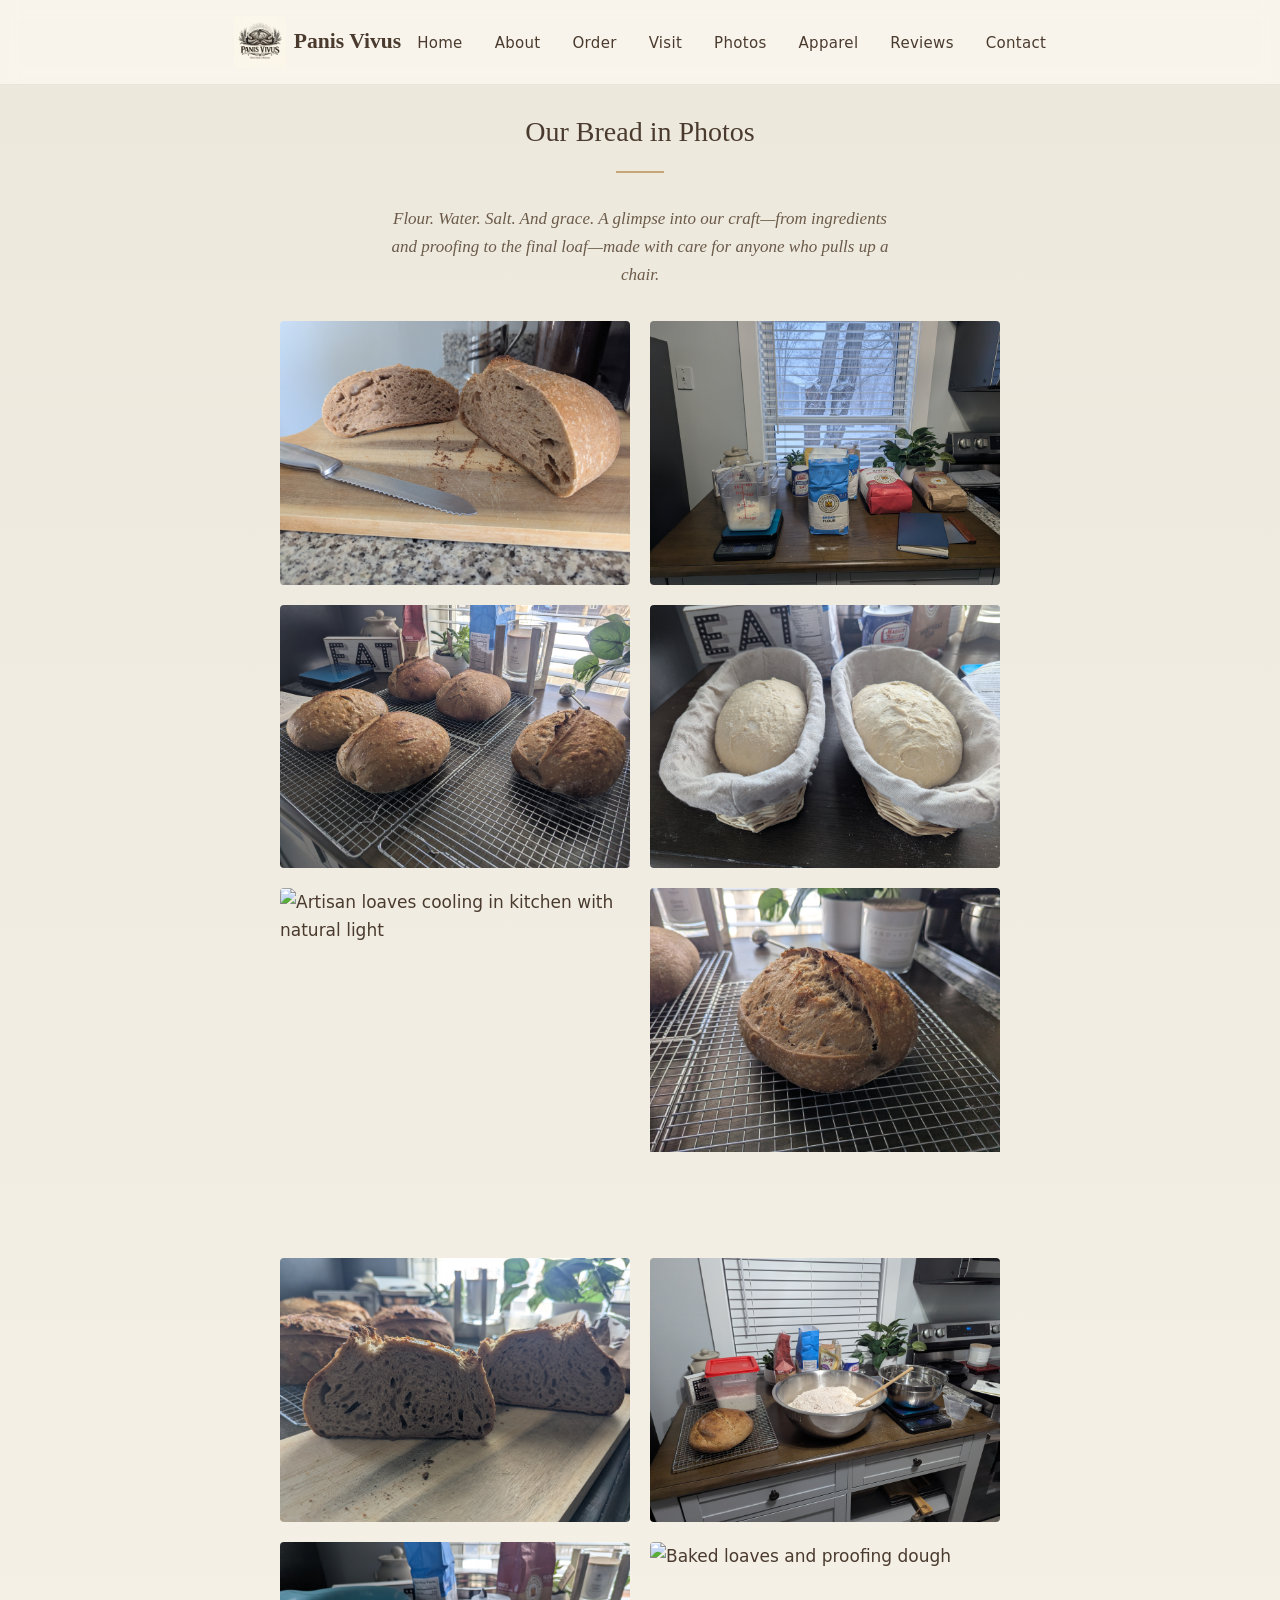
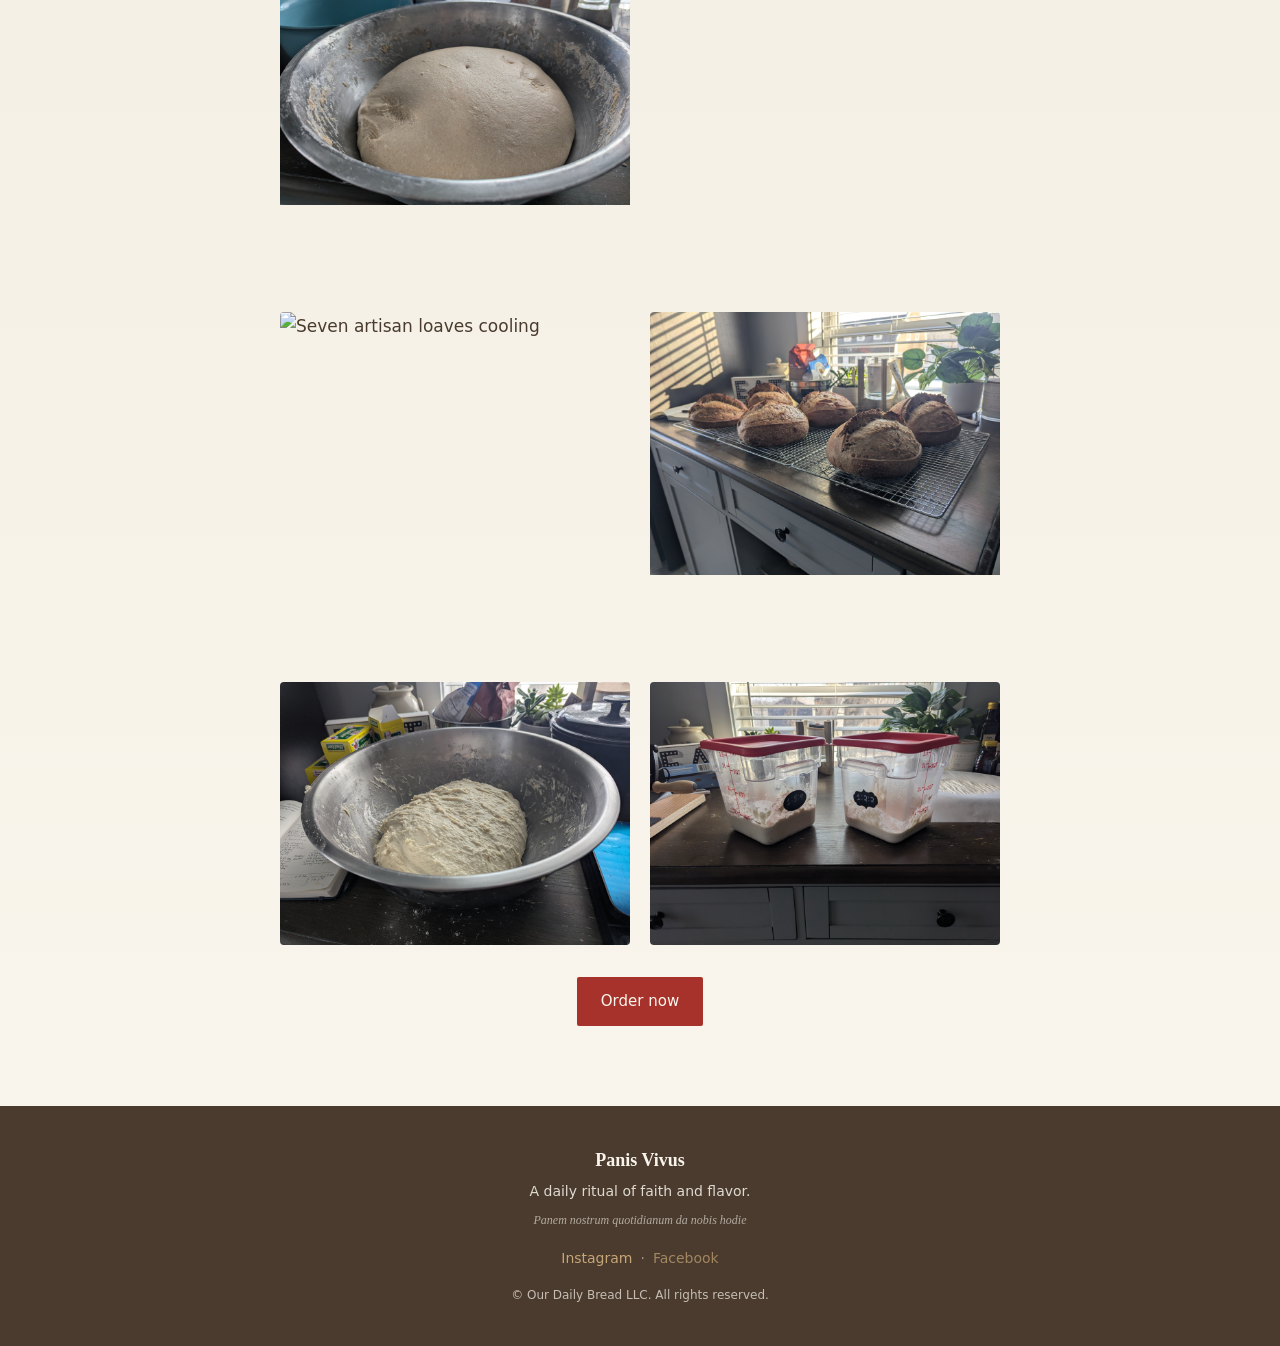
==== photos.html @ 2df9f5eb "Add Visit Us section with menu, hours, and Dover storefront location. Co-authored-by: Cursor <cursor" ====
<!DOCTYPE html>
<html lang="en">
<head>
  <meta charset="UTF-8">
  <meta name="viewport" content="width=device-width, initial-scale=1.0">
  <meta name="referrer" content="strict-origin-when-cross-origin">
  <meta http-equiv="X-Content-Type-Options" content="nosniff">
  <meta http-equiv="Permissions-Policy" content="camera=(), microphone=(), geolocation=(), interest-cohort=()">
  <meta http-equiv="Content-Security-Policy" content="default-src 'self'; base-uri 'self'; object-src 'none'; upgrade-insecure-requests; frame-src https://www.google.com; script-src 'self' https://www.googletagmanager.com https://www.google.com https://www.gstatic.com; style-src 'self' https://fonts.googleapis.com; font-src https://fonts.gstatic.com data:; img-src 'self' data: https: blob:; connect-src 'self' https://www.google.com https://www.googletagmanager.com https://www.google-analytics.com https://analytics.google.com https://region1.google-analytics.com https://stats.g.doubleclick.net; form-action 'self' https://script.google.com;">
  <title>Photos | Panis Vivus – Artisan Sourdough Dover NH</title>
  <meta name="description" content="Photos of Panis Vivus artisan sourdough in Dover, NH — from flour and dough to the final loaf. Christ-centered bakery; everyone welcome.">
  <link rel="preconnect" href="https://fonts.googleapis.com">
  <link rel="preconnect" href="https://fonts.gstatic.com" crossorigin>
  <link href="https://fonts.googleapis.com/css2?family=EB+Garamond:ital,wght@0,400;0,500;0,600;0,700;1,400&family=Libre+Franklin:wght@300;400;500;600&display=swap" rel="stylesheet">
  <link rel="stylesheet" href="css/styles.css?v=6">
  <link rel="canonical" href="https://odbread.com/photos.html">
</head>
<body>
  <header class="site-header">
    <nav class="nav">
      <a href="index.html" class="logo">
        <img src="images/panis-vivus-logo.png" alt="Panis Vivus — artisan sourdough bakery, Dover NH" class="logo-img" width="96" height="96">
        <span class="logo-wordmark">Panis Vivus</span>
      </a>
      <button type="button" class="nav-toggle" aria-label="Toggle menu" aria-expanded="false" aria-controls="primary-nav">
        <span></span>
        <span></span>
        <span></span>
      </button>
      <ul class="nav-links" id="primary-nav">
        <li><a href="index.html">Home</a></li>
        <li><a href="index.html#about">About</a></li>
        <li><a href="index.html#order">Order</a></li>
        <li><a href="index.html#visit">Visit</a></li>
        <li><a href="photos.html">Photos</a></li>
        <li><a href="shop.html">Apparel</a></li>
        <li><a href="index.html#testimonials">Reviews</a></li>
        <li><a href="index.html#contact">Contact</a></li>
      </ul>
    </nav>
  </header>

  <main class="photos-page">
    <section class="gallery photos-hero-spacing">
      <div class="container">
        <h1 class="section-title">Our Bread in Photos</h1>
        <p class="gallery-intro">Flour. Water. Salt. And grace. A glimpse into our craft—from ingredients and proofing to the final loaf—made with care for anyone who pulls up a chair.</p>
        <div class="gallery-grid">
          <div class="gallery-item">
            <img src="images/gallery/bread-cut-crumb.jpg" alt="Fresh sourdough loaf cut open showing open crumb" width="400" height="400" loading="lazy">
          </div>
          <div class="gallery-item">
            <img src="images/gallery/ingredients-flour-salt.jpg" alt="Artisan bread ingredients: flour, salt, and scale" width="400" height="400" loading="lazy">
          </div>
          <div class="gallery-item">
            <img src="images/gallery/loaves-cooling.jpg" alt="Freshly baked sourdough loaves cooling on rack" width="400" height="400" loading="lazy">
          </div>
          <div class="gallery-item">
            <img src="images/gallery/dough-bannetons.jpg" alt="Sourdough dough proofing in bannetons" width="400" height="400" loading="lazy">
          </div>
          <div class="gallery-item">
            <img src="images/gallery/bread-kitchen-scene.jpg" alt="Artisan loaves cooling in kitchen with natural light" width="400" height="400" loading="lazy">
          </div>
          <div class="gallery-item">
            <img src="images/gallery/bread-closeup.jpg" alt="Close-up of golden-brown sourdough crust" width="400" height="400" loading="lazy">
          </div>
          <div class="gallery-item">
            <img src="images/gallery/bread-sliced-batch.jpg" alt="Sliced sourdough and whole loaves on cooling rack" width="400" height="400" loading="lazy">
          </div>
          <div class="gallery-item">
            <img src="images/gallery/bread-starter-flour.jpg" alt="Fresh bread, sourdough starter, and flour" width="400" height="400" loading="lazy">
          </div>
          <div class="gallery-item">
            <img src="images/gallery/dough-bowl.jpg" alt="Risen bread dough in mixing bowl" width="400" height="400" loading="lazy">
          </div>
          <div class="gallery-item">
            <img src="images/gallery/baked-and-proofing.jpg" alt="Baked loaves and proofing dough" width="400" height="400" loading="lazy">
          </div>
          <div class="gallery-item">
            <img src="images/gallery/seven-loaves.jpg" alt="Seven artisan loaves cooling" width="400" height="400" loading="lazy">
          </div>
          <div class="gallery-item">
            <img src="images/gallery/loaves-racks.jpg" alt="Dark crusted loaves on wire racks" width="400" height="400" loading="lazy">
          </div>
          <div class="gallery-item">
            <img src="images/gallery/dough-notebook.jpg" alt="Dough in bowl with recipe notebook" width="400" height="400" loading="lazy">
          </div>
          <div class="gallery-item">
            <img src="images/gallery/starter-containers.jpg" alt="Sourdough starter in containers" width="400" height="400" loading="lazy">
          </div>
        </div>
        <p class="gallery-cta"><a href="https://app.simply-bread.co/odbread/" class="btn btn-primary" target="_blank" rel="noopener noreferrer">Order now</a></p>
      </div>
    </section>
  </main>

  <footer class="site-footer">
    <div class="container">
      <p class="footer-brand">Panis Vivus</p>
      <p class="footer-tagline">A daily ritual of faith and flavor.</p>
      <p class="footer-latin"><em>Panem nostrum quotidianum da nobis hodie</em></p>
      <div class="footer-socials">
        <a href="https://www.instagram.com/odbread26/" target="_blank" rel="noopener noreferrer" aria-label="Follow us on Instagram">Instagram</a>
        <span class="social-sep">·</span>
        <span class="footer-socials-placeholder" title="Coming soon">Facebook <span class="visually-hidden">(coming soon)</span></span>
      </div>
      <p class="footer-copy">&copy; Our Daily Bread LLC. All rights reserved.</p>
    </div>
  </footer>

  <script async src="https://www.googletagmanager.com/gtag/js?id=G-D5C2E35JSS"></script>
  <script src="js/gtag-init.js?v=4" defer></script>
  <script src="js/main.js?v=4" defer></script>
</body>
</html>
---- css/styles.css ----
/* ============================================
   Panis Vivus — Brand Styles
   Colors: Warm Sepia #C6A676, Iron Brown #4A3B2E,
   Brick Red #A7322B, Cream White #F9F5EC
   ============================================ */

:root {
  --warm-sepia: #C6A676;
  --iron-brown: #4A3B2E;
  --brick-red: #A7322B;
  --cream: #F9F5EC;
  --cream-dark: #EDE8DC;
  --brown-light: #6B5B4A;
  --font-serif: 'EB Garamond', Georgia, serif;
  --font-sans: 'Libre Franklin', system-ui, sans-serif;
  /* Clears fixed header; exact value set in JS (ResizeObserver). Fallback if JS is off. */
  --site-header-offset: 10rem;
}

@media (min-width: 641px) {
  :root {
    --site-header-offset: 9rem;
  }
}

@media (min-width: 901px) {
  :root {
    --site-header-offset: 8.5rem;
  }
}

*,
*::before,
*::after {
  box-sizing: border-box;
}

html {
  scroll-behavior: smooth;
  scroll-padding-top: var(--site-header-offset);
}

body {
  margin: 0;
  font-family: var(--font-sans);
  font-weight: 400;
  font-size: 1rem;
  line-height: 1.65;
  color: var(--iron-brown);
  background-color: var(--cream);
}

@media (min-width: 480px) {
  body {
    font-size: 1.0625rem;
  }
}

h1, h2, h3 {
  font-family: var(--font-serif);
  font-weight: 500;
}

a {
  color: var(--brick-red);
  text-decoration: none;
  transition: color 0.2s ease;
}

a:hover {
  color: var(--iron-brown);
}

.container {
  max-width: 48rem;
  margin: 0 auto;
  padding: 0 1rem;
}

@media (min-width: 480px) {
  .container {
    padding: 0 1.5rem;
  }
}

/* Vertical rhythm: tighter on small screens */
.about,
.order,
.visit,
.gallery,
.testimonials,
.contact {
  padding: 3rem 0;
}

@media (min-width: 768px) {
  .about,
  .order,
  .visit,
  .gallery,
  .testimonials,
  .contact {
    padding: 5rem 0;
  }
}

/* Header */
.site-header {
  position: fixed;
  top: 0;
  left: 0;
  right: 0;
  z-index: 100;
  display: flex;
  flex-direction: column;
  background: rgba(249, 245, 236, 0.95);
  backdrop-filter: blur(8px);
  border-bottom: 1px solid rgba(74, 59, 46, 0.08);
}

/* Pre-sale announcement (Phase 1 — lead capture) */
.presale-banner {
  width: 100%;
  background-color: #3d3128;
  /* Layered gradients + grain (no large image asset — fast LCP). Optional: add a compressed WebP texture here. */
  background-image:
    linear-gradient(
      115deg,
      rgba(74, 59, 46, 0.97) 0%,
      rgba(90, 72, 56, 0.92) 38%,
      rgba(74, 59, 46, 0.96) 100%
    ),
    radial-gradient(ellipse 120% 180% at 0% 50%, rgba(198, 166, 118, 0.18) 0%, transparent 55%),
    radial-gradient(ellipse 100% 160% at 100% 30%, rgba(167, 50, 43, 0.12) 0%, transparent 50%),
    repeating-linear-gradient(
      -12deg,
      transparent,
      transparent 2px,
      rgba(249, 245, 236, 0.02) 2px,
      rgba(249, 245, 236, 0.02) 3px
    );
  background-size: auto, auto, auto, auto;
  border-bottom: 1px solid rgba(198, 166, 118, 0.28);
}

.presale-banner-inner {
  display: flex;
  flex-direction: row;
  flex-wrap: wrap;
  align-items: center;
  justify-content: center;
  column-gap: 0.65rem;
  row-gap: 0.35rem;
  max-width: 64rem;
  margin: 0 auto;
  padding: 0.4rem 0.75rem;
}

@media (min-width: 521px) {
  .presale-banner-inner {
    column-gap: 1.25rem;
    row-gap: 0.75rem;
    padding: 0.55rem 1.5rem;
  }
}

.presale-banner-emblem {
  display: none;
  flex-shrink: 0;
  align-items: center;
}

@media (min-width: 520px) {
  .presale-banner-emblem {
    display: flex;
  }
}

.presale-banner-emblem img.presale-banner-loaf {
  display: block;
  width: 56px;
  height: 34px;
  object-fit: cover;
  object-position: center;
  border-radius: 3px;
  vertical-align: middle;
}

.presale-banner-text {
  margin: 0;
  flex: 1 1 min(100%, 15rem);
  min-width: 0;
  font-size: 0.8125rem;
  line-height: 1.35;
  color: var(--brick-red);
  text-align: center;
}

@media (min-width: 521px) {
  .presale-banner-emblem img.presale-banner-loaf {
    width: 72px;
    height: 44px;
  }

  .presale-banner-text {
    font-size: 0.9375rem;
  }
}

.presale-banner-headline {
  font-weight: 600;
  letter-spacing: 0.02em;
  color: var(--brick-red);
}

.presale-banner-sep {
  display: none;
  margin: 0 0.35rem;
  color: var(--brick-red);
  opacity: 0.85;
  font-weight: 400;
}

.presale-banner-sub {
  display: inline;
  font-weight: 400;
  color: var(--brick-red);
  opacity: 0.92;
}

@media (max-width: 520px) {
  .presale-banner-sub::before {
    content: '\00a0·\00a0';
  }
}

@media (min-width: 521px) {
  .presale-banner-sep {
    display: inline;
  }

  .presale-banner-sub {
    display: inline;
    margin-top: 0;
  }
}

.btn-presale {
  flex-shrink: 0;
  padding: 0.38rem 0.85rem;
  font-size: 0.75rem;
  font-weight: 600;
  letter-spacing: 0.04em;
  text-transform: uppercase;
  background: var(--brick-red);
  color: var(--cream) !important;
  border: 1.5px solid var(--brick-red);
  border-radius: 2px;
}

.btn-presale:hover {
  background: #8a2924;
  color: var(--cream) !important;
  border-color: #8a2924;
}

@media (min-width: 521px) {
  .btn-presale {
    padding: 0.45rem 1.1rem;
    font-size: 0.8125rem;
  }
}

.nav {
  display: flex;
  align-items: center;
  justify-content: space-between;
  max-width: 64rem;
  margin: 0 auto;
  padding: 0.5rem 0.75rem;
  gap: 0.5rem;
  position: relative;
}

@media (min-width: 480px) {
  .nav {
    padding: 0.65rem 1rem;
    gap: 0.75rem;
  }
}

@media (min-width: 641px) {
  .nav {
    padding: 1rem 1.5rem;
    gap: 1rem;
  }
}

.logo {
  display: flex;
  align-items: center;
  gap: 0.5rem;
  min-width: 0;
  flex-shrink: 1;
  font-family: var(--font-serif);
  font-size: 1.35rem;
  font-weight: 600;
  color: var(--iron-brown);
}

/* Wordmark only when there is room beside nav */
.logo-wordmark {
  display: none;
}

@media (min-width: 901px) {
  .logo-wordmark {
    display: inline;
  }
}

.logo-img {
  height: 44px;
  width: auto;
  max-width: 88px;
  object-fit: contain;
  object-position: left center;
  vertical-align: middle;
}

@media (min-width: 641px) {
  .logo-img {
    height: 52px;
    max-width: 104px;
  }
}

.logo:hover {
  color: var(--brick-red);
}

.nav-links {
  position: absolute;
  top: 100%;
  left: 0;
  right: 0;
  display: none;
  flex-direction: column;
  gap: 0;
  margin: 0;
  padding: 1rem;
  list-style: none;
  flex-shrink: 0;
  background: var(--cream);
  border-bottom: 1px solid rgba(74, 59, 46, 0.1);
}

.nav-links.is-open {
  display: flex;
}

.nav-links li {
  padding: 0.75rem 0;
  border-bottom: 1px solid rgba(74, 59, 46, 0.06);
}

.nav-links li:last-child {
  border-bottom: none;
}

.nav-links a {
  font-size: 0.9375rem;
  font-weight: 500;
  color: var(--iron-brown);
  letter-spacing: 0.02em;
}

.nav-links a:hover {
  color: var(--brick-red);
}

.nav-toggle {
  display: flex;
  flex-direction: column;
  gap: 5px;
  background: none;
  border: none;
  cursor: pointer;
  padding: 0.5rem;
  flex-shrink: 0;
}

.nav-toggle span {
  width: 24px;
  height: 2px;
  background: var(--iron-brown);
}

@media (min-width: 641px) {
  .nav-toggle {
    display: none;
  }

  .nav-links {
    position: static;
    display: flex;
    flex-direction: row;
    gap: 2rem;
    padding: 0;
    background: transparent;
    border-bottom: none;
  }

  .nav-links li {
    padding: 0;
    border-bottom: none;
  }
}

/* In-page anchors land below fixed header */
main section[id] {
  scroll-margin-top: calc(var(--site-header-offset) + 0.75rem);
}

/* Hero: offset clears fixed header; flex-start avoids squashing centered block on short viewports */
.hero {
  position: relative;
  min-height: 72vh;
  display: flex;
  flex-direction: row;
  flex-wrap: wrap;
  align-items: flex-start;
  justify-content: center;
  padding: calc(var(--site-header-offset) + 0.5rem) 1rem 3rem;
  overflow: hidden;
}

@media (min-width: 480px) {
  .hero {
    padding: calc(var(--site-header-offset) + 0.75rem) 1.5rem 4rem;
  }
}

@media (min-width: 641px) {
  .hero {
    min-height: 85vh;
    padding: calc(var(--site-header-offset) + 1.25rem) 1.5rem 4rem;
  }
}

.hero-bg {
  position: absolute;
  inset: 0;
  background-image:
    linear-gradient(
      to bottom,
      rgba(249, 245, 236, 0.7) 0%,
      rgba(249, 245, 236, 0.6) 100%
    ),
    url('../images/gallery/bread-sliced-batch.jpg');
  background-size: cover;
  background-position: center;
  z-index: 0;
}

.hero-content {
  position: relative;
  z-index: 1;
  text-align: center;
  max-width: 36rem;
  width: 100%;
  flex: 0 1 auto;
}

.hero-value-prop {
  font-size: 0.9375rem;
  font-weight: 600;
  color: var(--brick-red);
  margin: 0 0 0.5rem;
  letter-spacing: 0.03em;
}

.hero-subtitle {
  font-size: 0.8125rem;
  font-weight: 500;
  letter-spacing: 0.2em;
  text-transform: uppercase;
  color: var(--brown-light);
  margin: 0 0 0.5rem;
}

.hero-title {
  font-size: clamp(2.5rem, 8vw, 4rem);
  font-weight: 600;
  color: var(--iron-brown);
  margin: 0 0 0.5rem;
  letter-spacing: 0.02em;
}

/* Hero brand mark: logo instead of oversized wordmark — tighter vertical rhythm */
.hero-title--logo {
  font-size: 0;
  line-height: 0;
  font-weight: 400;
  margin: 0 0 0.65rem;
  letter-spacing: normal;
}

.hero-title--logo .hero-logo {
  display: block;
  width: min(100%, 300px);
  height: auto;
  max-height: clamp(150px, 32vw, 260px);
  margin: 0 auto;
  object-fit: contain;
}

.hero-tagline {
  font-family: var(--font-serif);
  font-size: 1.25rem;
  font-weight: 500;
  color: var(--brick-red);
  margin: 0 0 0.25rem;
}

.hero-subline {
  font-family: var(--font-serif);
  font-size: 1.0625rem;
  font-style: italic;
  color: var(--brown-light);
  margin: 0 0 1rem;
}

.hero-mission {
  font-size: 1rem;
  color: var(--brown-light);
  margin: 0 0 2rem;
  line-height: 1.7;
}

.hero-cta {
  display: flex;
  gap: 1rem;
  justify-content: center;
  flex-wrap: wrap;
}

.hero-cta-hint {
  font-size: 0.8125rem;
  color: var(--brown-light);
  margin: 0.75rem 0 0;
}

.hero-wheat {
  position: absolute;
  bottom: 0;
  left: 0;
  right: 0;
  height: 80px;
  background: url("data:image/svg+xml,%3Csvg xmlns='http://www.w3.org/2000/svg' viewBox='0 0 120 40' fill='none' stroke='%234A3B2E' stroke-opacity='0.08' stroke-width='0.5'%3E%3Cpath d='M10 40 Q15 20 10 0 M20 40 Q25 15 20 0 M30 40 Q35 20 30 0 M40 40 Q45 15 40 0 M50 40 Q55 20 50 0 M60 40 Q65 15 60 0 M70 40 Q75 20 70 0 M80 40 Q85 15 80 0 M90 40 Q95 20 90 0 M100 40 Q105 15 100 0 M110 40 Q115 20 110 0'/%3E%3C/svg%3E") repeat-x;
  opacity: 0.6;
  z-index: 1;
}

/* Buttons */
.btn {
  display: inline-block;
  padding: 0.75rem 1.5rem;
  font-family: var(--font-sans);
  font-size: 0.9375rem;
  font-weight: 500;
  text-align: center;
  border-radius: 2px;
  transition: all 0.2s ease;
  cursor: pointer;
  border: none;
}

.btn-primary {
  background: var(--brick-red);
  color: var(--cream) !important;
}

.btn-primary:hover {
  background: #8a2924;
  color: var(--cream) !important;
}

.btn-secondary {
  background: transparent;
  color: var(--iron-brown) !important;
  border: 1.5px solid var(--iron-brown);
}

.btn-secondary:hover {
  background: var(--iron-brown);
  color: var(--cream) !important;
}

.btn-large {
  padding: 1rem 2rem;
  font-size: 1rem;
}

/* Section titles */
.section-title {
  font-size: 1.5rem;
  color: var(--iron-brown);
  margin: 0 0 1.5rem;
  text-align: center;
  position: relative;
}

@media (min-width: 768px) {
  .section-title {
    font-size: 1.75rem;
    margin: 0 0 2rem;
  }
}

.section-title::after {
  content: '';
  display: block;
  width: 3rem;
  height: 2px;
  background: var(--warm-sepia);
  margin: 1rem auto 0;
}

/* About */
.about {
  background: linear-gradient(180deg, var(--cream) 0%, var(--cream-dark) 100%);
}

.about-grid {
  display: grid;
  gap: 2.5rem;
}

@media (min-width: 768px) {
  .about-grid {
    grid-template-columns: 1fr 1fr;
    align-items: start;
  }
}

.about-lead {
  font-family: var(--font-serif);
  font-size: 1.25rem;
  font-style: italic;
  color: var(--iron-brown);
  margin: 0 0 1.25rem;
}

.about-content p {
  margin: 0 0 1rem;
}

.powered-by {
  margin: 1.5rem 0 0;
}

.powered-by-label {
  font-size: 0.8125rem;
  color: var(--brown-light);
  margin: 0 0 0.5rem !important;
}

.simply-bread-logo-link {
  display: inline-block;
}

.simply-bread-logo {
  display: block;
  height: 36px;
  width: auto;
  max-width: 140px;
}

/* Simply Bread logo is light on dark — use dark container for visibility */
.powered-by .simply-bread-logo-link {
  display: inline-block;
  padding: 0.5rem 1rem;
  background: var(--iron-brown);
  border-radius: 4px;
}

.powered-by .simply-bread-logo {
  filter: brightness(1.1);
}

.values {
  background: rgba(198, 166, 118, 0.12);
  padding: 1.5rem;
  border-radius: 4px;
  border-left: 3px solid var(--warm-sepia);
}

.values h3 {
  font-size: 1.125rem;
  margin: 0 0 1rem;
  color: var(--iron-brown);
}

.values-list {
  list-style: none;
  margin: 0;
  padding: 0;
}

.values-list li {
  padding: 0.4rem 0;
  font-size: 1rem;
  display: flex;
  align-items: center;
  gap: 0.5rem;
}

.value-icon {
  color: var(--brick-red);
  font-size: 0.75rem;
}

/* Order */
.order {
  background: var(--cream);
}

.order-lead {
  text-align: center;
  max-width: 36rem;
  margin: 0 auto 2rem;
  font-size: 1.0625rem;
}

.order-card {
  max-width: 28rem;
  margin: 0 auto;
  background: var(--cream-dark);
  border: 1px solid rgba(74, 59, 46, 0.1);
  border-radius: 4px;
  padding: 1.5rem;
  box-shadow: 0 4px 20px rgba(74, 59, 46, 0.06);
}

@media (min-width: 480px) {
  .order-card {
    padding: 2rem;
  }
}

.order-card h3 {
  margin: 0 0 1rem;
  font-size: 1.25rem;
  color: var(--iron-brown);
}

.order-card p {
  margin: 0 0 1rem;
}

.order-cta-hint {
  font-size: 0.8125rem;
  color: var(--brick-red);
  font-weight: 500;
  margin: 0.5rem 0 0 !important;
}

.order-note {
  font-size: 0.875rem;
  color: var(--brown-light);
  margin-top: 1.5rem !important;
}

/* Visit — menu, hours, location */
.visit {
  background: linear-gradient(180deg, var(--cream-dark) 0%, var(--cream) 100%);
}

.visit-container {
  max-width: 56rem;
}

.visit-lead {
  text-align: center;
  max-width: 36rem;
  margin: -0.5rem auto 2rem;
  font-size: 1.0625rem;
  color: var(--iron-brown);
}

.visit-grid {
  display: grid;
  gap: 1.5rem;
}

@media (min-width: 768px) {
  .visit-grid {
    grid-template-columns: 1fr 1fr;
    align-items: start;
  }

  .visit-menu {
    grid-column: 1 / -1;
  }
}

@media (min-width: 1024px) {
  .visit-grid {
    grid-template-columns: 1.4fr 0.8fr 0.8fr;
    gap: 2rem;
  }

  .visit-menu {
    grid-column: auto;
  }
}

.visit-card {
  background: var(--cream);
  padding: 1.5rem;
  border-radius: 4px;
  border: 1px solid rgba(74, 59, 46, 0.1);
  box-shadow: 0 4px 20px rgba(74, 59, 46, 0.06);
}

.visit-card h3 {
  font-size: 1.25rem;
  margin: 0 0 1.25rem;
  color: var(--iron-brown);
}

.visit-emphasis {
  font-size: 0.9375rem;
  font-weight: 600;
  color: var(--brick-red);
  margin: 0 0 1rem;
}

.menu-category {
  margin-bottom: 1.5rem;
}

.menu-category:last-of-type {
  margin-bottom: 0;
}

.menu-category h4 {
  font-size: 1rem;
  font-weight: 600;
  margin: 0 0 0.5rem;
  color: var(--iron-brown);
  letter-spacing: 0.02em;
}

.menu-list {
  list-style: none;
  margin: 0;
  padding: 0;
}

.menu-list li {
  padding: 0.35rem 0;
  padding-left: 1rem;
  position: relative;
  font-size: 0.9375rem;
  line-height: 1.5;
}

.menu-list li::before {
  content: '✦';
  position: absolute;
  left: 0;
  color: var(--warm-sepia);
  font-size: 0.625rem;
  top: 0.65rem;
}

.menu-note {
  font-size: 0.875rem;
  font-style: italic;
  color: var(--brown-light);
  margin: 0.75rem 0 0;
}

.hours-list {
  list-style: none;
  margin: 0;
  padding: 0;
}

.hours-list li {
  display: flex;
  justify-content: space-between;
  gap: 1rem;
  padding: 0.5rem 0;
  border-bottom: 1px solid rgba(74, 59, 46, 0.08);
  font-size: 0.9375rem;
}

.hours-list li:last-child {
  border-bottom: none;
}

.hours-day {
  font-weight: 500;
  color: var(--iron-brown);
}

.hours-time {
  color: var(--brown-light);
  white-space: nowrap;
}

.visit-address {
  font-style: normal;
  margin: 0 0 1rem;
  line-height: 1.6;
}

.visit-address p {
  margin: 0;
}

.visit-location p:last-child {
  margin: 1rem 0 0;
}

.contact-directions {
  font-size: 0.9375rem;
  color: var(--brown-light);
}

/* Gallery */
.gallery {
  background: linear-gradient(180deg, var(--cream-dark) 0%, var(--cream) 100%);
}

.gallery-intro {
  text-align: center;
  max-width: 32rem;
  margin: 0 auto 2rem;
  font-family: var(--font-serif);
  font-style: italic;
  color: var(--brown-light);
}

.gallery-grid {
  display: grid;
  grid-template-columns: 1fr;
  gap: 1rem;
  max-width: 56rem;
  margin: 0 auto 2rem;
}

@media (min-width: 480px) {
  .gallery-grid {
    grid-template-columns: repeat(2, 1fr);
  }
}

@media (min-width: 768px) {
  .gallery-grid {
    grid-template-columns: repeat(4, 1fr);
    gap: 1.25rem;
  }
}

.gallery-item {
  display: block;
  border-radius: 4px;
  overflow: hidden;
  aspect-ratio: 4 / 3;
}

.gallery-item img {
  width: 100%;
  height: 100%;
  object-fit: cover;
  transition: transform 0.3s ease;
}

.gallery-item:hover img {
  transform: scale(1.03);
}

.gallery-cta {
  text-align: center;
  margin: 0;
}

/* Photos page gallery - 2 columns from small-tablet up; images preserve aspect ratio */
.photos-page .gallery-grid {
  grid-template-columns: 1fr;
  gap: 1rem;
}

@media (min-width: 480px) {
  .photos-page .gallery-grid {
    grid-template-columns: repeat(2, 1fr);
    gap: 1.25rem;
  }
}

.photos-page .gallery-item {
  aspect-ratio: unset;
  display: flex;
  justify-content: center;
  align-items: flex-start;
}

.photos-page .gallery-item img {
  width: 100%;
  height: auto;
  object-fit: contain;
  object-position: top;
}

.photos-page .gallery-grid .gallery-item {
  margin: 0;
}

.photos-page .photos-hero-spacing {
  padding-top: calc(var(--site-header-offset) + 0.5rem);
}

@media (min-width: 641px) {
  .photos-page .photos-hero-spacing {
    padding-top: calc(var(--site-header-offset) + 1rem);
  }
}


/* Testimonials / Social Proof */
.testimonials {
  background: var(--cream);
}

.testimonials-grid {
  display: grid;
  gap: 2rem;
  max-width: 56rem;
  margin: 0 auto;
}

@media (min-width: 768px) {
  .testimonials-grid {
    grid-template-columns: repeat(3, 1fr);
  }
}

.testimonial {
  background: var(--cream-dark);
  padding: 1.5rem;
  border-radius: 4px;
  border-left: 3px solid var(--warm-sepia);
  margin: 0;
}

.testimonial p {
  font-family: var(--font-serif);
  font-style: italic;
  font-size: 1.0625rem;
  margin: 0 0 0.75rem;
  color: var(--iron-brown);
}

.testimonial cite {
  font-size: 0.8125rem;
  color: var(--brown-light);
  font-style: normal;
}

/* Contact */
.contact {
  background: linear-gradient(180deg, var(--cream-dark) 0%, var(--cream) 100%);
}

.contact-grid {
  display: grid;
  gap: 2.5rem;
}

@media (min-width: 768px) {
  .contact-grid {
    grid-template-columns: 1fr 1fr;
    max-width: 56rem;
    margin: 0 auto;
  }
}

.contact-info h3 {
  font-size: 1.125rem;
  margin: 0 0 1rem;
  color: var(--iron-brown);
}

.contact-info p {
  margin: 0 0 0.75rem;
}

address {
  font-style: normal;
  margin-top: 1.5rem;
}

.contact-form label {
  display: block;
  font-size: 0.875rem;
  font-weight: 500;
  margin-bottom: 0.35rem;
  color: var(--iron-brown);
}

.contact-form input,
.contact-form textarea {
  width: 100%;
  padding: 0.65rem 0.85rem;
  font-family: var(--font-sans);
  font-size: 1rem;
  border: 1px solid rgba(74, 59, 46, 0.2);
  border-radius: 2px;
  background: var(--cream);
  margin-bottom: 1rem;
  transition: border-color 0.2s;
}

.contact-form input:focus,
.contact-form textarea:focus {
  outline: none;
  border-color: var(--warm-sepia);
}

.contact-form textarea {
  resize: vertical;
  min-height: 120px;
}

.contact-form .g-recaptcha {
  margin: 1rem 0;
}

.contact-form .form-error {
  color: var(--brick-red);
  font-size: 0.875rem;
  margin: -0.5rem 0 1rem;
  min-height: 1.25rem;
}

.contact-form-outcome {
  padding: 1rem 0;
}

.contact-form-outcome h3 {
  font-family: var(--font-serif);
  font-size: 1.25rem;
  color: var(--iron-brown);
  margin: 0 0 0.75rem;
}

.contact-form-outcome p {
  margin: 0 0 1.25rem;
  line-height: 1.65;
}

.contact-form-outcome--error h3 {
  color: var(--brick-red);
}

.contact-form-outcome .btn {
  margin-top: 0.25rem;
}

.footer-socials-placeholder {
  opacity: 0.7;
  cursor: default;
  font-size: 0.875rem;
  color: var(--warm-sepia);
}

.visually-hidden {
  position: absolute;
  width: 1px;
  height: 1px;
  padding: 0;
  margin: -1px;
  overflow: hidden;
  clip: rect(0, 0, 0, 0);
  white-space: nowrap;
  border: 0;
}

/* Footer */
.site-footer {
  padding: 2.5rem 1.5rem;
  background: var(--iron-brown);
  color: var(--cream);
  text-align: center;
}

.footer-brand {
  font-family: var(--font-serif);
  font-size: 1.125rem;
  font-weight: 600;
  margin: 0 0 0.25rem;
}

.footer-tagline {
  font-size: 0.875rem;
  opacity: 0.85;
  margin: 0 0 0.5rem;
}

.footer-latin {
  font-family: var(--font-serif);
  font-size: 0.75rem;
  font-style: italic;
  opacity: 0.6;
  margin: 0 0 1rem;
}

.footer-socials {
  display: flex;
  align-items: center;
  justify-content: center;
  gap: 0.5rem;
  margin: 0 0 1rem;
  font-size: 0.875rem;
}

.footer-socials a:hover {
  text-decoration: underline;
}

.footer-socials .social-sep {
  opacity: 0.5;
}

.footer-copy {
  font-size: 0.75rem;
  opacity: 0.7;
  margin: 0;
}

.site-footer a {
  color: var(--warm-sepia);
}

/* ============================================
   Shop page (shop.html) — Stay Leavened merch
   ============================================ */
.shop-hero {
  padding: calc(var(--site-header-offset) + 1.25rem) 0 2.5rem;
  background: linear-gradient(180deg, var(--cream-dark) 0%, var(--cream) 100%);
  text-align: center;
}

@media (min-width: 768px) {
  .shop-hero {
    padding: calc(var(--site-header-offset) + 2rem) 0 3.5rem;
  }
}

.shop-eyebrow {
  font-size: 0.8125rem;
  font-weight: 600;
  letter-spacing: 0.12em;
  text-transform: uppercase;
  color: var(--warm-sepia);
  margin: 0 0 0.5rem;
}

.shop-title {
  margin: 0 0 0.5rem;
}

.shop-latin {
  font-family: var(--font-serif);
  font-size: 1.0625rem;
  color: var(--brick-red);
  margin: 0 0 1.25rem;
}

.shop-lead {
  max-width: 40rem;
  margin: 0 auto;
  color: var(--brown-light);
}

.shop-collections {
  padding: 3rem 0;
}

@media (min-width: 768px) {
  .shop-collections {
    padding: 4rem 0;
  }
}

.shop-collections-intro {
  text-align: center;
  color: var(--brown-light);
  margin: 0 auto 2rem;
  max-width: 36rem;
}

.collection-grid {
  list-style: none;
  margin: 0;
  padding: 0;
  display: grid;
  gap: 1.25rem;
  grid-template-columns: 1fr;
}

@media (min-width: 560px) {
  .collection-grid {
    grid-template-columns: repeat(2, 1fr);
  }
}

@media (min-width: 900px) {
  .collection-grid {
    grid-template-columns: repeat(4, 1fr);
  }
}

.collection-card {
  background: var(--cream-dark);
  border: 1px solid rgba(74, 59, 46, 0.1);
  border-top: 3px solid var(--warm-sepia);
  border-radius: 4px;
  padding: 1.5rem 1.25rem;
}

.collection-card h3 {
  font-size: 1.125rem;
  margin: 0 0 0.5rem;
  color: var(--iron-brown);
}

.collection-card p {
  margin: 0;
  font-size: 0.9375rem;
  line-height: 1.55;
  color: var(--brown-light);
}

.shop-cta {
  margin: 1.75rem 0 0;
  text-align: center;
}

.shop-collections .shop-cta {
  margin-top: 2.25rem;
}

.shop-cta-hint {
  margin: 0.75rem auto 0;
  max-width: 40rem;
  text-align: center;
  font-size: 0.8125rem;
  color: var(--brown-light);
  opacity: 0.85;
}
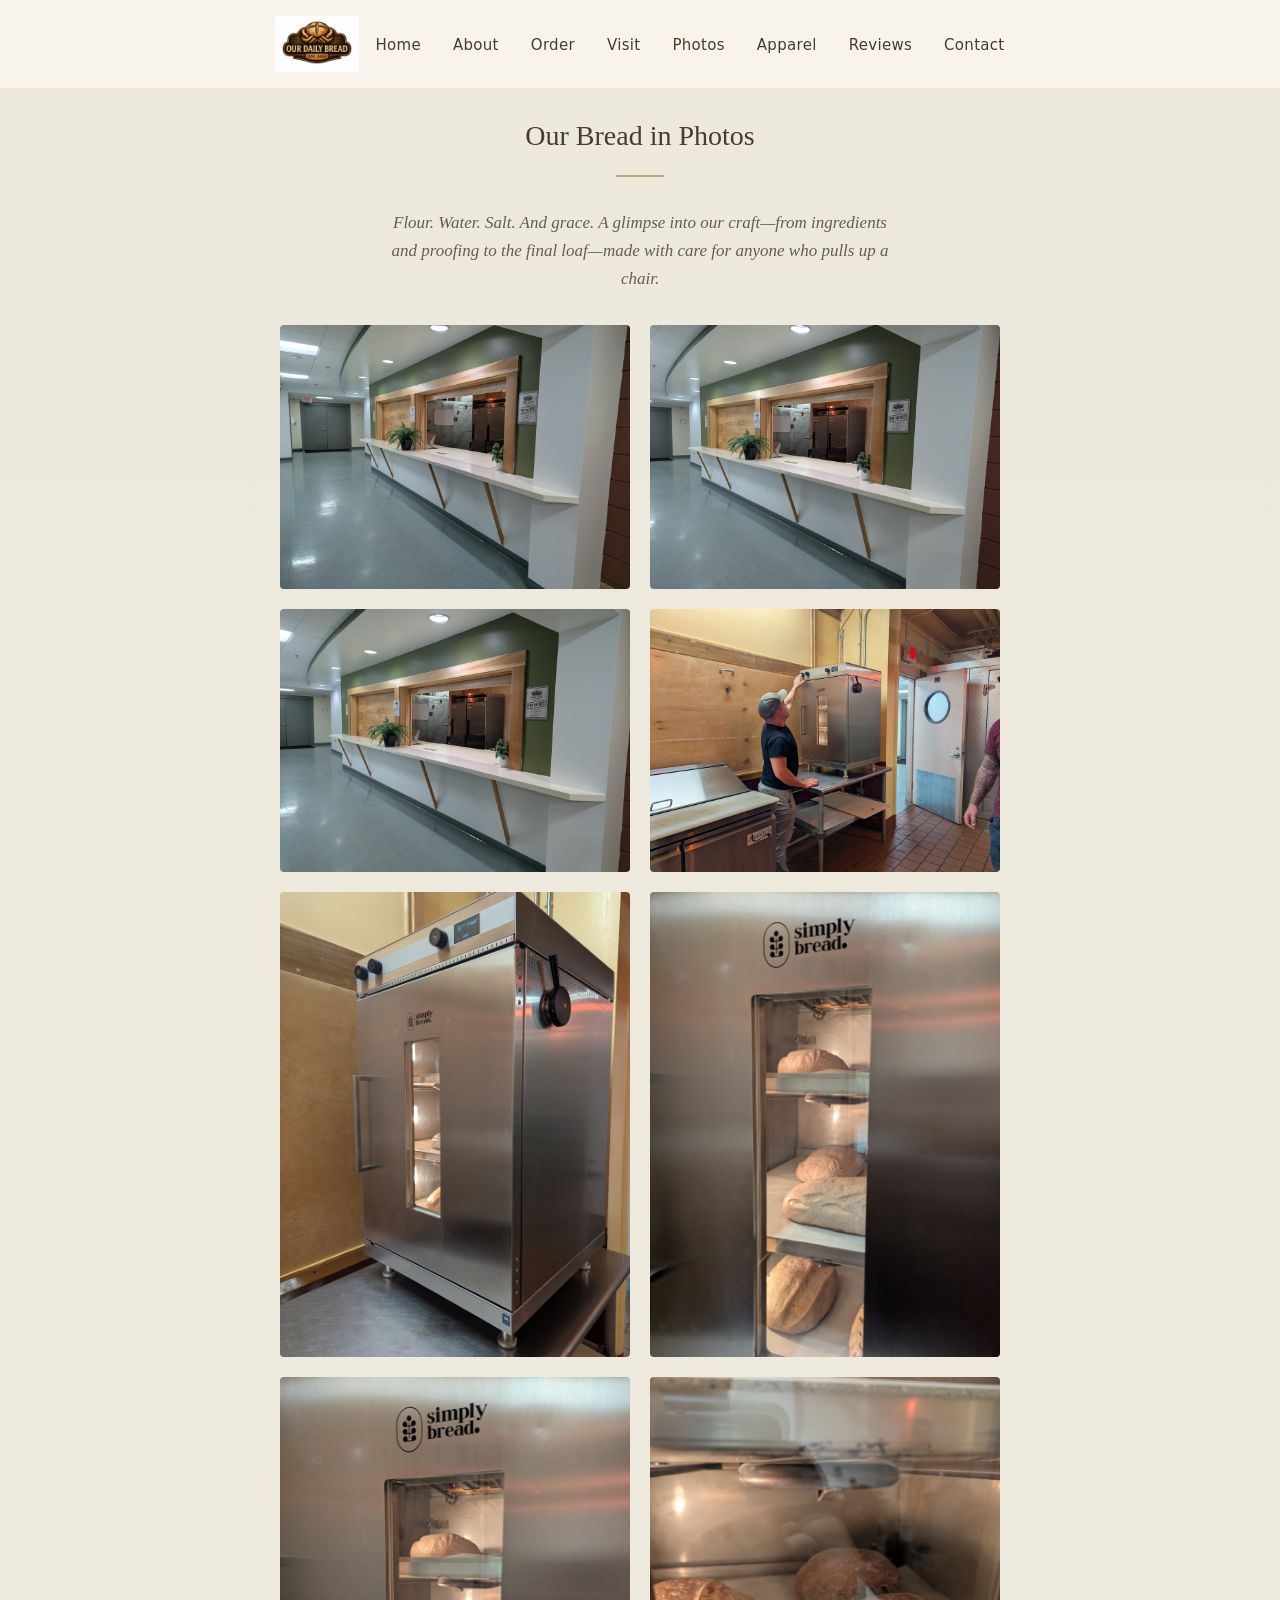
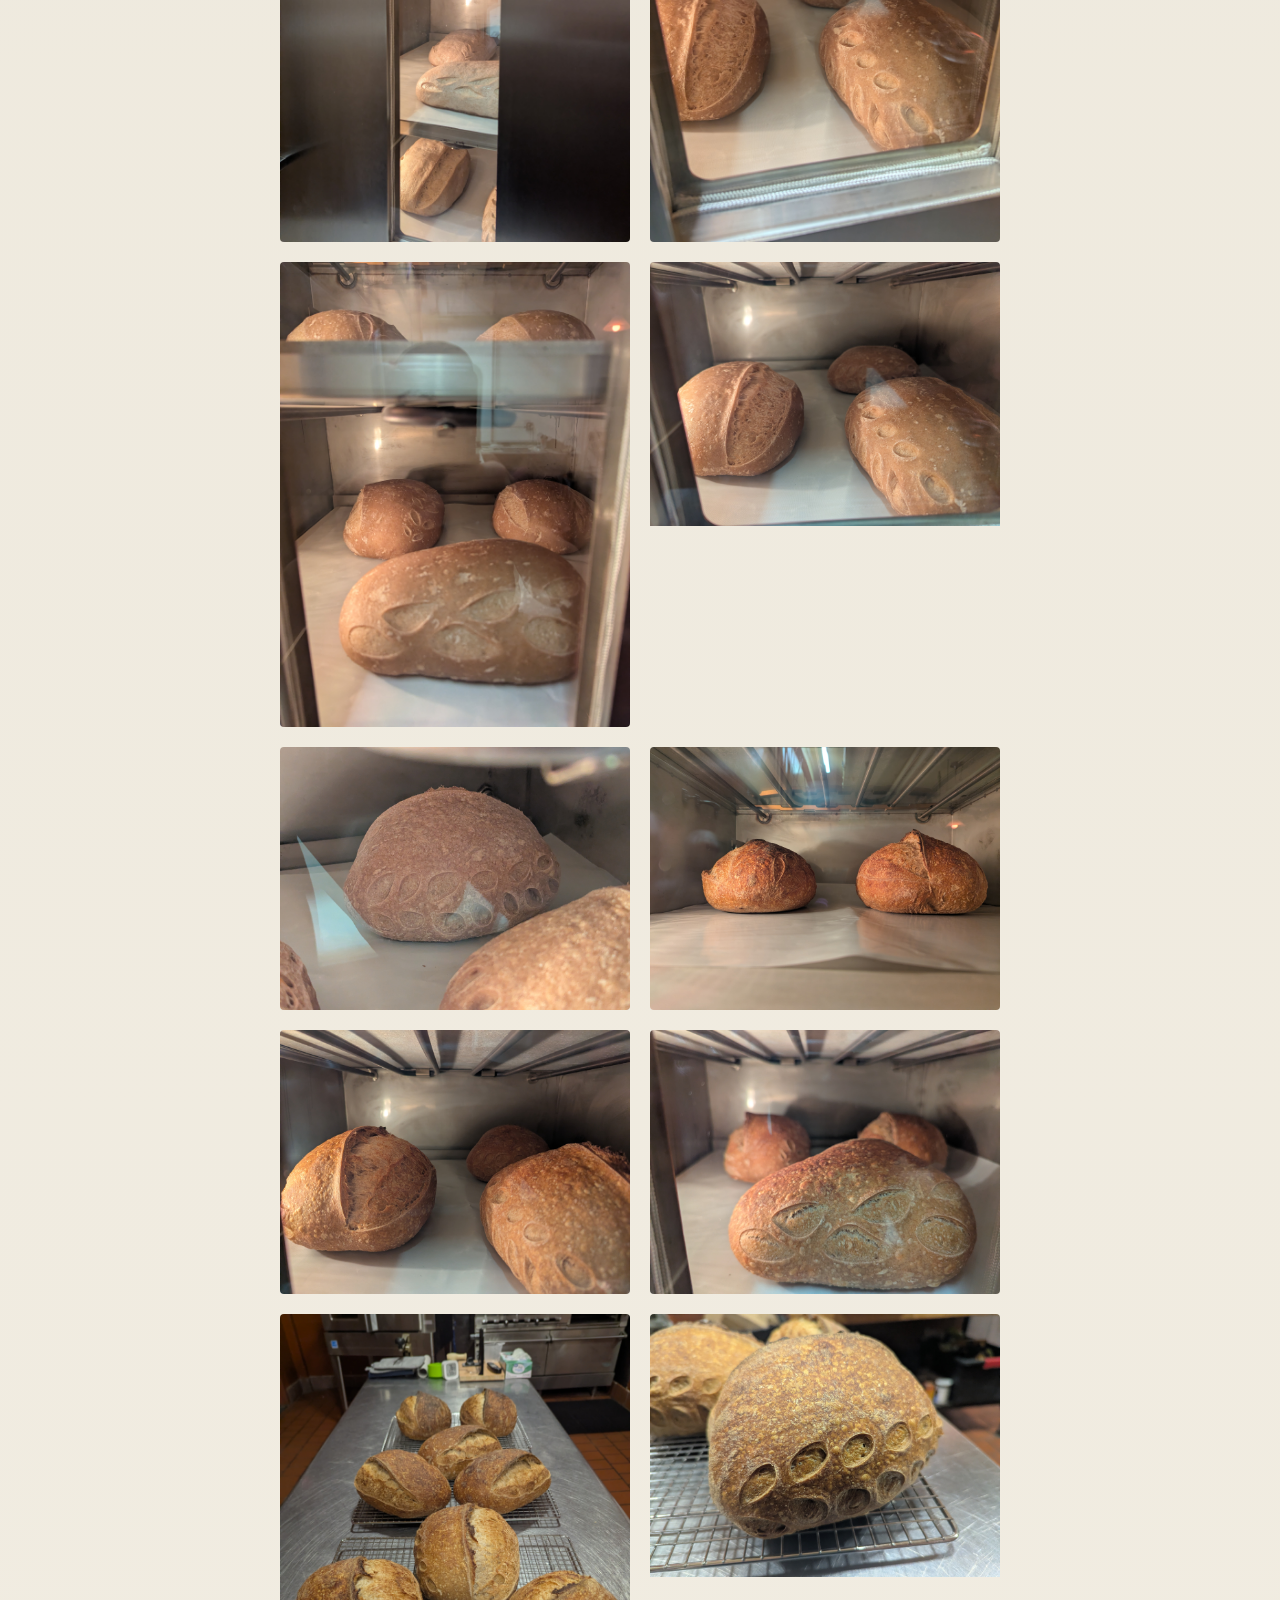
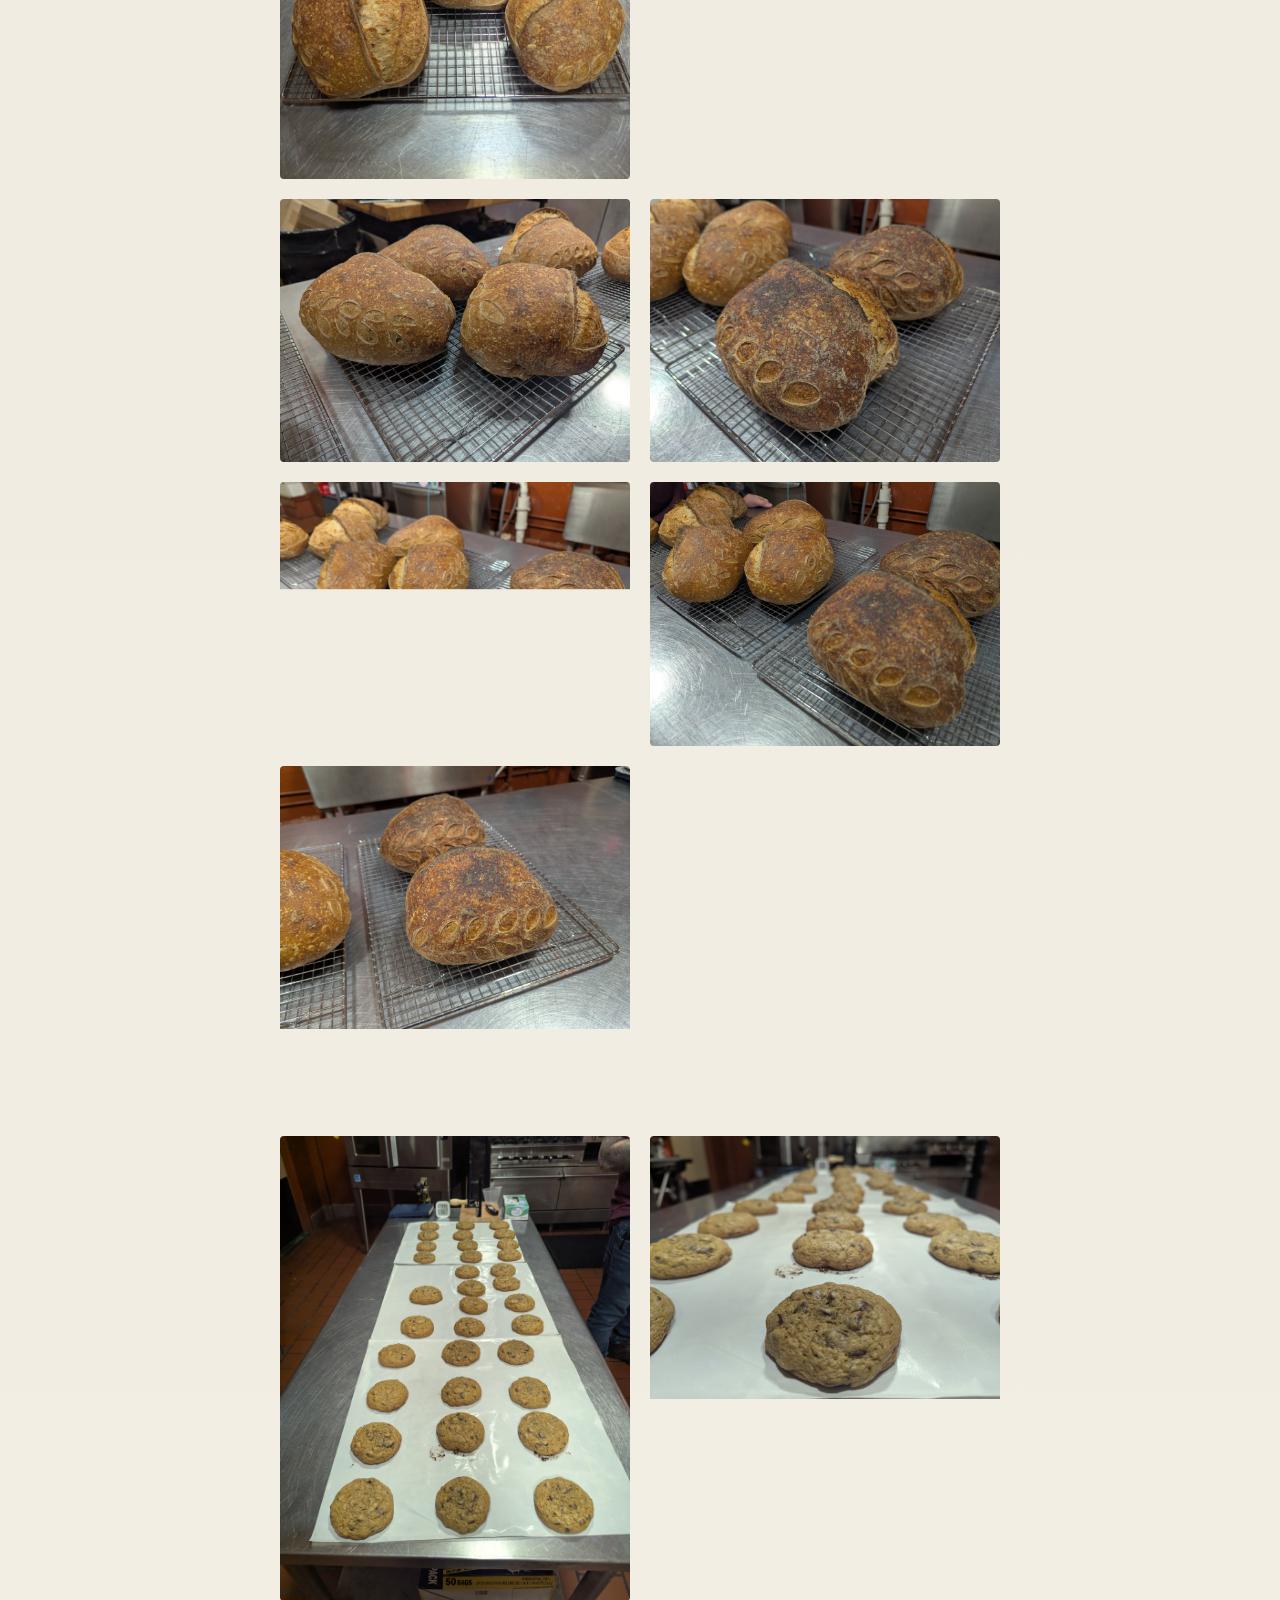
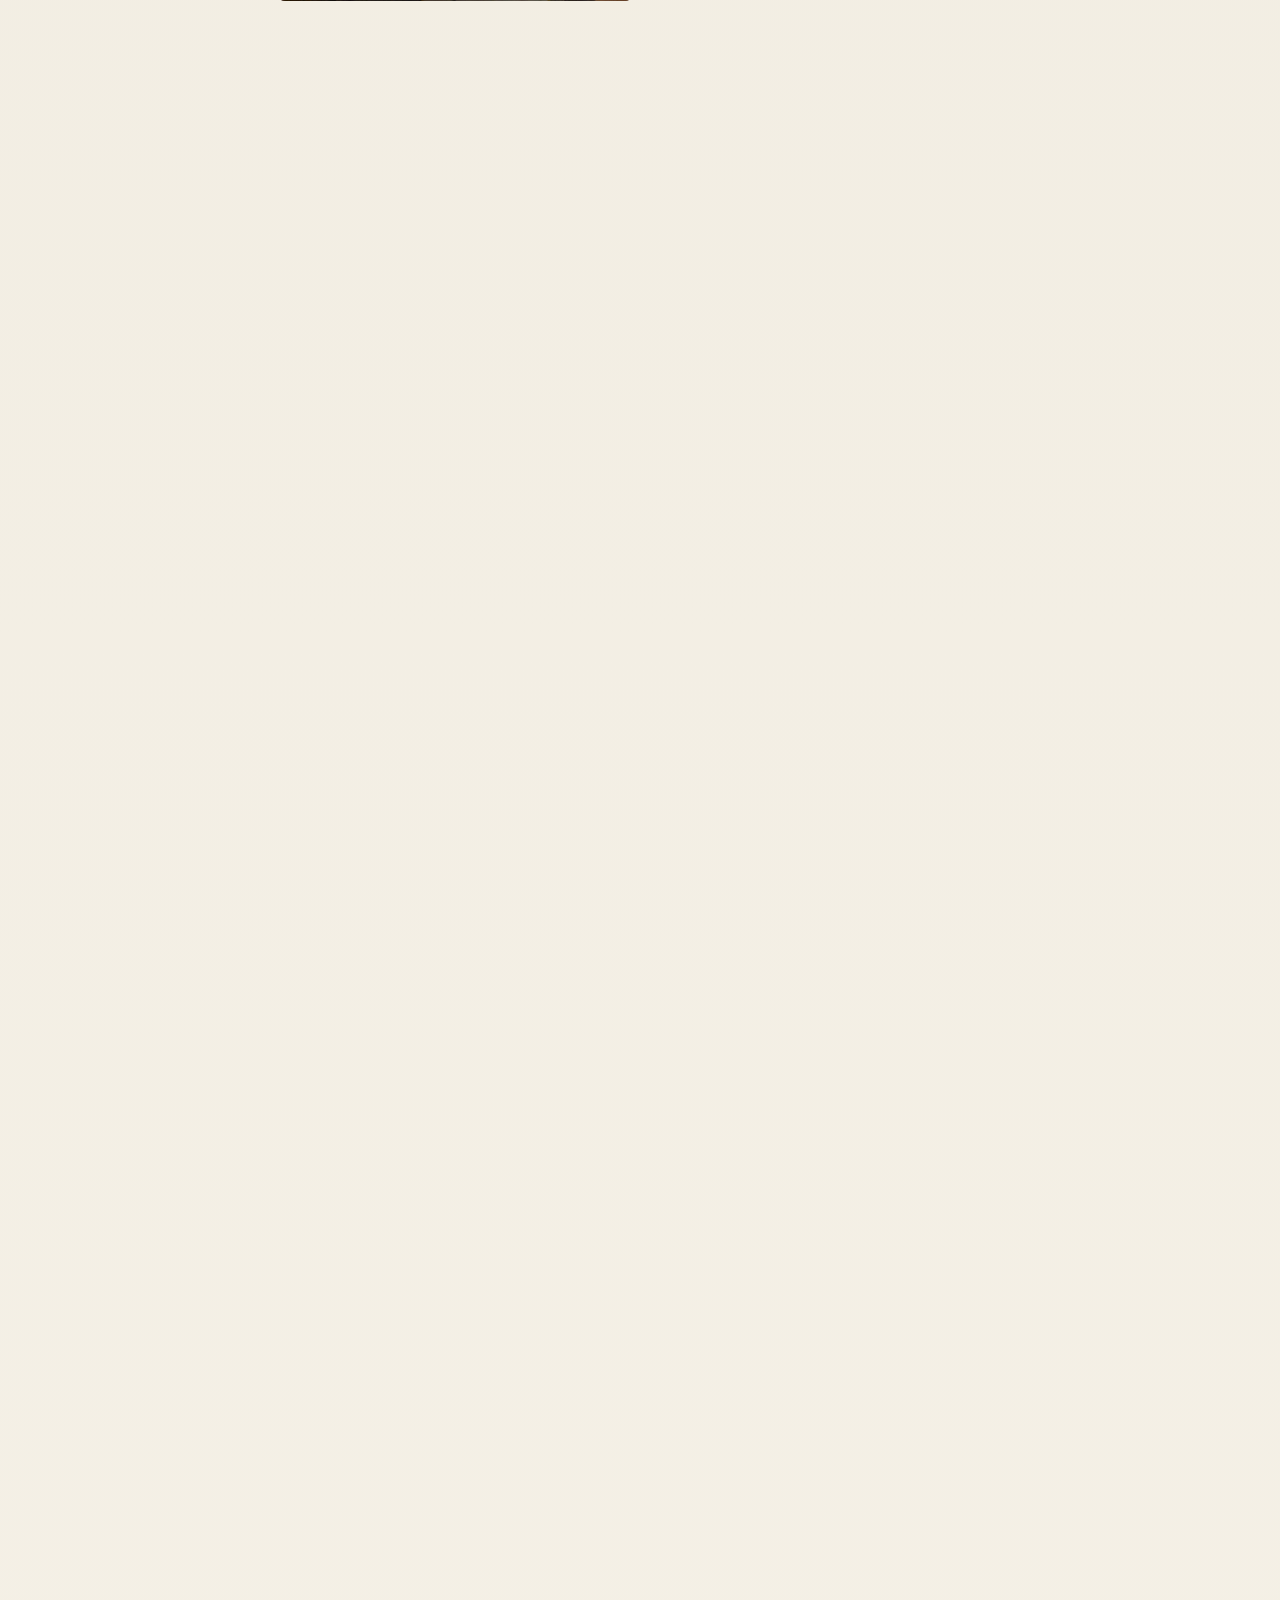
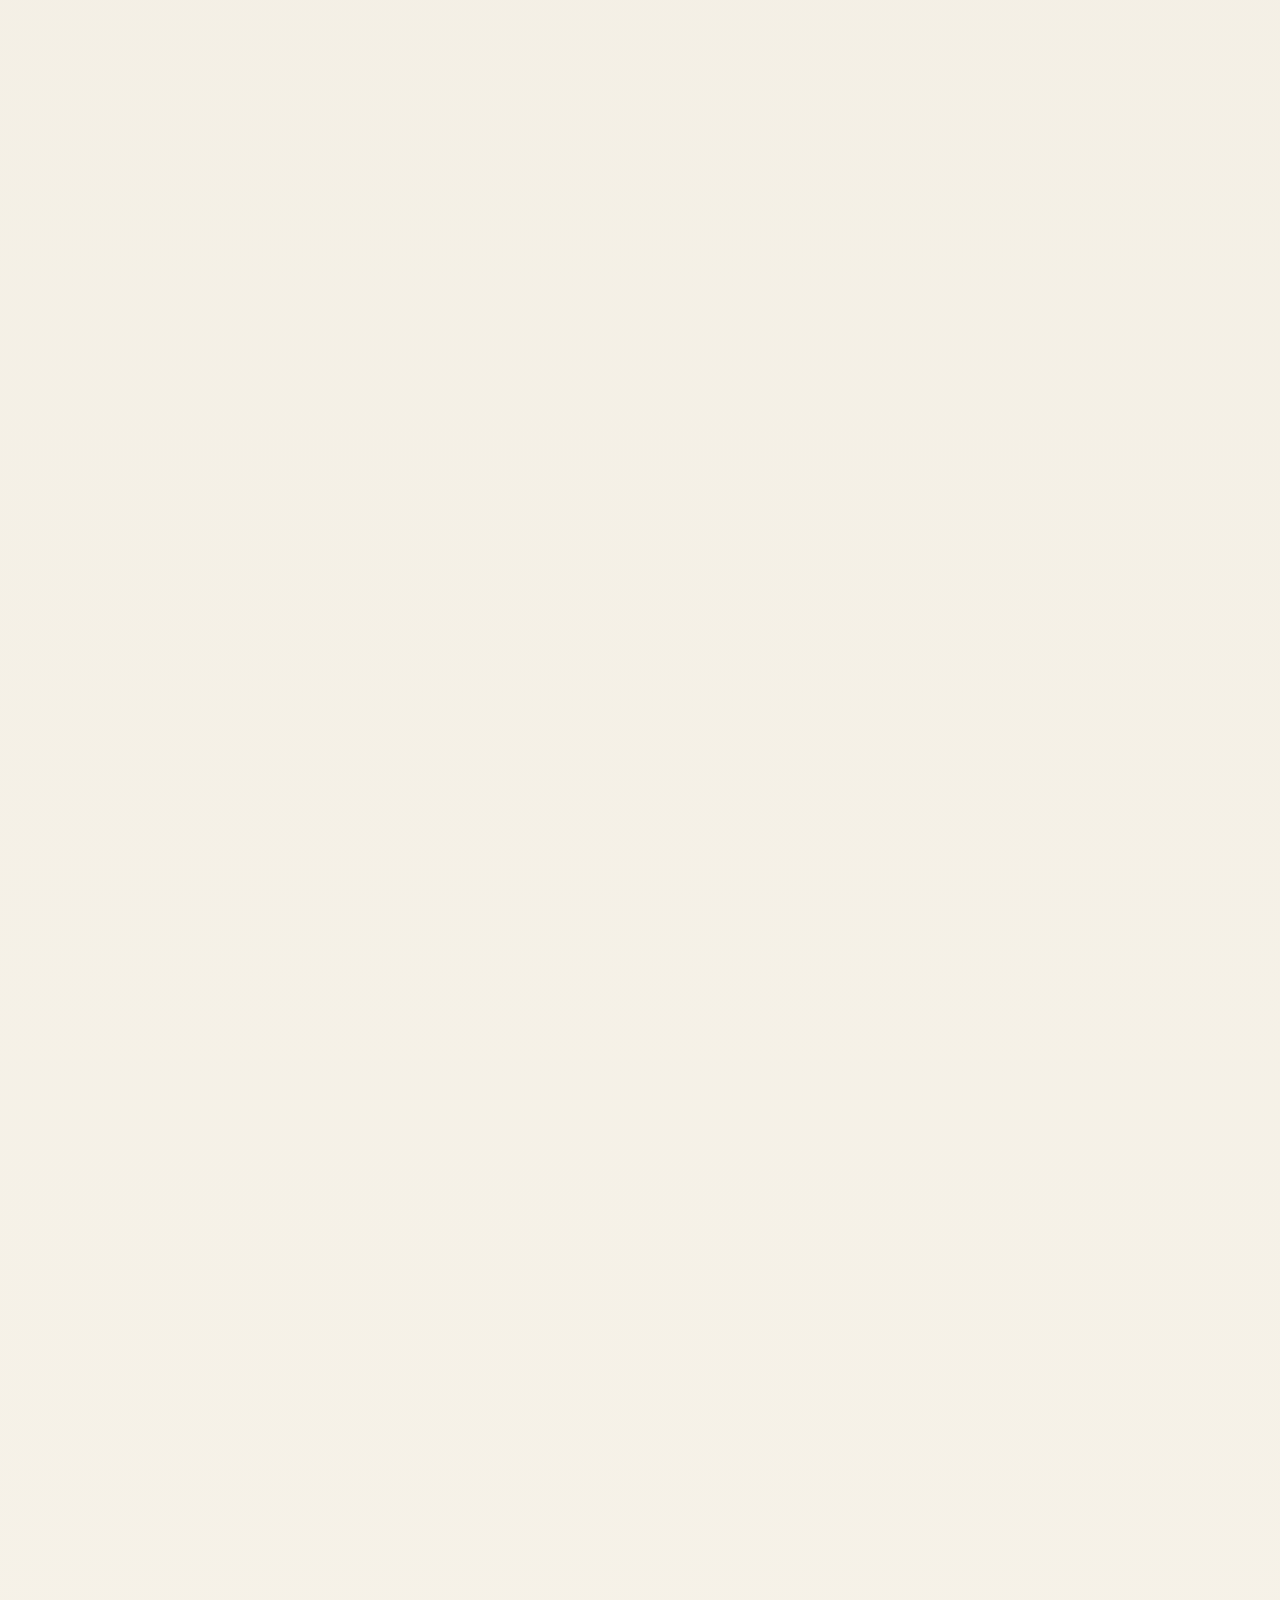
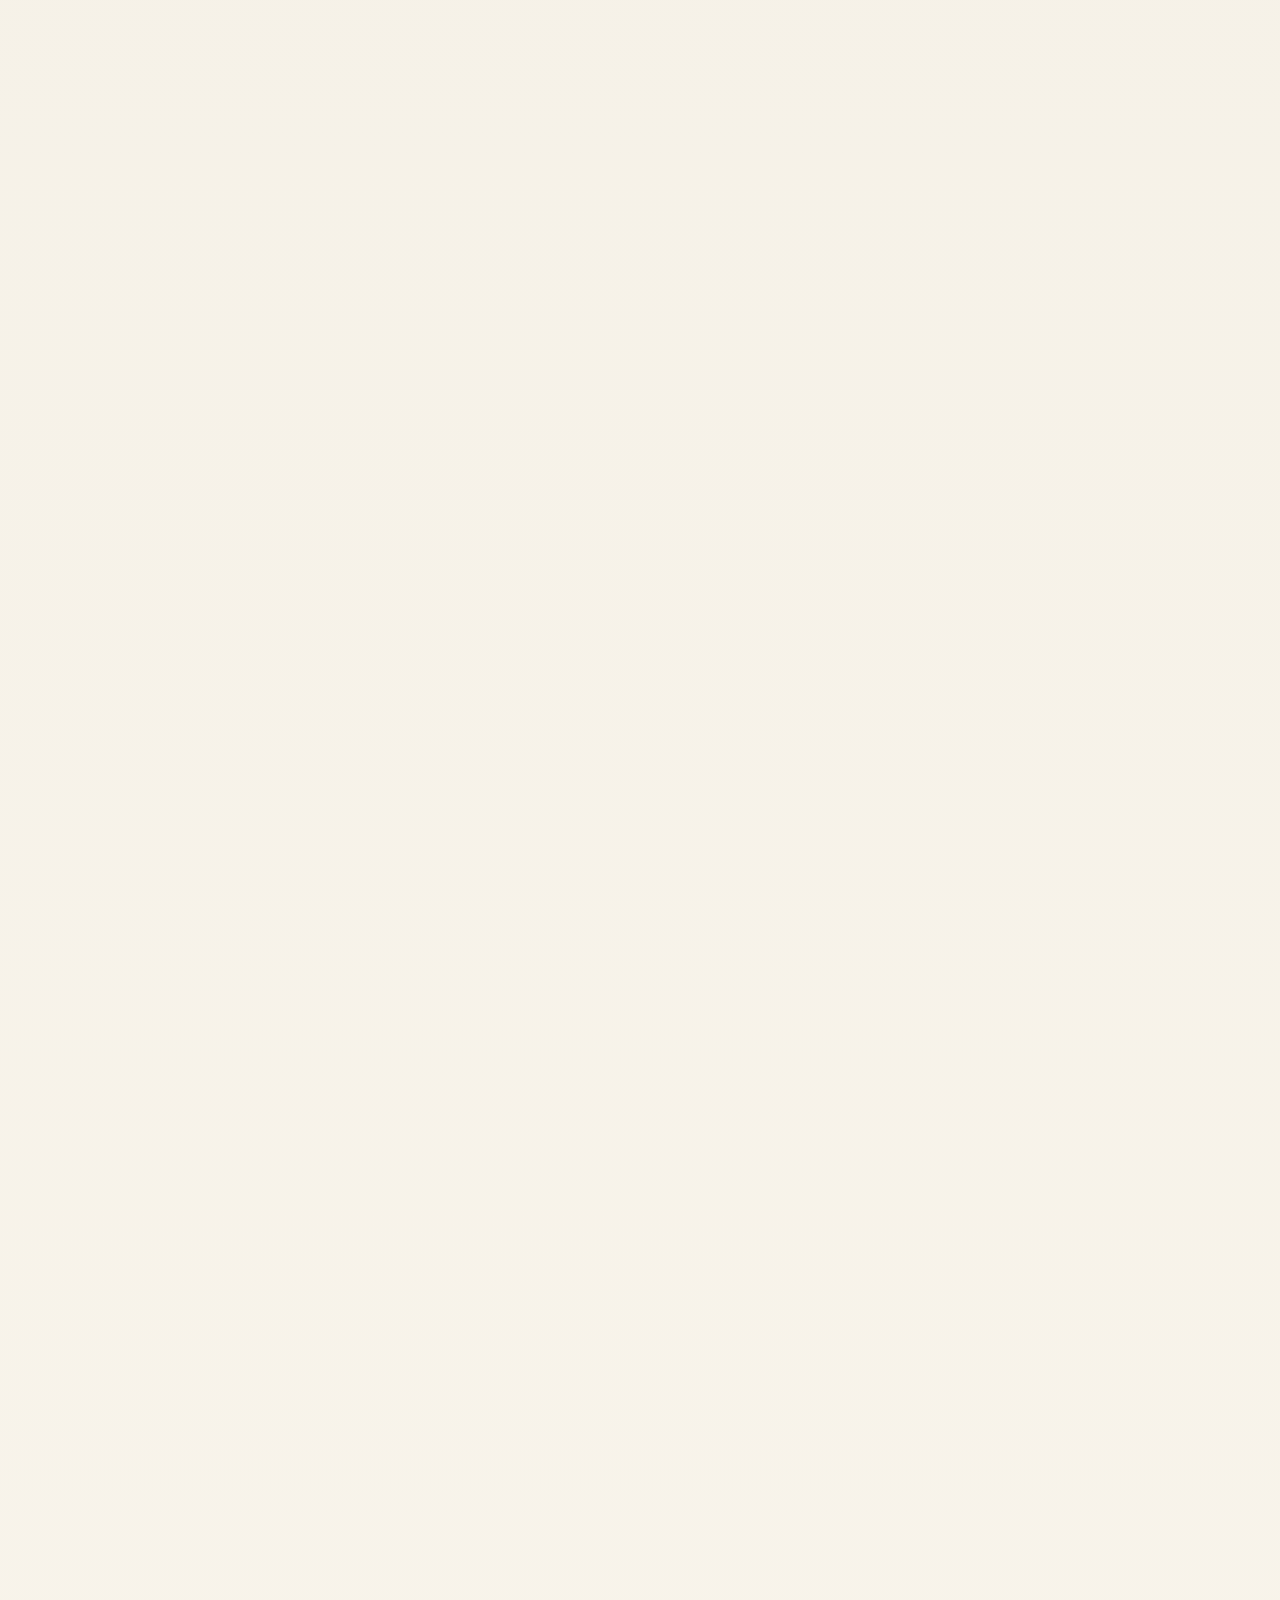
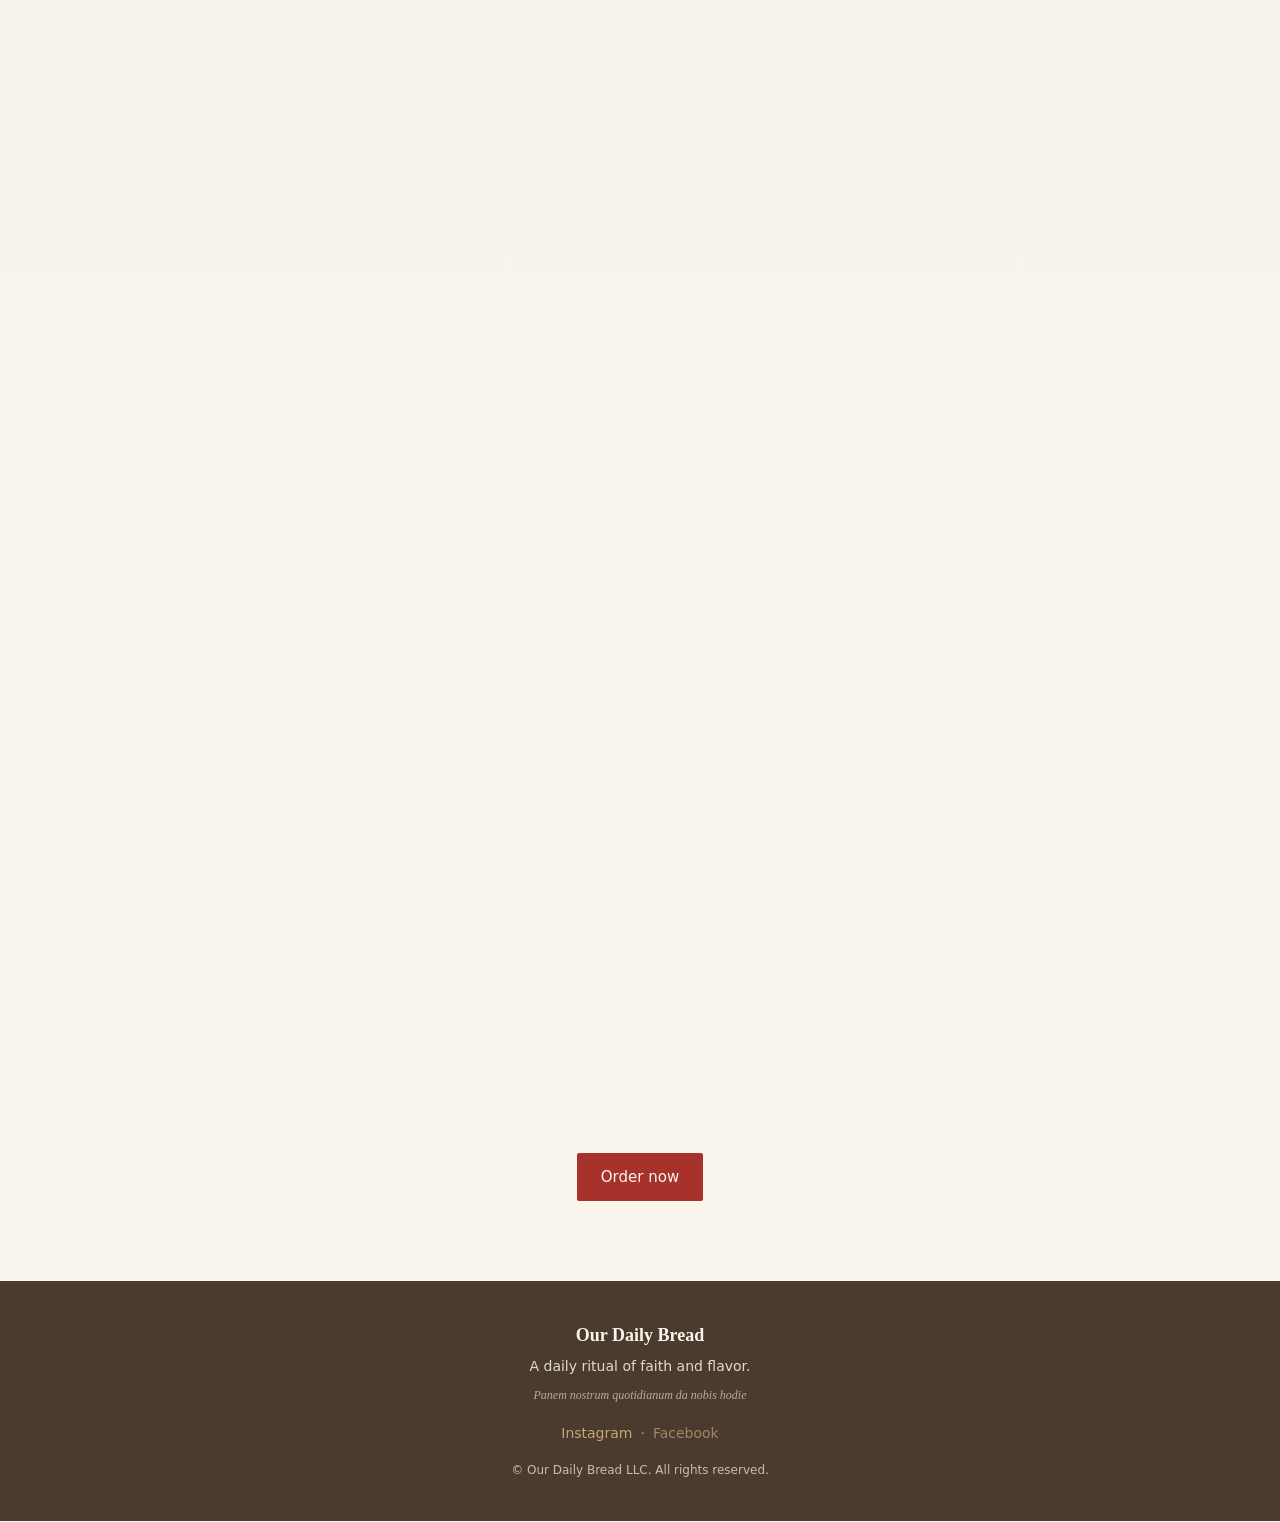
==== commit ab393e11: "Rebrand to Our Daily Bread, refresh gallery, and add coffee to menu. Co-authored-by: Cursor <cursora" ====
--- a/photos.html
+++ b/photos.html
@@ -7,20 +7,19 @@
   <meta http-equiv="X-Content-Type-Options" content="nosniff">
   <meta http-equiv="Permissions-Policy" content="camera=(), microphone=(), geolocation=(), interest-cohort=()">
   <meta http-equiv="Content-Security-Policy" content="default-src 'self'; base-uri 'self'; object-src 'none'; upgrade-insecure-requests; frame-src https://www.google.com; script-src 'self' https://www.googletagmanager.com https://www.google.com https://www.gstatic.com; style-src 'self' https://fonts.googleapis.com; font-src https://fonts.gstatic.com data:; img-src 'self' data: https: blob:; connect-src 'self' https://www.google.com https://www.googletagmanager.com https://www.google-analytics.com https://analytics.google.com https://region1.google-analytics.com https://stats.g.doubleclick.net; form-action 'self' https://script.google.com;">
-  <title>Photos | Panis Vivus – Artisan Sourdough Dover NH</title>
-  <meta name="description" content="Photos of Panis Vivus artisan sourdough in Dover, NH — from flour and dough to the final loaf. Christ-centered bakery; everyone welcome.">
+  <title>Photos | Our Daily Bread – Artisan Sourdough Dover NH</title>
+  <meta name="description" content="Photos of Our Daily Bread artisan sourdough in Dover, NH — from flour and dough to the final loaf. Christ-centered bakery; everyone welcome.">
   <link rel="preconnect" href="https://fonts.googleapis.com">
   <link rel="preconnect" href="https://fonts.gstatic.com" crossorigin>
   <link href="https://fonts.googleapis.com/css2?family=EB+Garamond:ital,wght@0,400;0,500;0,600;0,700;1,400&family=Libre+Franklin:wght@300;400;500;600&display=swap" rel="stylesheet">
-  <link rel="stylesheet" href="css/styles.css?v=6">
+  <link rel="stylesheet" href="css/styles.css?v=7">
   <link rel="canonical" href="https://odbread.com/photos.html">
 </head>
 <body>
   <header class="site-header">
     <nav class="nav">
       <a href="index.html" class="logo">
-        <img src="images/panis-vivus-logo.png" alt="Panis Vivus — artisan sourdough bakery, Dover NH" class="logo-img" width="96" height="96">
-        <span class="logo-wordmark">Panis Vivus</span>
+        <img src="images/our-daily-bread-logo.png" alt="Our Daily Bread — artisan sourdough bakery, Dover NH" class="logo-img" width="200" height="56">
       </a>
       <button type="button" class="nav-toggle" aria-label="Toggle menu" aria-expanded="false" aria-controls="primary-nav">
         <span></span>
@@ -47,46 +46,172 @@
         <p class="gallery-intro">Flour. Water. Salt. And grace. A glimpse into our craft—from ingredients and proofing to the final loaf—made with care for anyone who pulls up a chair.</p>
         <div class="gallery-grid">
           <div class="gallery-item">
-            <img src="images/gallery/bread-cut-crumb.jpg" alt="Fresh sourdough loaf cut open showing open crumb" width="400" height="400" loading="lazy">
-          </div>
-          <div class="gallery-item">
-            <img src="images/gallery/ingredients-flour-salt.jpg" alt="Artisan bread ingredients: flour, salt, and scale" width="400" height="400" loading="lazy">
-          </div>
-          <div class="gallery-item">
-            <img src="images/gallery/loaves-cooling.jpg" alt="Freshly baked sourdough loaves cooling on rack" width="400" height="400" loading="lazy">
-          </div>
-          <div class="gallery-item">
-            <img src="images/gallery/dough-bannetons.jpg" alt="Sourdough dough proofing in bannetons" width="400" height="400" loading="lazy">
-          </div>
-          <div class="gallery-item">
-            <img src="images/gallery/bread-kitchen-scene.jpg" alt="Artisan loaves cooling in kitchen with natural light" width="400" height="400" loading="lazy">
-          </div>
-          <div class="gallery-item">
-            <img src="images/gallery/bread-closeup.jpg" alt="Close-up of golden-brown sourdough crust" width="400" height="400" loading="lazy">
-          </div>
-          <div class="gallery-item">
-            <img src="images/gallery/bread-sliced-batch.jpg" alt="Sliced sourdough and whole loaves on cooling rack" width="400" height="400" loading="lazy">
-          </div>
-          <div class="gallery-item">
-            <img src="images/gallery/bread-starter-flour.jpg" alt="Fresh bread, sourdough starter, and flour" width="400" height="400" loading="lazy">
-          </div>
-          <div class="gallery-item">
-            <img src="images/gallery/dough-bowl.jpg" alt="Risen bread dough in mixing bowl" width="400" height="400" loading="lazy">
-          </div>
-          <div class="gallery-item">
-            <img src="images/gallery/baked-and-proofing.jpg" alt="Baked loaves and proofing dough" width="400" height="400" loading="lazy">
-          </div>
-          <div class="gallery-item">
-            <img src="images/gallery/seven-loaves.jpg" alt="Seven artisan loaves cooling" width="400" height="400" loading="lazy">
-          </div>
-          <div class="gallery-item">
-            <img src="images/gallery/loaves-racks.jpg" alt="Dark crusted loaves on wire racks" width="400" height="400" loading="lazy">
-          </div>
-          <div class="gallery-item">
-            <img src="images/gallery/dough-notebook.jpg" alt="Dough in bowl with recipe notebook" width="400" height="400" loading="lazy">
-          </div>
-          <div class="gallery-item">
-            <img src="images/gallery/starter-containers.jpg" alt="Sourdough starter in containers" width="400" height="400" loading="lazy">
+            <img src="images/2026_06_27/PXL_20260620_170124801.jpg" alt="Our Daily Bread artisan sourdough and kitchen, Dover NH" width="400" height="400" loading="lazy">
+          </div>
+          <div class="gallery-item">
+            <img src="images/2026_06_27/PXL_20260620_170129307.jpg" alt="Our Daily Bread artisan sourdough and kitchen, Dover NH" width="400" height="400" loading="lazy">
+          </div>
+          <div class="gallery-item">
+            <img src="images/2026_06_27/PXL_20260620_170131445.jpg" alt="Our Daily Bread artisan sourdough and kitchen, Dover NH" width="400" height="400" loading="lazy">
+          </div>
+          <div class="gallery-item">
+            <img src="images/2026_06_27/PXL_20260622_192205448.MP.jpg" alt="Our Daily Bread artisan sourdough and kitchen, Dover NH" width="400" height="400" loading="lazy">
+          </div>
+          <div class="gallery-item">
+            <img src="images/2026_06_27/PXL_20260622_193455336.jpg" alt="Our Daily Bread artisan sourdough and kitchen, Dover NH" width="400" height="400" loading="lazy">
+          </div>
+          <div class="gallery-item">
+            <img src="images/2026_06_27/PXL_20260622_193501211.jpg" alt="Our Daily Bread artisan sourdough and kitchen, Dover NH" width="400" height="400" loading="lazy">
+          </div>
+          <div class="gallery-item">
+            <img src="images/2026_06_27/PXL_20260622_193501993.jpg" alt="Our Daily Bread artisan sourdough and kitchen, Dover NH" width="400" height="400" loading="lazy">
+          </div>
+          <div class="gallery-item">
+            <img src="images/2026_06_27/PXL_20260622_194028669.jpg" alt="Our Daily Bread artisan sourdough and kitchen, Dover NH" width="400" height="400" loading="lazy">
+          </div>
+          <div class="gallery-item">
+            <img src="images/2026_06_27/PXL_20260622_194032799.jpg" alt="Our Daily Bread artisan sourdough and kitchen, Dover NH" width="400" height="400" loading="lazy">
+          </div>
+          <div class="gallery-item">
+            <img src="images/2026_06_27/PXL_20260622_194040164.jpg" alt="Our Daily Bread artisan sourdough and kitchen, Dover NH" width="400" height="400" loading="lazy">
+          </div>
+          <div class="gallery-item">
+            <img src="images/2026_06_27/PXL_20260622_194856049.jpg" alt="Our Daily Bread artisan sourdough and kitchen, Dover NH" width="400" height="400" loading="lazy">
+          </div>
+          <div class="gallery-item">
+            <img src="images/2026_06_27/PXL_20260622_200056794.jpg" alt="Our Daily Bread artisan sourdough and kitchen, Dover NH" width="400" height="400" loading="lazy">
+          </div>
+          <div class="gallery-item">
+            <img src="images/2026_06_27/PXL_20260622_200103243.jpg" alt="Our Daily Bread artisan sourdough and kitchen, Dover NH" width="400" height="400" loading="lazy">
+          </div>
+          <div class="gallery-item">
+            <img src="images/2026_06_27/PXL_20260622_200107940.jpg" alt="Our Daily Bread artisan sourdough and kitchen, Dover NH" width="400" height="400" loading="lazy">
+          </div>
+          <div class="gallery-item">
+            <img src="images/2026_06_27/PXL_20260622_201004152.jpg" alt="Our Daily Bread artisan sourdough and kitchen, Dover NH" width="400" height="400" loading="lazy">
+          </div>
+          <div class="gallery-item">
+            <img src="images/2026_06_27/PXL_20260622_201018213.jpg" alt="Our Daily Bread artisan sourdough and kitchen, Dover NH" width="400" height="400" loading="lazy">
+          </div>
+          <div class="gallery-item">
+            <img src="images/2026_06_27/PXL_20260622_201029726.jpg" alt="Our Daily Bread artisan sourdough and kitchen, Dover NH" width="400" height="400" loading="lazy">
+          </div>
+          <div class="gallery-item">
+            <img src="images/2026_06_27/PXL_20260622_201047254.jpg" alt="Our Daily Bread artisan sourdough and kitchen, Dover NH" width="400" height="400" loading="lazy">
+          </div>
+          <div class="gallery-item">
+            <img src="images/2026_06_27/PXL_20260622_201049628.MP.jpg" alt="Our Daily Bread artisan sourdough and kitchen, Dover NH" width="400" height="400" loading="lazy">
+          </div>
+          <div class="gallery-item">
+            <img src="images/2026_06_27/PXL_20260622_201054506.jpg" alt="Our Daily Bread artisan sourdough and kitchen, Dover NH" width="400" height="400" loading="lazy">
+          </div>
+          <div class="gallery-item">
+            <img src="images/2026_06_27/PXL_20260622_201059493.jpg" alt="Our Daily Bread artisan sourdough and kitchen, Dover NH" width="400" height="400" loading="lazy">
+          </div>
+          <div class="gallery-item">
+            <img src="images/2026_06_27/PXL_20260622_201647684.MP.jpg" alt="Our Daily Bread artisan sourdough and kitchen, Dover NH" width="400" height="400" loading="lazy">
+          </div>
+          <div class="gallery-item">
+            <img src="images/2026_06_27/PXL_20260622_204459725.jpg" alt="Our Daily Bread artisan sourdough and kitchen, Dover NH" width="400" height="400" loading="lazy">
+          </div>
+          <div class="gallery-item">
+            <img src="images/2026_06_27/PXL_20260622_204508324.jpg" alt="Our Daily Bread artisan sourdough and kitchen, Dover NH" width="400" height="400" loading="lazy">
+          </div>
+          <div class="gallery-item">
+            <img src="images/2026_06_27/PXL_20260622_204509715.jpg" alt="Our Daily Bread artisan sourdough and kitchen, Dover NH" width="400" height="400" loading="lazy">
+          </div>
+          <div class="gallery-item">
+            <img src="images/2026_06_27/PXL_20260622_204515874.jpg" alt="Our Daily Bread artisan sourdough and kitchen, Dover NH" width="400" height="400" loading="lazy">
+          </div>
+          <div class="gallery-item">
+            <img src="images/2026_06_27/PXL_20260622_204518886.jpg" alt="Our Daily Bread artisan sourdough and kitchen, Dover NH" width="400" height="400" loading="lazy">
+          </div>
+          <div class="gallery-item">
+            <img src="images/2026_06_27/PXL_20260622_204525199.jpg" alt="Our Daily Bread artisan sourdough and kitchen, Dover NH" width="400" height="400" loading="lazy">
+          </div>
+          <div class="gallery-item">
+            <img src="images/2026_06_27/PXL_20260622_204532208.jpg" alt="Our Daily Bread artisan sourdough and kitchen, Dover NH" width="400" height="400" loading="lazy">
+          </div>
+          <div class="gallery-item">
+            <img src="images/2026_06_27/PXL_20260622_204540892.jpg" alt="Our Daily Bread artisan sourdough and kitchen, Dover NH" width="400" height="400" loading="lazy">
+          </div>
+          <div class="gallery-item">
+            <img src="images/2026_06_27/PXL_20260622_204541819.jpg" alt="Our Daily Bread artisan sourdough and kitchen, Dover NH" width="400" height="400" loading="lazy">
+          </div>
+          <div class="gallery-item">
+            <img src="images/2026_06_27/PXL_20260622_204603319.jpg" alt="Our Daily Bread artisan sourdough and kitchen, Dover NH" width="400" height="400" loading="lazy">
+          </div>
+          <div class="gallery-item">
+            <img src="images/2026_06_27/PXL_20260622_204609208.jpg" alt="Our Daily Bread artisan sourdough and kitchen, Dover NH" width="400" height="400" loading="lazy">
+          </div>
+          <div class="gallery-item">
+            <img src="images/2026_06_27/PXL_20260624_011551714.jpg" alt="Our Daily Bread artisan sourdough and kitchen, Dover NH" width="400" height="400" loading="lazy">
+          </div>
+          <div class="gallery-item">
+            <img src="images/2026_06_27/PXL_20260625_151225354.jpg" alt="Our Daily Bread artisan sourdough and kitchen, Dover NH" width="400" height="400" loading="lazy">
+          </div>
+          <div class="gallery-item">
+            <img src="images/2026_06_27/PXL_20260625_212227988.jpg" alt="Our Daily Bread artisan sourdough and kitchen, Dover NH" width="400" height="400" loading="lazy">
+          </div>
+          <div class="gallery-item">
+            <img src="images/2026_06_27/PXL_20260625_212241187.jpg" alt="Our Daily Bread artisan sourdough and kitchen, Dover NH" width="400" height="400" loading="lazy">
+          </div>
+          <div class="gallery-item">
+            <img src="images/2026_06_27/PXL_20260625_212245714.jpg" alt="Our Daily Bread artisan sourdough and kitchen, Dover NH" width="400" height="400" loading="lazy">
+          </div>
+          <div class="gallery-item">
+            <img src="images/2026_06_27/PXL_20260625_212253153.jpg" alt="Our Daily Bread artisan sourdough and kitchen, Dover NH" width="400" height="400" loading="lazy">
+          </div>
+          <div class="gallery-item">
+            <img src="images/2026_06_27/PXL_20260625_212253804.jpg" alt="Our Daily Bread artisan sourdough and kitchen, Dover NH" width="400" height="400" loading="lazy">
+          </div>
+          <div class="gallery-item">
+            <img src="images/2026_06_27/PXL_20260625_212302206.MP.jpg" alt="Our Daily Bread artisan sourdough and kitchen, Dover NH" width="400" height="400" loading="lazy">
+          </div>
+          <div class="gallery-item">
+            <img src="images/2026_06_27/PXL_20260625_212303886.jpg" alt="Our Daily Bread artisan sourdough and kitchen, Dover NH" width="400" height="400" loading="lazy">
+          </div>
+          <div class="gallery-item">
+            <img src="images/2026_06_27/PXL_20260625_212849627.jpg" alt="Our Daily Bread artisan sourdough and kitchen, Dover NH" width="400" height="400" loading="lazy">
+          </div>
+          <div class="gallery-item">
+            <img src="images/2026_06_27/PXL_20260625_212857012.jpg" alt="Our Daily Bread artisan sourdough and kitchen, Dover NH" width="400" height="400" loading="lazy">
+          </div>
+          <div class="gallery-item">
+            <img src="images/2026_06_27/PXL_20260625_212913697.MP.jpg" alt="Our Daily Bread artisan sourdough and kitchen, Dover NH" width="400" height="400" loading="lazy">
+          </div>
+          <div class="gallery-item">
+            <img src="images/2026_06_27/PXL_20260625_212922786.jpg" alt="Our Daily Bread artisan sourdough and kitchen, Dover NH" width="400" height="400" loading="lazy">
+          </div>
+          <div class="gallery-item">
+            <img src="images/2026_06_27/PXL_20260625_212926430.jpg" alt="Our Daily Bread artisan sourdough and kitchen, Dover NH" width="400" height="400" loading="lazy">
+          </div>
+          <div class="gallery-item">
+            <img src="images/2026_06_27/PXL_20260626_113918921.jpg" alt="Our Daily Bread artisan sourdough and kitchen, Dover NH" width="400" height="400" loading="lazy">
+          </div>
+          <div class="gallery-item">
+            <img src="images/2026_06_27/PXL_20260626_145421932.jpg" alt="Our Daily Bread artisan sourdough and kitchen, Dover NH" width="400" height="400" loading="lazy">
+          </div>
+          <div class="gallery-item">
+            <img src="images/2026_06_27/PXL_20260626_145427619.jpg" alt="Our Daily Bread artisan sourdough and kitchen, Dover NH" width="400" height="400" loading="lazy">
+          </div>
+          <div class="gallery-item">
+            <img src="images/2026_06_27/PXL_20260626_145430211.jpg" alt="Our Daily Bread artisan sourdough and kitchen, Dover NH" width="400" height="400" loading="lazy">
+          </div>
+          <div class="gallery-item">
+            <img src="images/2026_06_27/PXL_20260626_145436818.jpg" alt="Our Daily Bread artisan sourdough and kitchen, Dover NH" width="400" height="400" loading="lazy">
+          </div>
+          <div class="gallery-item">
+            <img src="images/2026_06_27/PXL_20260626_145448047.jpg" alt="Our Daily Bread artisan sourdough and kitchen, Dover NH" width="400" height="400" loading="lazy">
+          </div>
+          <div class="gallery-item">
+            <img src="images/2026_06_27/PXL_20260626_145458898.jpg" alt="Our Daily Bread artisan sourdough and kitchen, Dover NH" width="400" height="400" loading="lazy">
+          </div>
+          <div class="gallery-item">
+            <img src="images/2026_06_27/PXL_20260626_145506196.jpg" alt="Our Daily Bread artisan sourdough and kitchen, Dover NH" width="400" height="400" loading="lazy">
+          </div>
+          <div class="gallery-item">
+            <img src="images/2026_06_27/PXL_20260626_145511287.jpg" alt="Our Daily Bread artisan sourdough and kitchen, Dover NH" width="400" height="400" loading="lazy">
           </div>
         </div>
         <p class="gallery-cta"><a href="https://app.simply-bread.co/odbread/" class="btn btn-primary" target="_blank" rel="noopener noreferrer">Order now</a></p>
@@ -96,7 +221,7 @@
 
   <footer class="site-footer">
     <div class="container">
-      <p class="footer-brand">Panis Vivus</p>
+      <p class="footer-brand">Our Daily Bread</p>
       <p class="footer-tagline">A daily ritual of faith and flavor.</p>
       <p class="footer-latin"><em>Panem nostrum quotidianum da nobis hodie</em></p>
       <div class="footer-socials">
--- a/css/styles.css
+++ b/css/styles.css
@@ -322,7 +322,7 @@
 .logo-img {
   height: 44px;
   width: auto;
-  max-width: 88px;
+  max-width: 160px;
   object-fit: contain;
   object-position: left center;
   vertical-align: middle;
@@ -330,8 +330,8 @@
 
 @media (min-width: 641px) {
   .logo-img {
-    height: 52px;
-    max-width: 104px;
+    height: 56px;
+    max-width: 200px;
   }
 }
 
@@ -508,9 +508,9 @@
 
 .hero-title--logo .hero-logo {
   display: block;
-  width: min(100%, 300px);
+  width: min(100%, 420px);
   height: auto;
-  max-height: clamp(150px, 32vw, 260px);
+  max-height: clamp(100px, 24vw, 200px);
   margin: 0 auto;
   object-fit: contain;
 }
@@ -656,6 +656,12 @@
   margin: 0 0 1rem;
 }
 
+.about-subhead {
+  font-size: 1.125rem;
+  margin: 1.5rem 0 0.75rem;
+  color: var(--iron-brown);
+}
+
 .powered-by {
   margin: 1.5rem 0 0;
 }
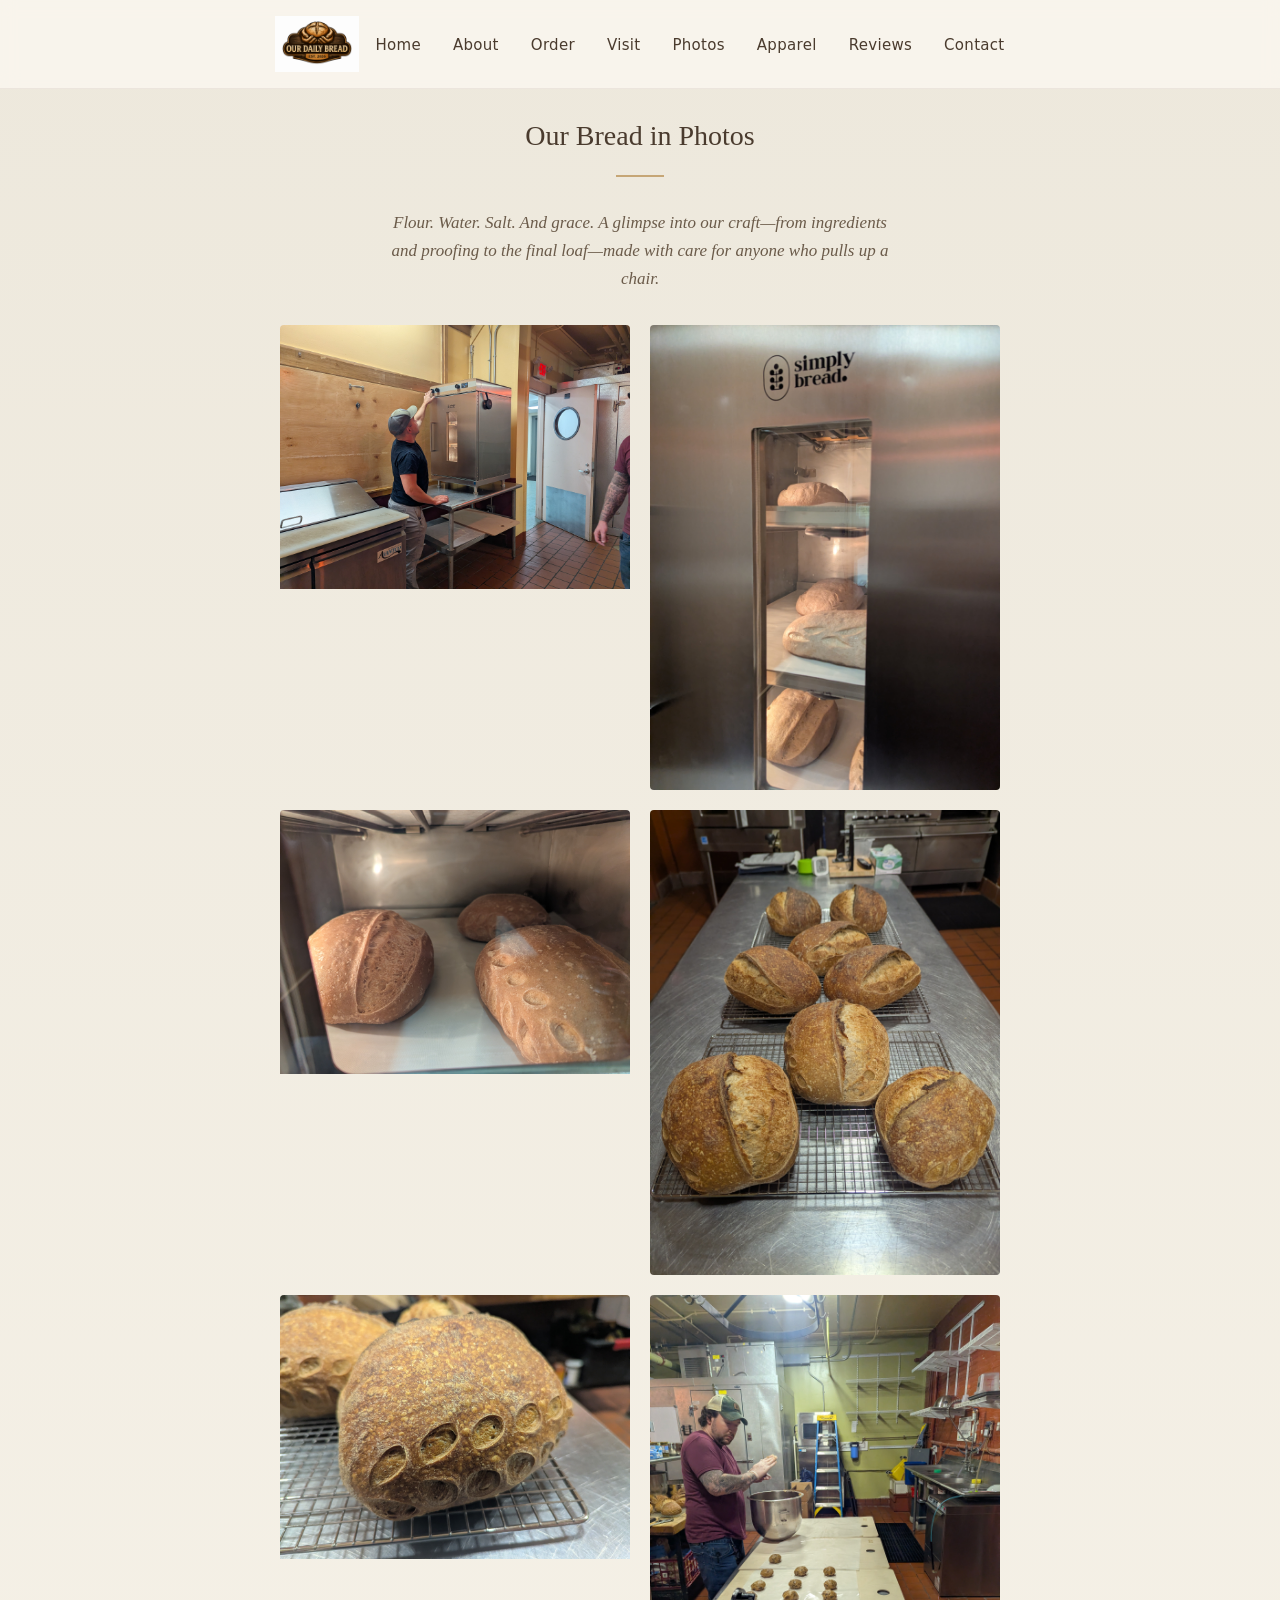
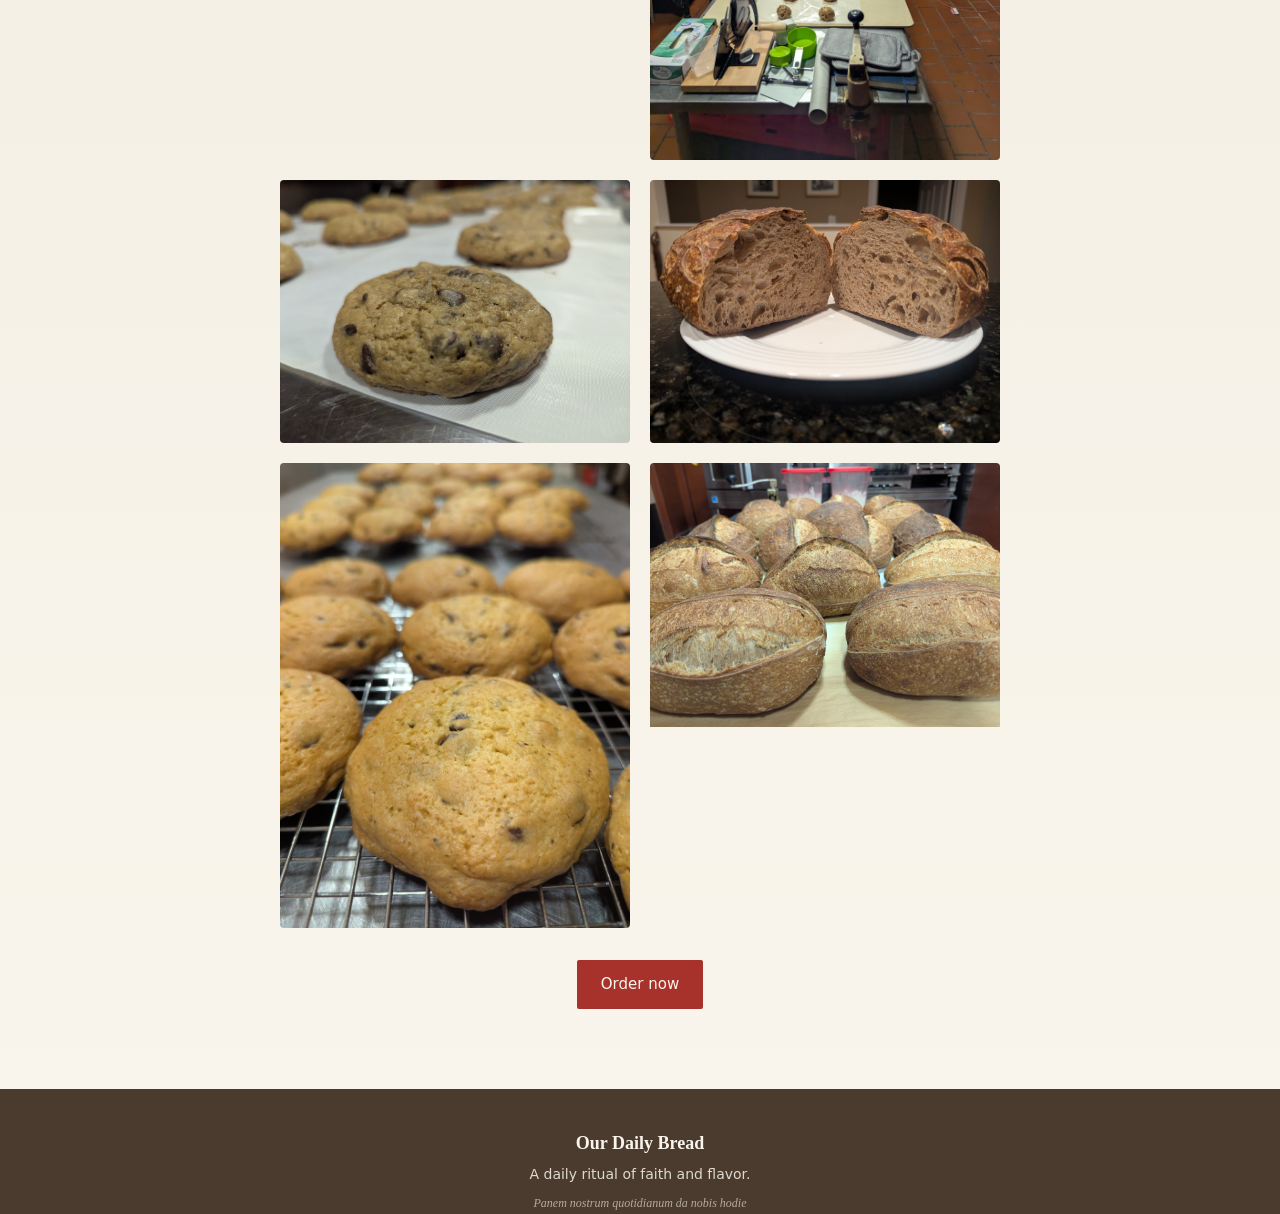
==== commit 8af61bb0: "Curate gallery to 10 best photos and drop duplicate shots. Co-authored-by: Cursor <cursoragent@curso" ====
--- a/photos.html
+++ b/photos.html
@@ -46,46 +46,13 @@
         <p class="gallery-intro">Flour. Water. Salt. And grace. A glimpse into our craft—from ingredients and proofing to the final loaf—made with care for anyone who pulls up a chair.</p>
         <div class="gallery-grid">
           <div class="gallery-item">
-            <img src="images/2026_06_27/PXL_20260620_170124801.jpg" alt="Our Daily Bread artisan sourdough and kitchen, Dover NH" width="400" height="400" loading="lazy">
-          </div>
-          <div class="gallery-item">
-            <img src="images/2026_06_27/PXL_20260620_170129307.jpg" alt="Our Daily Bread artisan sourdough and kitchen, Dover NH" width="400" height="400" loading="lazy">
-          </div>
-          <div class="gallery-item">
-            <img src="images/2026_06_27/PXL_20260620_170131445.jpg" alt="Our Daily Bread artisan sourdough and kitchen, Dover NH" width="400" height="400" loading="lazy">
-          </div>
-          <div class="gallery-item">
             <img src="images/2026_06_27/PXL_20260622_192205448.MP.jpg" alt="Our Daily Bread artisan sourdough and kitchen, Dover NH" width="400" height="400" loading="lazy">
-          </div>
-          <div class="gallery-item">
-            <img src="images/2026_06_27/PXL_20260622_193455336.jpg" alt="Our Daily Bread artisan sourdough and kitchen, Dover NH" width="400" height="400" loading="lazy">
           </div>
           <div class="gallery-item">
             <img src="images/2026_06_27/PXL_20260622_193501211.jpg" alt="Our Daily Bread artisan sourdough and kitchen, Dover NH" width="400" height="400" loading="lazy">
           </div>
           <div class="gallery-item">
-            <img src="images/2026_06_27/PXL_20260622_193501993.jpg" alt="Our Daily Bread artisan sourdough and kitchen, Dover NH" width="400" height="400" loading="lazy">
-          </div>
-          <div class="gallery-item">
-            <img src="images/2026_06_27/PXL_20260622_194028669.jpg" alt="Our Daily Bread artisan sourdough and kitchen, Dover NH" width="400" height="400" loading="lazy">
-          </div>
-          <div class="gallery-item">
-            <img src="images/2026_06_27/PXL_20260622_194032799.jpg" alt="Our Daily Bread artisan sourdough and kitchen, Dover NH" width="400" height="400" loading="lazy">
-          </div>
-          <div class="gallery-item">
             <img src="images/2026_06_27/PXL_20260622_194040164.jpg" alt="Our Daily Bread artisan sourdough and kitchen, Dover NH" width="400" height="400" loading="lazy">
-          </div>
-          <div class="gallery-item">
-            <img src="images/2026_06_27/PXL_20260622_194856049.jpg" alt="Our Daily Bread artisan sourdough and kitchen, Dover NH" width="400" height="400" loading="lazy">
-          </div>
-          <div class="gallery-item">
-            <img src="images/2026_06_27/PXL_20260622_200056794.jpg" alt="Our Daily Bread artisan sourdough and kitchen, Dover NH" width="400" height="400" loading="lazy">
-          </div>
-          <div class="gallery-item">
-            <img src="images/2026_06_27/PXL_20260622_200103243.jpg" alt="Our Daily Bread artisan sourdough and kitchen, Dover NH" width="400" height="400" loading="lazy">
-          </div>
-          <div class="gallery-item">
-            <img src="images/2026_06_27/PXL_20260622_200107940.jpg" alt="Our Daily Bread artisan sourdough and kitchen, Dover NH" width="400" height="400" loading="lazy">
           </div>
           <div class="gallery-item">
             <img src="images/2026_06_27/PXL_20260622_201004152.jpg" alt="Our Daily Bread artisan sourdough and kitchen, Dover NH" width="400" height="400" loading="lazy">
@@ -94,124 +61,19 @@
             <img src="images/2026_06_27/PXL_20260622_201018213.jpg" alt="Our Daily Bread artisan sourdough and kitchen, Dover NH" width="400" height="400" loading="lazy">
           </div>
           <div class="gallery-item">
-            <img src="images/2026_06_27/PXL_20260622_201029726.jpg" alt="Our Daily Bread artisan sourdough and kitchen, Dover NH" width="400" height="400" loading="lazy">
-          </div>
-          <div class="gallery-item">
-            <img src="images/2026_06_27/PXL_20260622_201047254.jpg" alt="Our Daily Bread artisan sourdough and kitchen, Dover NH" width="400" height="400" loading="lazy">
-          </div>
-          <div class="gallery-item">
-            <img src="images/2026_06_27/PXL_20260622_201049628.MP.jpg" alt="Our Daily Bread artisan sourdough and kitchen, Dover NH" width="400" height="400" loading="lazy">
-          </div>
-          <div class="gallery-item">
-            <img src="images/2026_06_27/PXL_20260622_201054506.jpg" alt="Our Daily Bread artisan sourdough and kitchen, Dover NH" width="400" height="400" loading="lazy">
-          </div>
-          <div class="gallery-item">
-            <img src="images/2026_06_27/PXL_20260622_201059493.jpg" alt="Our Daily Bread artisan sourdough and kitchen, Dover NH" width="400" height="400" loading="lazy">
-          </div>
-          <div class="gallery-item">
             <img src="images/2026_06_27/PXL_20260622_201647684.MP.jpg" alt="Our Daily Bread artisan sourdough and kitchen, Dover NH" width="400" height="400" loading="lazy">
-          </div>
-          <div class="gallery-item">
-            <img src="images/2026_06_27/PXL_20260622_204459725.jpg" alt="Our Daily Bread artisan sourdough and kitchen, Dover NH" width="400" height="400" loading="lazy">
-          </div>
-          <div class="gallery-item">
-            <img src="images/2026_06_27/PXL_20260622_204508324.jpg" alt="Our Daily Bread artisan sourdough and kitchen, Dover NH" width="400" height="400" loading="lazy">
-          </div>
-          <div class="gallery-item">
-            <img src="images/2026_06_27/PXL_20260622_204509715.jpg" alt="Our Daily Bread artisan sourdough and kitchen, Dover NH" width="400" height="400" loading="lazy">
-          </div>
-          <div class="gallery-item">
-            <img src="images/2026_06_27/PXL_20260622_204515874.jpg" alt="Our Daily Bread artisan sourdough and kitchen, Dover NH" width="400" height="400" loading="lazy">
-          </div>
-          <div class="gallery-item">
-            <img src="images/2026_06_27/PXL_20260622_204518886.jpg" alt="Our Daily Bread artisan sourdough and kitchen, Dover NH" width="400" height="400" loading="lazy">
-          </div>
-          <div class="gallery-item">
-            <img src="images/2026_06_27/PXL_20260622_204525199.jpg" alt="Our Daily Bread artisan sourdough and kitchen, Dover NH" width="400" height="400" loading="lazy">
-          </div>
-          <div class="gallery-item">
-            <img src="images/2026_06_27/PXL_20260622_204532208.jpg" alt="Our Daily Bread artisan sourdough and kitchen, Dover NH" width="400" height="400" loading="lazy">
-          </div>
-          <div class="gallery-item">
-            <img src="images/2026_06_27/PXL_20260622_204540892.jpg" alt="Our Daily Bread artisan sourdough and kitchen, Dover NH" width="400" height="400" loading="lazy">
-          </div>
-          <div class="gallery-item">
-            <img src="images/2026_06_27/PXL_20260622_204541819.jpg" alt="Our Daily Bread artisan sourdough and kitchen, Dover NH" width="400" height="400" loading="lazy">
           </div>
           <div class="gallery-item">
             <img src="images/2026_06_27/PXL_20260622_204603319.jpg" alt="Our Daily Bread artisan sourdough and kitchen, Dover NH" width="400" height="400" loading="lazy">
           </div>
           <div class="gallery-item">
-            <img src="images/2026_06_27/PXL_20260622_204609208.jpg" alt="Our Daily Bread artisan sourdough and kitchen, Dover NH" width="400" height="400" loading="lazy">
-          </div>
-          <div class="gallery-item">
             <img src="images/2026_06_27/PXL_20260624_011551714.jpg" alt="Our Daily Bread artisan sourdough and kitchen, Dover NH" width="400" height="400" loading="lazy">
-          </div>
-          <div class="gallery-item">
-            <img src="images/2026_06_27/PXL_20260625_151225354.jpg" alt="Our Daily Bread artisan sourdough and kitchen, Dover NH" width="400" height="400" loading="lazy">
-          </div>
-          <div class="gallery-item">
-            <img src="images/2026_06_27/PXL_20260625_212227988.jpg" alt="Our Daily Bread artisan sourdough and kitchen, Dover NH" width="400" height="400" loading="lazy">
-          </div>
-          <div class="gallery-item">
-            <img src="images/2026_06_27/PXL_20260625_212241187.jpg" alt="Our Daily Bread artisan sourdough and kitchen, Dover NH" width="400" height="400" loading="lazy">
-          </div>
-          <div class="gallery-item">
-            <img src="images/2026_06_27/PXL_20260625_212245714.jpg" alt="Our Daily Bread artisan sourdough and kitchen, Dover NH" width="400" height="400" loading="lazy">
-          </div>
-          <div class="gallery-item">
-            <img src="images/2026_06_27/PXL_20260625_212253153.jpg" alt="Our Daily Bread artisan sourdough and kitchen, Dover NH" width="400" height="400" loading="lazy">
-          </div>
-          <div class="gallery-item">
-            <img src="images/2026_06_27/PXL_20260625_212253804.jpg" alt="Our Daily Bread artisan sourdough and kitchen, Dover NH" width="400" height="400" loading="lazy">
-          </div>
-          <div class="gallery-item">
-            <img src="images/2026_06_27/PXL_20260625_212302206.MP.jpg" alt="Our Daily Bread artisan sourdough and kitchen, Dover NH" width="400" height="400" loading="lazy">
-          </div>
-          <div class="gallery-item">
-            <img src="images/2026_06_27/PXL_20260625_212303886.jpg" alt="Our Daily Bread artisan sourdough and kitchen, Dover NH" width="400" height="400" loading="lazy">
-          </div>
-          <div class="gallery-item">
-            <img src="images/2026_06_27/PXL_20260625_212849627.jpg" alt="Our Daily Bread artisan sourdough and kitchen, Dover NH" width="400" height="400" loading="lazy">
-          </div>
-          <div class="gallery-item">
-            <img src="images/2026_06_27/PXL_20260625_212857012.jpg" alt="Our Daily Bread artisan sourdough and kitchen, Dover NH" width="400" height="400" loading="lazy">
           </div>
           <div class="gallery-item">
             <img src="images/2026_06_27/PXL_20260625_212913697.MP.jpg" alt="Our Daily Bread artisan sourdough and kitchen, Dover NH" width="400" height="400" loading="lazy">
           </div>
           <div class="gallery-item">
-            <img src="images/2026_06_27/PXL_20260625_212922786.jpg" alt="Our Daily Bread artisan sourdough and kitchen, Dover NH" width="400" height="400" loading="lazy">
-          </div>
-          <div class="gallery-item">
-            <img src="images/2026_06_27/PXL_20260625_212926430.jpg" alt="Our Daily Bread artisan sourdough and kitchen, Dover NH" width="400" height="400" loading="lazy">
-          </div>
-          <div class="gallery-item">
-            <img src="images/2026_06_27/PXL_20260626_113918921.jpg" alt="Our Daily Bread artisan sourdough and kitchen, Dover NH" width="400" height="400" loading="lazy">
-          </div>
-          <div class="gallery-item">
-            <img src="images/2026_06_27/PXL_20260626_145421932.jpg" alt="Our Daily Bread artisan sourdough and kitchen, Dover NH" width="400" height="400" loading="lazy">
-          </div>
-          <div class="gallery-item">
-            <img src="images/2026_06_27/PXL_20260626_145427619.jpg" alt="Our Daily Bread artisan sourdough and kitchen, Dover NH" width="400" height="400" loading="lazy">
-          </div>
-          <div class="gallery-item">
-            <img src="images/2026_06_27/PXL_20260626_145430211.jpg" alt="Our Daily Bread artisan sourdough and kitchen, Dover NH" width="400" height="400" loading="lazy">
-          </div>
-          <div class="gallery-item">
-            <img src="images/2026_06_27/PXL_20260626_145436818.jpg" alt="Our Daily Bread artisan sourdough and kitchen, Dover NH" width="400" height="400" loading="lazy">
-          </div>
-          <div class="gallery-item">
-            <img src="images/2026_06_27/PXL_20260626_145448047.jpg" alt="Our Daily Bread artisan sourdough and kitchen, Dover NH" width="400" height="400" loading="lazy">
-          </div>
-          <div class="gallery-item">
-            <img src="images/2026_06_27/PXL_20260626_145458898.jpg" alt="Our Daily Bread artisan sourdough and kitchen, Dover NH" width="400" height="400" loading="lazy">
-          </div>
-          <div class="gallery-item">
             <img src="images/2026_06_27/PXL_20260626_145506196.jpg" alt="Our Daily Bread artisan sourdough and kitchen, Dover NH" width="400" height="400" loading="lazy">
-          </div>
-          <div class="gallery-item">
-            <img src="images/2026_06_27/PXL_20260626_145511287.jpg" alt="Our Daily Bread artisan sourdough and kitchen, Dover NH" width="400" height="400" loading="lazy">
           </div>
         </div>
         <p class="gallery-cta"><a href="https://app.simply-bread.co/odbread/" class="btn btn-primary" target="_blank" rel="noopener noreferrer">Order now</a></p>
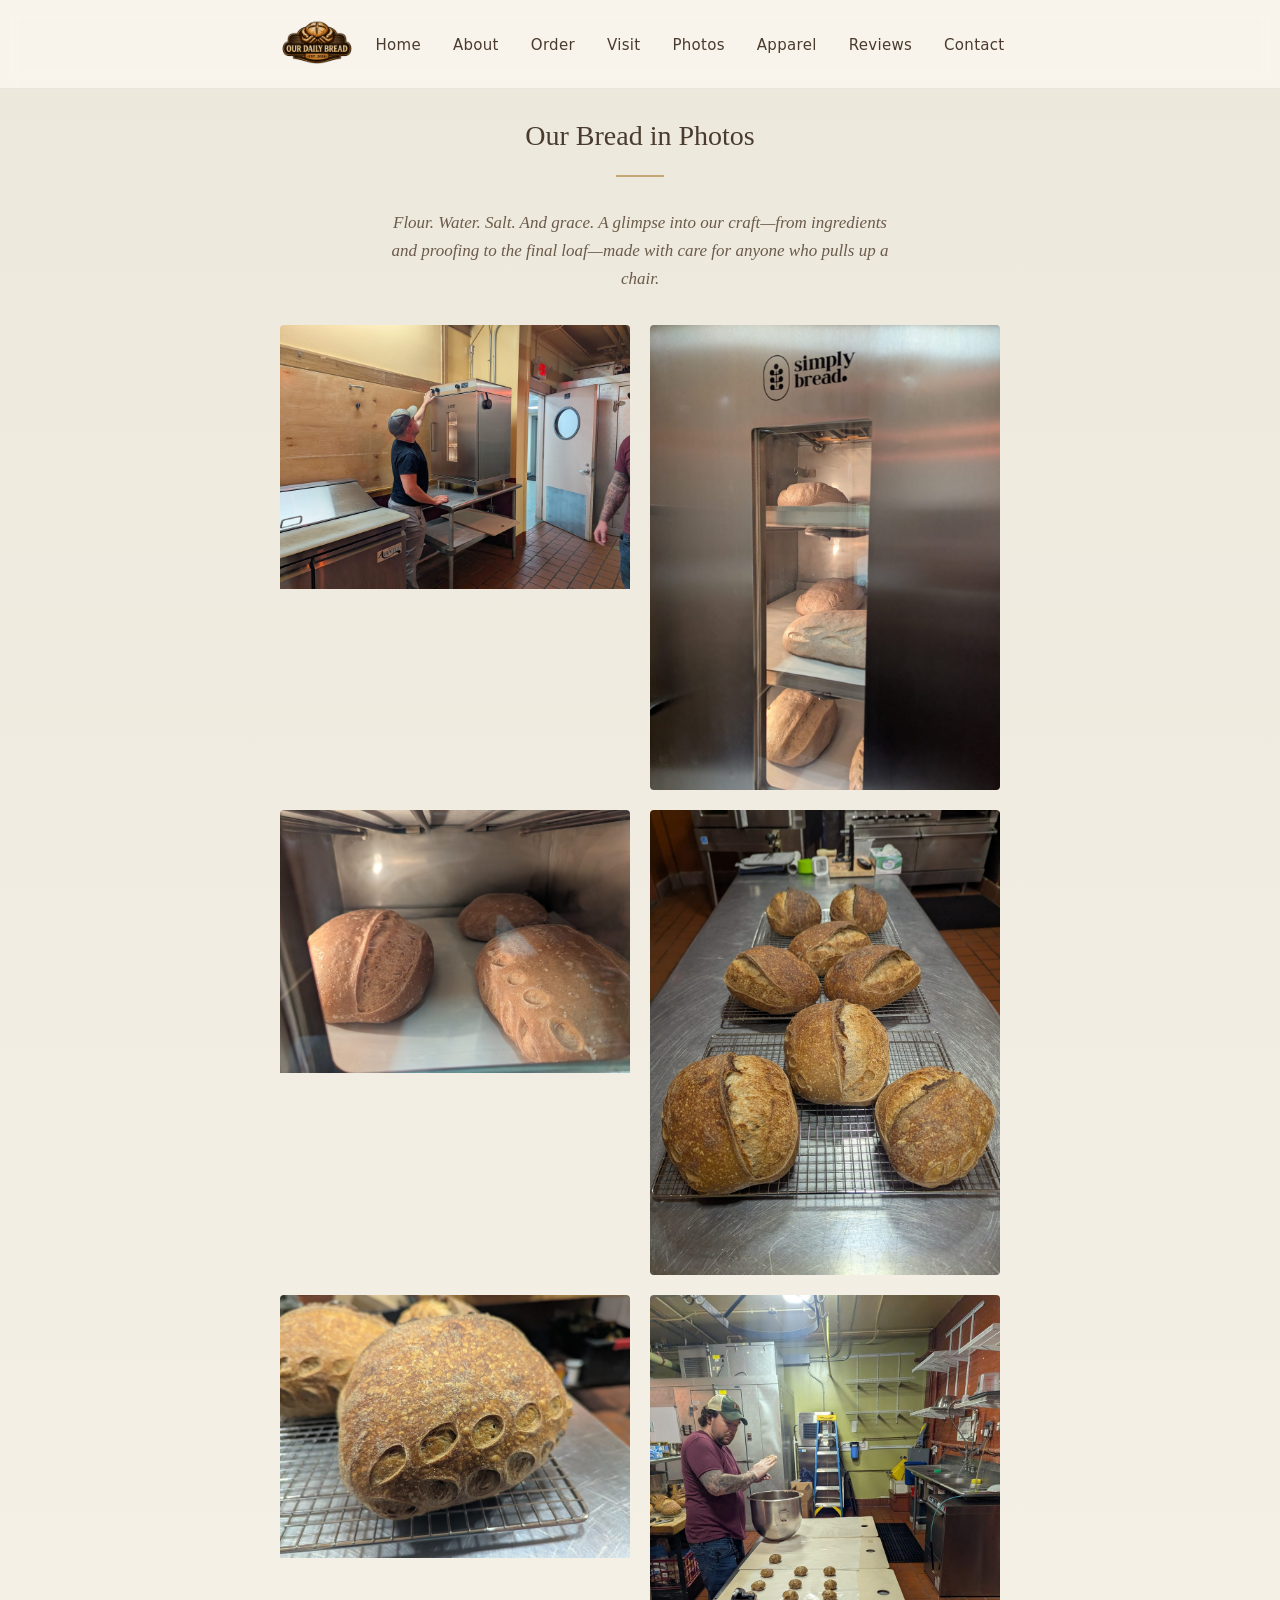
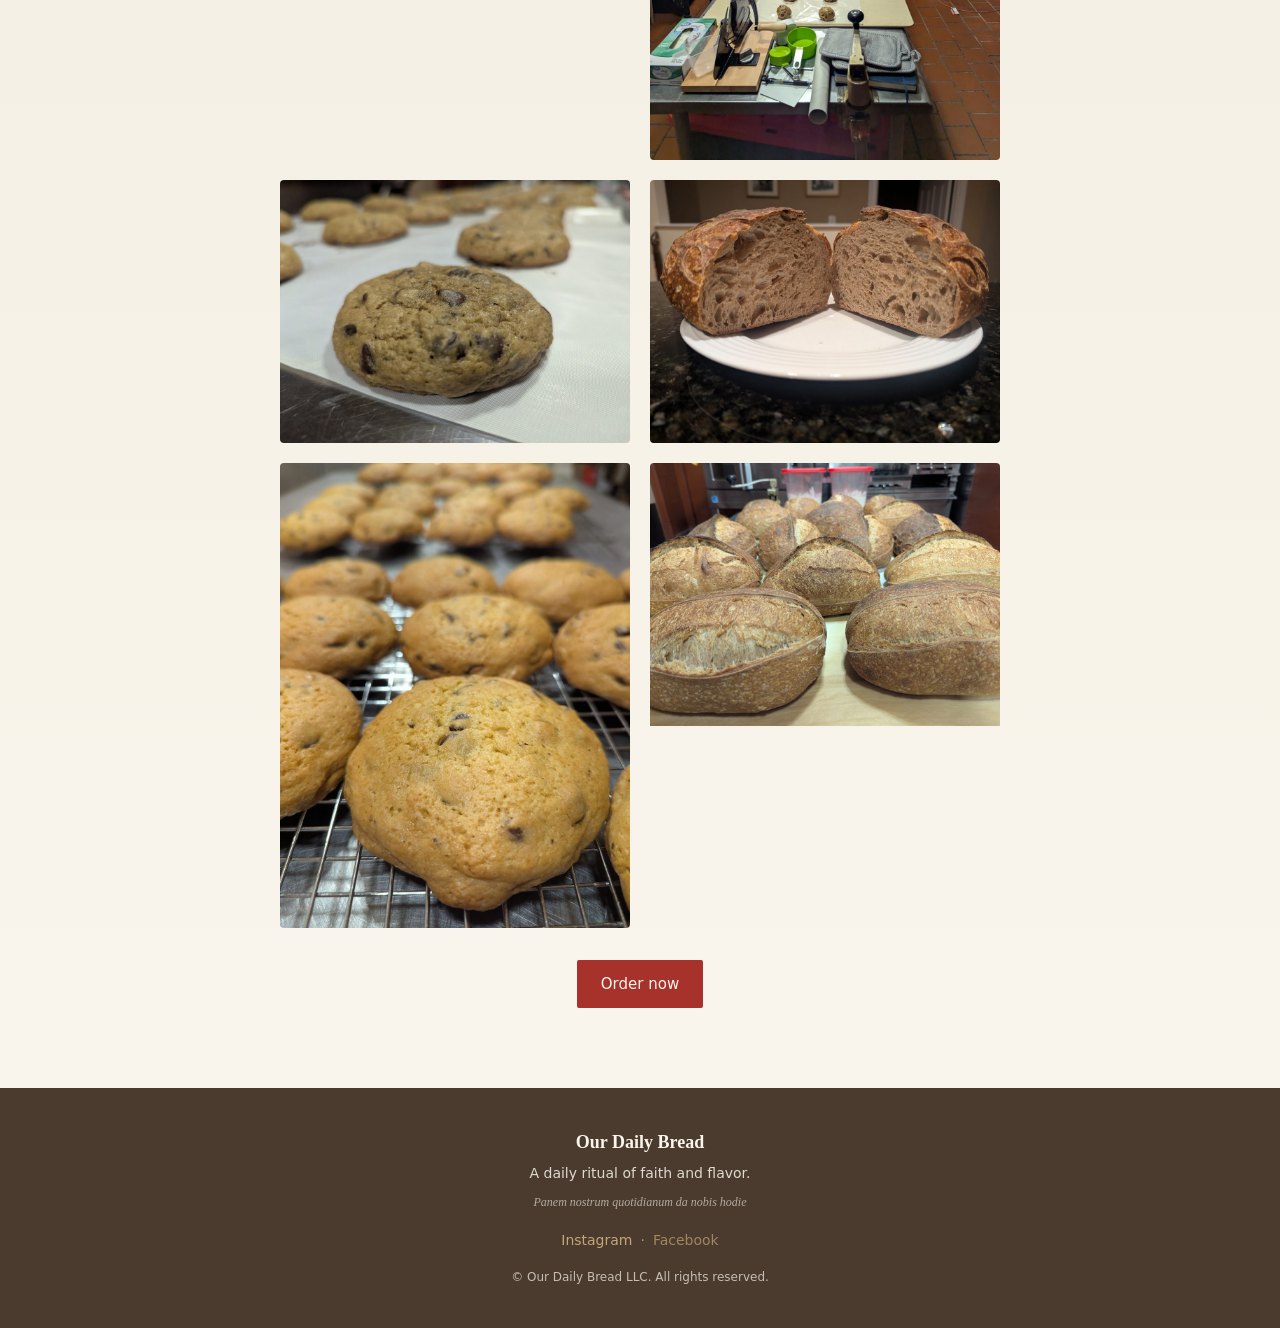
==== commit 1594c325: "Remove logo background and serve web-optimized gallery photos for faster loading. Co-authored-by: Cu" ====
--- a/photos.html
+++ b/photos.html
@@ -12,7 +12,7 @@
   <link rel="preconnect" href="https://fonts.googleapis.com">
   <link rel="preconnect" href="https://fonts.gstatic.com" crossorigin>
   <link href="https://fonts.googleapis.com/css2?family=EB+Garamond:ital,wght@0,400;0,500;0,600;0,700;1,400&family=Libre+Franklin:wght@300;400;500;600&display=swap" rel="stylesheet">
-  <link rel="stylesheet" href="css/styles.css?v=7">
+  <link rel="stylesheet" href="css/styles.css?v=9">
   <link rel="canonical" href="https://odbread.com/photos.html">
 </head>
 <body>
@@ -46,34 +46,34 @@
         <p class="gallery-intro">Flour. Water. Salt. And grace. A glimpse into our craft—from ingredients and proofing to the final loaf—made with care for anyone who pulls up a chair.</p>
         <div class="gallery-grid">
           <div class="gallery-item">
-            <img src="images/2026_06_27/PXL_20260622_192205448.MP.jpg" alt="Our Daily Bread artisan sourdough and kitchen, Dover NH" width="400" height="400" loading="lazy">
+            <img src="images/gallery/PXL_20260622_192205448.MP.jpg" alt="Our Daily Bread artisan sourdough and kitchen, Dover NH" width="400" height="400" loading="lazy">
           </div>
           <div class="gallery-item">
-            <img src="images/2026_06_27/PXL_20260622_193501211.jpg" alt="Our Daily Bread artisan sourdough and kitchen, Dover NH" width="400" height="400" loading="lazy">
+            <img src="images/gallery/PXL_20260622_193501211.jpg" alt="Our Daily Bread artisan sourdough and kitchen, Dover NH" width="400" height="400" loading="lazy">
           </div>
           <div class="gallery-item">
-            <img src="images/2026_06_27/PXL_20260622_194040164.jpg" alt="Our Daily Bread artisan sourdough and kitchen, Dover NH" width="400" height="400" loading="lazy">
+            <img src="images/gallery/PXL_20260622_194040164.jpg" alt="Our Daily Bread artisan sourdough and kitchen, Dover NH" width="400" height="400" loading="lazy">
           </div>
           <div class="gallery-item">
-            <img src="images/2026_06_27/PXL_20260622_201004152.jpg" alt="Our Daily Bread artisan sourdough and kitchen, Dover NH" width="400" height="400" loading="lazy">
+            <img src="images/gallery/PXL_20260622_201004152.jpg" alt="Our Daily Bread artisan sourdough and kitchen, Dover NH" width="400" height="400" loading="lazy">
           </div>
           <div class="gallery-item">
-            <img src="images/2026_06_27/PXL_20260622_201018213.jpg" alt="Our Daily Bread artisan sourdough and kitchen, Dover NH" width="400" height="400" loading="lazy">
+            <img src="images/gallery/PXL_20260622_201018213.jpg" alt="Our Daily Bread artisan sourdough and kitchen, Dover NH" width="400" height="400" loading="lazy">
           </div>
           <div class="gallery-item">
-            <img src="images/2026_06_27/PXL_20260622_201647684.MP.jpg" alt="Our Daily Bread artisan sourdough and kitchen, Dover NH" width="400" height="400" loading="lazy">
+            <img src="images/gallery/PXL_20260622_201647684.MP.jpg" alt="Our Daily Bread artisan sourdough and kitchen, Dover NH" width="400" height="400" loading="lazy">
           </div>
           <div class="gallery-item">
-            <img src="images/2026_06_27/PXL_20260622_204603319.jpg" alt="Our Daily Bread artisan sourdough and kitchen, Dover NH" width="400" height="400" loading="lazy">
+            <img src="images/gallery/PXL_20260622_204603319.jpg" alt="Our Daily Bread artisan sourdough and kitchen, Dover NH" width="400" height="400" loading="lazy">
           </div>
           <div class="gallery-item">
-            <img src="images/2026_06_27/PXL_20260624_011551714.jpg" alt="Our Daily Bread artisan sourdough and kitchen, Dover NH" width="400" height="400" loading="lazy">
+            <img src="images/gallery/PXL_20260624_011551714.jpg" alt="Our Daily Bread artisan sourdough and kitchen, Dover NH" width="400" height="400" loading="lazy">
           </div>
           <div class="gallery-item">
-            <img src="images/2026_06_27/PXL_20260625_212913697.MP.jpg" alt="Our Daily Bread artisan sourdough and kitchen, Dover NH" width="400" height="400" loading="lazy">
+            <img src="images/gallery/PXL_20260625_212913697.MP.jpg" alt="Our Daily Bread artisan sourdough and kitchen, Dover NH" width="400" height="400" loading="lazy">
           </div>
           <div class="gallery-item">
-            <img src="images/2026_06_27/PXL_20260626_145506196.jpg" alt="Our Daily Bread artisan sourdough and kitchen, Dover NH" width="400" height="400" loading="lazy">
+            <img src="images/gallery/PXL_20260626_145506196.jpg" alt="Our Daily Bread artisan sourdough and kitchen, Dover NH" width="400" height="400" loading="lazy">
           </div>
         </div>
         <p class="gallery-cta"><a href="https://app.simply-bread.co/odbread/" class="btn btn-primary" target="_blank" rel="noopener noreferrer">Order now</a></p>
--- a/css/styles.css
+++ b/css/styles.css
@@ -662,6 +662,18 @@
   color: var(--iron-brown);
 }
 
+.donation-stat {
+  font-size: 1.0625rem;
+  margin: 0 0 1rem;
+}
+
+.donation-total {
+  font-family: var(--font-serif);
+  font-size: 1.5rem;
+  font-weight: 600;
+  color: var(--brick-red);
+}
+
 .powered-by {
   margin: 1.5rem 0 0;
 }
@@ -1052,6 +1064,11 @@
 @media (min-width: 768px) {
   .testimonials-grid {
     grid-template-columns: repeat(3, 1fr);
+  }
+
+  .testimonials-grid--two {
+    grid-template-columns: repeat(2, 1fr);
+    max-width: 42rem;
   }
 }
 
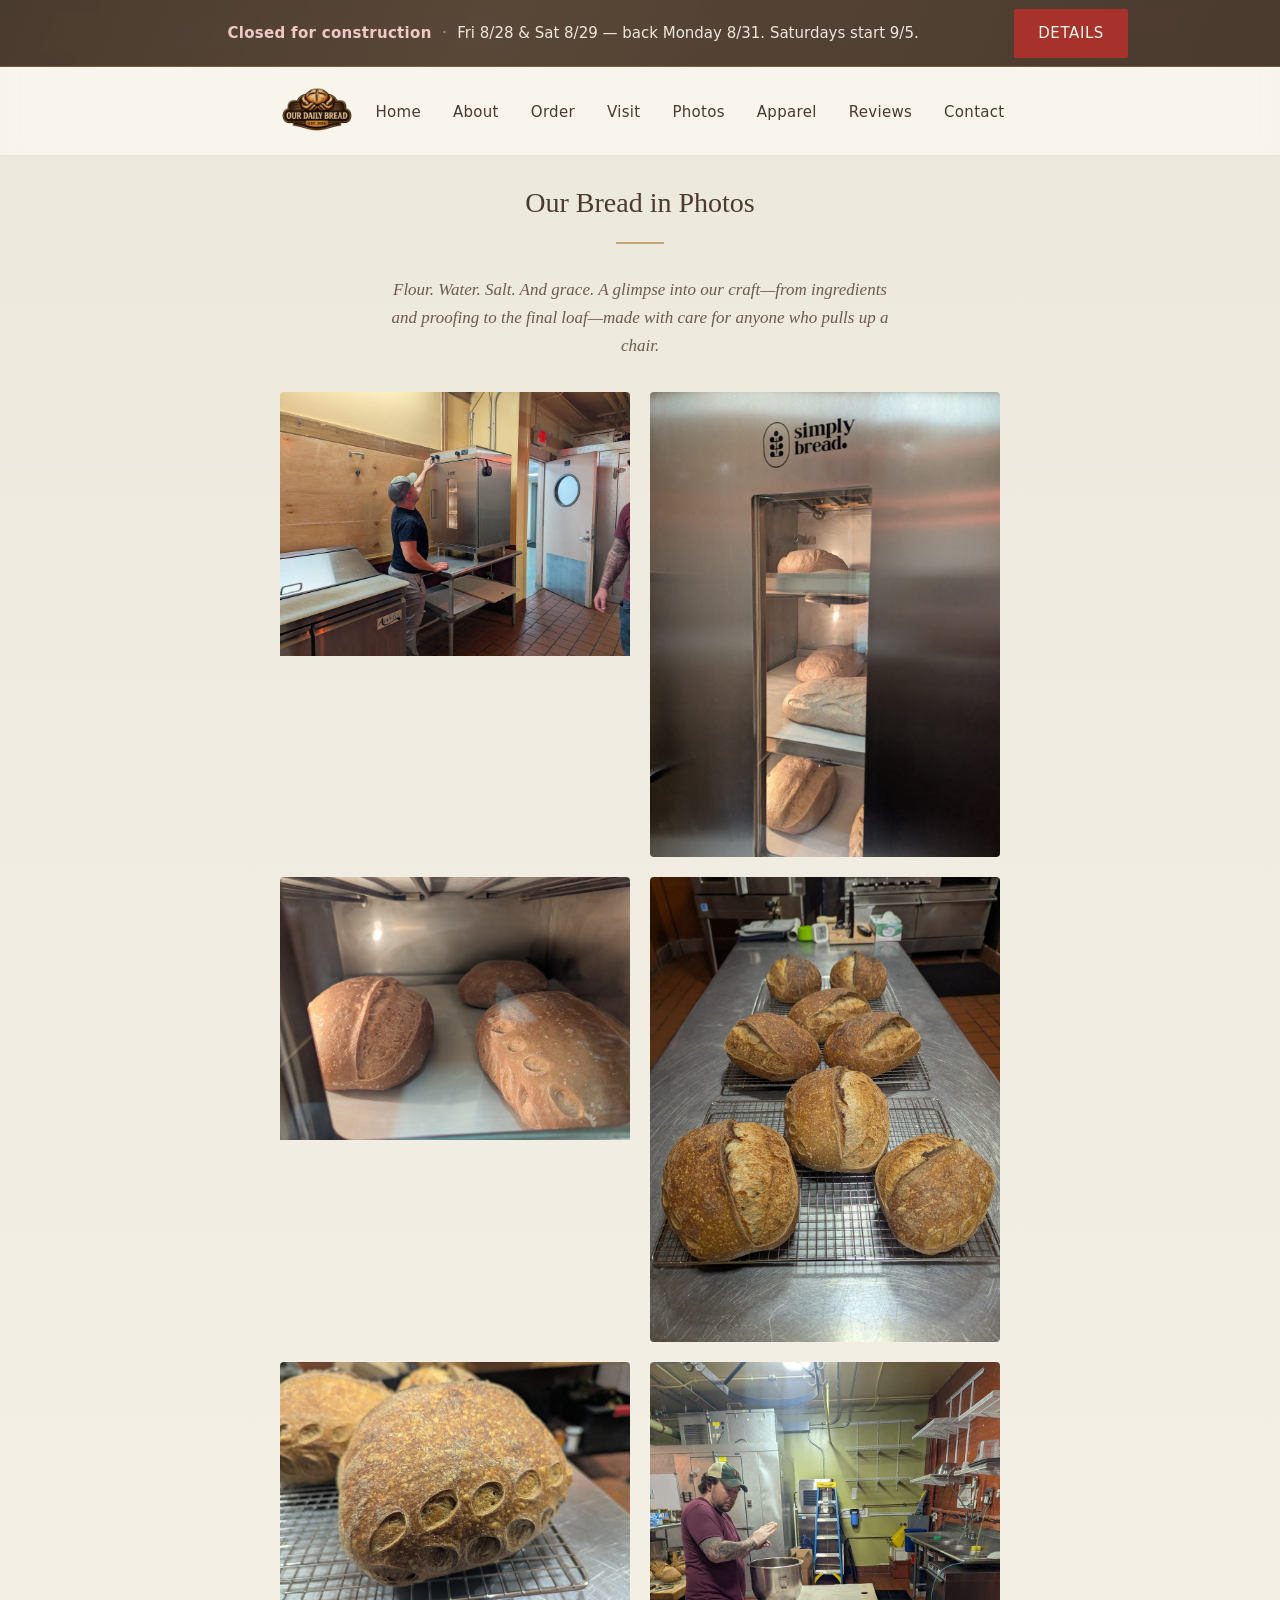
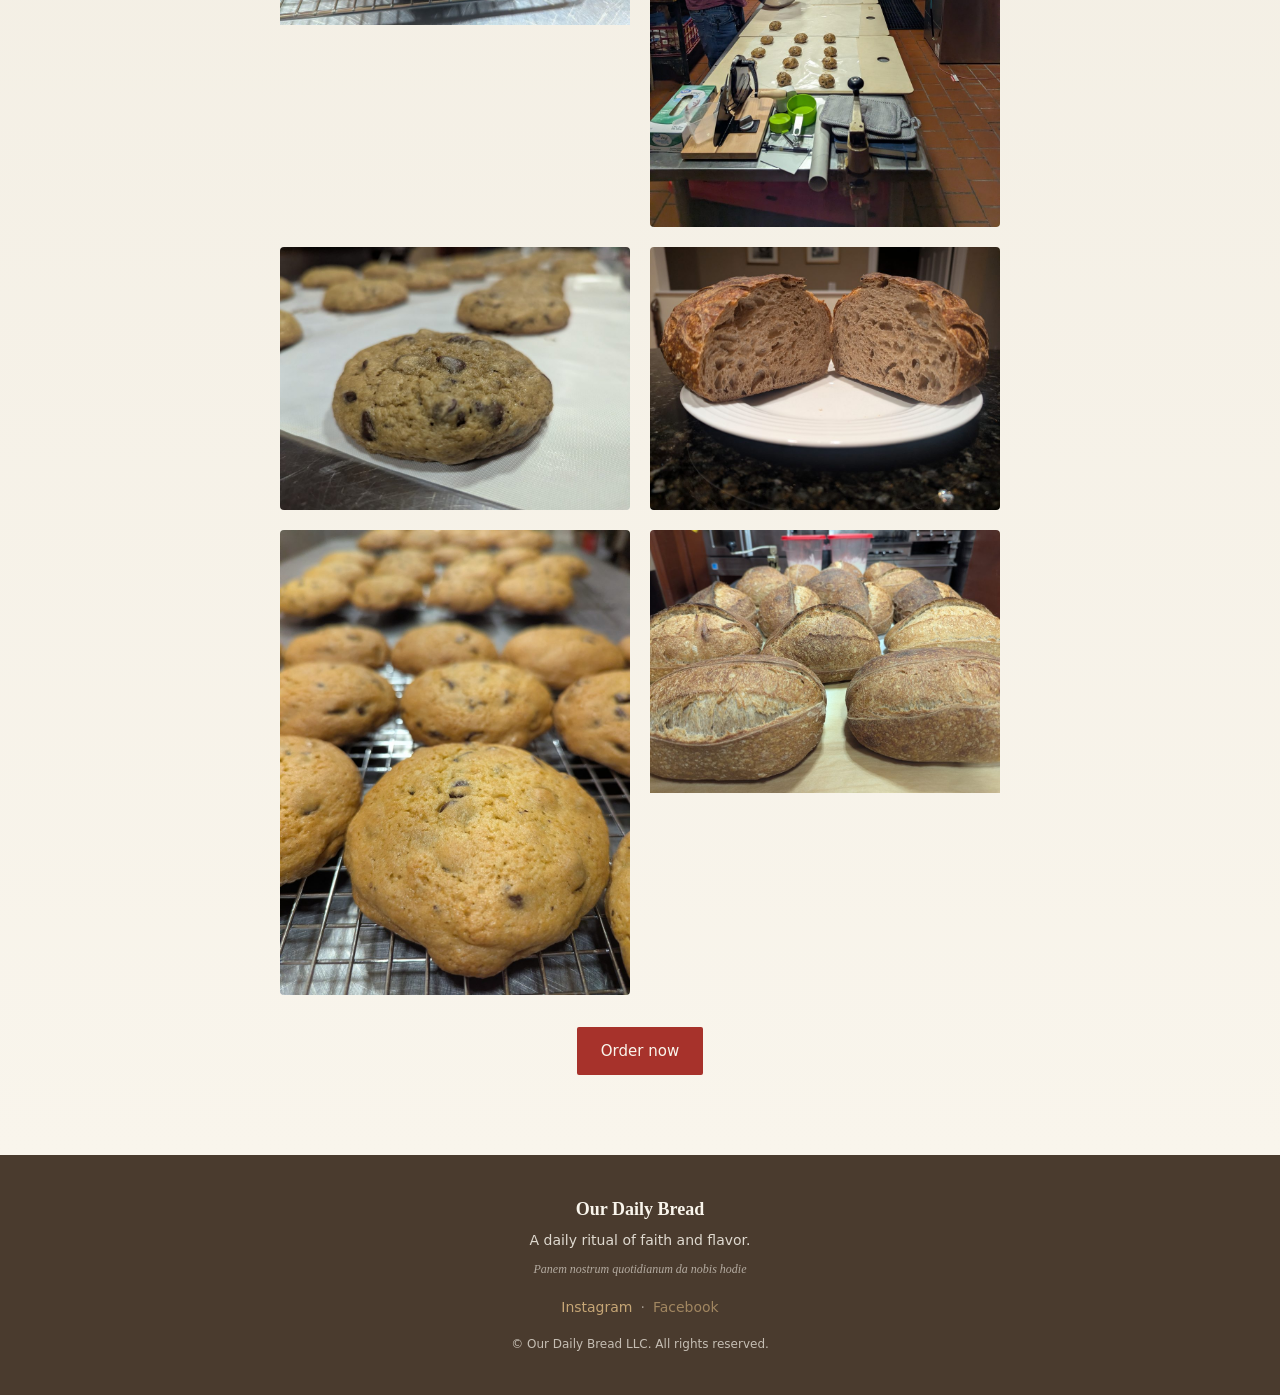
==== commit 799bc8b6: "Announce McConnell Center construction closure for Aug 28-29 on the site banner and Visit section. C" ====
--- a/photos.html
+++ b/photos.html
@@ -12,11 +12,21 @@
   <link rel="preconnect" href="https://fonts.googleapis.com">
   <link rel="preconnect" href="https://fonts.gstatic.com" crossorigin>
   <link href="https://fonts.googleapis.com/css2?family=EB+Garamond:ital,wght@0,400;0,500;0,600;0,700;1,400&family=Libre+Franklin:wght@300;400;500;600&display=swap" rel="stylesheet">
-  <link rel="stylesheet" href="css/styles.css?v=9">
+  <link rel="stylesheet" href="css/styles.css?v=12">
   <link rel="canonical" href="https://odbread.com/photos.html">
 </head>
 <body>
   <header class="site-header">
+    <div class="closure-banner" role="status">
+      <div class="closure-banner-inner">
+        <p class="closure-banner-text">
+          <span class="closure-banner-headline">Closed for construction</span>
+          <span class="closure-banner-sep" aria-hidden="true">&middot;</span>
+          <span class="closure-banner-sub">Fri&nbsp;8/28 &amp; Sat&nbsp;8/29 — back Monday&nbsp;8/31. Saturdays start&nbsp;9/5.</span>
+        </p>
+        <a href="index.html#construction-closure" class="btn btn-closure">Details</a>
+      </div>
+    </div>
     <nav class="nav">
       <a href="index.html" class="logo">
         <img src="images/our-daily-bread-logo.png" alt="Our Daily Bread — artisan sourdough bakery, Dover NH" class="logo-img" width="200" height="56">
--- a/css/styles.css
+++ b/css/styles.css
@@ -13,19 +13,19 @@
   --brown-light: #6B5B4A;
   --font-serif: 'EB Garamond', Georgia, serif;
   --font-sans: 'Libre Franklin', system-ui, sans-serif;
-  /* Clears fixed header; exact value set in JS (ResizeObserver). Fallback if JS is off. */
-  --site-header-offset: 10rem;
+  /* Clears fixed header + closure banner; exact value set in JS (ResizeObserver). Fallback if JS is off. */
+  --site-header-offset: 12.5rem;
 }
 
 @media (min-width: 641px) {
   :root {
-    --site-header-offset: 9rem;
+    --site-header-offset: 11.5rem;
   }
 }
 
 @media (min-width: 901px) {
   :root {
-    --site-header-offset: 8.5rem;
+    --site-header-offset: 10.5rem;
   }
 }
 
@@ -118,11 +118,10 @@
   border-bottom: 1px solid rgba(74, 59, 46, 0.08);
 }
 
-/* Pre-sale announcement (Phase 1 — lead capture) */
-.presale-banner {
+/* Temporary construction closure banner */
+.closure-banner {
   width: 100%;
   background-color: #3d3128;
-  /* Layered gradients + grain (no large image asset — fast LCP). Optional: add a compressed WebP texture here. */
   background-image:
     linear-gradient(
       115deg,
@@ -131,19 +130,11 @@
       rgba(74, 59, 46, 0.96) 100%
     ),
     radial-gradient(ellipse 120% 180% at 0% 50%, rgba(198, 166, 118, 0.18) 0%, transparent 55%),
-    radial-gradient(ellipse 100% 160% at 100% 30%, rgba(167, 50, 43, 0.12) 0%, transparent 50%),
-    repeating-linear-gradient(
-      -12deg,
-      transparent,
-      transparent 2px,
-      rgba(249, 245, 236, 0.02) 2px,
-      rgba(249, 245, 236, 0.02) 3px
-    );
-  background-size: auto, auto, auto, auto;
+    radial-gradient(ellipse 100% 160% at 100% 30%, rgba(167, 50, 43, 0.18) 0%, transparent 50%);
   border-bottom: 1px solid rgba(198, 166, 118, 0.28);
 }
 
-.presale-banner-inner {
+.closure-banner-inner {
   display: flex;
   flex-direction: row;
   flex-wrap: wrap;
@@ -153,99 +144,65 @@
   row-gap: 0.35rem;
   max-width: 64rem;
   margin: 0 auto;
-  padding: 0.4rem 0.75rem;
+  padding: 0.45rem 0.75rem;
 }
 
 @media (min-width: 521px) {
-  .presale-banner-inner {
+  .closure-banner-inner {
     column-gap: 1.25rem;
-    row-gap: 0.75rem;
     padding: 0.55rem 1.5rem;
   }
 }
 
-.presale-banner-emblem {
-  display: none;
-  flex-shrink: 0;
-  align-items: center;
-}
-
-@media (min-width: 520px) {
-  .presale-banner-emblem {
-    display: flex;
-  }
-}
-
-.presale-banner-emblem img.presale-banner-loaf {
-  display: block;
-  width: 56px;
-  height: 34px;
-  object-fit: cover;
-  object-position: center;
-  border-radius: 3px;
-  vertical-align: middle;
-}
-
-.presale-banner-text {
+.closure-banner-text {
   margin: 0;
   flex: 1 1 min(100%, 15rem);
   min-width: 0;
   font-size: 0.8125rem;
-  line-height: 1.35;
-  color: var(--brick-red);
+  line-height: 1.4;
+  color: var(--cream);
   text-align: center;
 }
 
 @media (min-width: 521px) {
-  .presale-banner-emblem img.presale-banner-loaf {
-    width: 72px;
-    height: 44px;
-  }
-
-  .presale-banner-text {
+  .closure-banner-text {
     font-size: 0.9375rem;
   }
 }
 
-.presale-banner-headline {
+.closure-banner-headline {
   font-weight: 600;
   letter-spacing: 0.02em;
-  color: var(--brick-red);
-}
-
-.presale-banner-sep {
+  color: #f0c9c6;
+}
+
+.closure-banner-sep {
   display: none;
   margin: 0 0.35rem;
-  color: var(--brick-red);
-  opacity: 0.85;
+  color: var(--warm-sepia);
+  opacity: 0.9;
   font-weight: 400;
 }
 
-.presale-banner-sub {
+.closure-banner-sub {
   display: inline;
   font-weight: 400;
-  color: var(--brick-red);
-  opacity: 0.92;
+  color: rgba(249, 245, 236, 0.92);
 }
 
 @media (max-width: 520px) {
-  .presale-banner-sub::before {
+  .closure-banner-sub::before {
     content: '\00a0·\00a0';
   }
 }
 
 @media (min-width: 521px) {
-  .presale-banner-sep {
+  .closure-banner-sep {
     display: inline;
   }
-
-  .presale-banner-sub {
-    display: inline;
-    margin-top: 0;
-  }
-}
-
-.btn-presale {
+}
+
+.btn-closure {
   flex-shrink: 0;
   padding: 0.38rem 0.85rem;
   font-size: 0.75rem;
@@ -258,14 +215,14 @@
   border-radius: 2px;
 }
 
-.btn-presale:hover {
+.btn-closure:hover {
   background: #8a2924;
   color: var(--cream) !important;
   border-color: #8a2924;
 }
 
 @media (min-width: 521px) {
-  .btn-presale {
+  .btn-closure {
     padding: 0.45rem 1.1rem;
     font-size: 0.8125rem;
   }
@@ -796,7 +753,7 @@
 }
 
 .visit-container {
-  max-width: 56rem;
+  max-width: 60rem;
 }
 
 .visit-lead {
@@ -810,26 +767,26 @@
 .visit-grid {
   display: grid;
   gap: 1.5rem;
+  grid-template-columns: 1fr;
+}
+
+.visit-menu,
+.visit-closure {
+  grid-column: 1 / -1;
 }
 
 @media (min-width: 768px) {
   .visit-grid {
     grid-template-columns: 1fr 1fr;
-    align-items: start;
-  }
-
-  .visit-menu {
+  }
+
+  .visit-menu,
+  .visit-closure {
     grid-column: 1 / -1;
   }
-}
-
-@media (min-width: 1024px) {
-  .visit-grid {
-    grid-template-columns: 1.4fr 0.8fr 0.8fr;
-    gap: 2rem;
-  }
-
-  .visit-menu {
+
+  .visit-hours,
+  .visit-location {
     grid-column: auto;
   }
 }
@@ -855,6 +812,137 @@
   margin: 0 0 1rem;
 }
 
+.visit-closure {
+  text-align: center;
+  background-image:
+    radial-gradient(ellipse 90% 55% at 50% 0%, rgba(198, 166, 118, 0.18) 0%, transparent 55%),
+    radial-gradient(ellipse 70% 45% at 50% 100%, rgba(167, 50, 43, 0.06) 0%, transparent 50%);
+  border-color: rgba(198, 166, 118, 0.45);
+}
+
+.visit-closure-eyebrow {
+  margin: 0 0 0.5rem;
+  font-size: 0.75rem;
+  font-weight: 600;
+  letter-spacing: 0.16em;
+  text-transform: uppercase;
+  color: var(--brick-red);
+}
+
+.visit-closure h3 {
+  margin: 0 0 0.85rem;
+  font-size: clamp(1.5rem, 3vw, 1.85rem);
+}
+
+.visit-closure-lead {
+  margin: 0 auto 1rem;
+  max-width: 32rem;
+  color: var(--brown-light);
+}
+
+.visit-closure-dates {
+  margin: 0 0 0.35rem;
+  font-family: var(--font-serif);
+  font-size: clamp(1.2rem, 2.5vw, 1.5rem);
+  font-weight: 600;
+  line-height: 1.35;
+  color: var(--iron-brown);
+}
+
+.visit-closure-reopen {
+  margin: 0 0 1.25rem;
+  font-family: var(--font-serif);
+  font-size: clamp(1.05rem, 2vw, 1.2rem);
+  font-weight: 600;
+  color: var(--brick-red);
+}
+
+.visit-closure-aside {
+  max-width: 28rem;
+  margin: 0 auto;
+  padding-top: 1.15rem;
+  border-top: 1px solid rgba(74, 59, 46, 0.16);
+}
+
+.visit-closure-aside-label {
+  margin: 0 0 0.45rem;
+  font-size: 0.7rem;
+  font-weight: 700;
+  letter-spacing: 0.14em;
+  text-transform: uppercase;
+  color: var(--brick-red);
+}
+
+.visit-closure-aside-body {
+  margin: 0;
+  font-size: 0.975rem;
+  line-height: 1.5;
+  color: var(--brown-light);
+}
+
+.visit-closure-aside-body strong {
+  font-weight: 600;
+  color: var(--iron-brown);
+}
+
+.hours-note {
+  margin: 1rem 0 0;
+  font-size: 0.875rem;
+  color: var(--brown-light);
+}
+
+.menu-tabs {
+  display: flex;
+  flex-wrap: wrap;
+  gap: 0.35rem;
+  margin: -0.25rem 0 1.25rem;
+  padding-bottom: 1rem;
+  border-bottom: 1px solid rgba(74, 59, 46, 0.12);
+}
+
+.menu-tab {
+  appearance: none;
+  border: 1px solid rgba(74, 59, 46, 0.18);
+  background: transparent;
+  color: var(--brown-light);
+  font-family: var(--font-sans);
+  font-size: 0.8125rem;
+  font-weight: 600;
+  letter-spacing: 0.04em;
+  text-transform: uppercase;
+  padding: 0.5rem 0.85rem;
+  border-radius: 3px;
+  cursor: pointer;
+  transition: background 0.2s ease, color 0.2s ease, border-color 0.2s ease;
+}
+
+.menu-tab:hover {
+  color: var(--iron-brown);
+  border-color: rgba(74, 59, 46, 0.35);
+}
+
+.menu-tab.is-active {
+  background: var(--iron-brown);
+  border-color: var(--iron-brown);
+  color: var(--cream);
+}
+
+.menu-tab:focus-visible {
+  outline: 2px solid var(--brick-red);
+  outline-offset: 2px;
+}
+
+.menu-panel[hidden] {
+  display: none;
+}
+
+.menu-panel-lead {
+  font-size: 0.875rem;
+  line-height: 1.55;
+  color: var(--brown-light);
+  margin: 0 0 1.25rem;
+}
+
 .menu-category {
   margin-bottom: 1.5rem;
 }
@@ -869,6 +957,18 @@
   margin: 0 0 0.5rem;
   color: var(--iron-brown);
   letter-spacing: 0.02em;
+}
+
+.menu-category-tag {
+  display: inline-block;
+  margin-left: 0.4rem;
+  font-family: var(--font-sans);
+  font-size: 0.6875rem;
+  font-weight: 600;
+  letter-spacing: 0.04em;
+  text-transform: uppercase;
+  color: var(--brick-red);
+  vertical-align: middle;
 }
 
 .menu-list {
@@ -878,11 +978,14 @@
 }
 
 .menu-list li {
-  padding: 0.35rem 0;
+  display: flex;
+  flex-direction: column;
+  align-items: stretch;
+  padding: 0.5rem 0;
   padding-left: 1rem;
   position: relative;
   font-size: 0.9375rem;
-  line-height: 1.5;
+  line-height: 1.45;
 }
 
 .menu-list li::before {
@@ -891,7 +994,46 @@
   left: 0;
   color: var(--warm-sepia);
   font-size: 0.625rem;
-  top: 0.65rem;
+  top: 0.7rem;
+}
+
+.menu-item-row {
+  display: grid;
+  grid-template-columns: minmax(0, 1fr) auto;
+  column-gap: 1.25rem;
+  align-items: baseline;
+  width: 100%;
+}
+
+.menu-item-name {
+  font-family: var(--font-serif);
+  font-size: 1.0625rem;
+  font-weight: 600;
+  color: var(--iron-brown);
+  line-height: 1.25;
+  min-width: 0;
+}
+
+.menu-item-price {
+  font-family: var(--font-serif);
+  font-size: 1.0625rem;
+  font-weight: 700;
+  color: var(--brick-red);
+  white-space: nowrap;
+  text-align: right;
+  justify-self: end;
+}
+
+.menu-item-desc {
+  display: block;
+  width: 100%;
+  margin-top: 0.2rem;
+  font-family: var(--font-serif);
+  font-size: 0.875rem;
+  font-style: italic;
+  font-weight: 400;
+  color: var(--brown-light);
+  line-height: 1.4;
 }
 
 .menu-note {
@@ -899,6 +1041,15 @@
   font-style: italic;
   color: var(--brown-light);
   margin: 0.75rem 0 0;
+}
+
+.menu-tax {
+  font-size: 0.75rem;
+  color: var(--brown-light);
+  margin: 1.25rem 0 0;
+  padding-top: 0.85rem;
+  border-top: 1px solid rgba(74, 59, 46, 0.1);
+  line-height: 1.45;
 }
 
 .hours-list {
@@ -1386,3 +1537,161 @@
   color: var(--brown-light);
   opacity: 0.85;
 }
+
+
+/* FIRST15 welcome offer popup */
+.promo-modal[hidden] {
+  display: none !important;
+}
+
+.promo-modal {
+  position: fixed;
+  inset: 0;
+  z-index: 1000;
+  display: flex;
+  align-items: center;
+  justify-content: center;
+  padding: 1.25rem;
+}
+
+.promo-modal-backdrop {
+  position: absolute;
+  inset: 0;
+  background:
+    radial-gradient(ellipse 80% 60% at 50% 40%, rgba(74, 59, 46, 0.35) 0%, rgba(42, 33, 24, 0.55) 100%);
+  animation: promo-fade-in 0.35s ease both;
+}
+
+.promo-modal-panel {
+  position: relative;
+  z-index: 1;
+  width: min(100%, 26rem);
+  padding: 2rem 1.75rem 1.5rem;
+  text-align: center;
+  color: var(--iron-brown);
+  background:
+    radial-gradient(ellipse 90% 55% at 50% -10%, rgba(198, 166, 118, 0.28) 0%, transparent 58%),
+    radial-gradient(ellipse 70% 40% at 85% 100%, rgba(167, 50, 43, 0.08) 0%, transparent 55%),
+    var(--cream);
+  border: 1px solid rgba(198, 166, 118, 0.65);
+  box-shadow: 0 24px 60px rgba(42, 33, 24, 0.28);
+  animation: promo-rise-in 0.45s cubic-bezier(0.22, 1, 0.36, 1) both;
+}
+
+.promo-modal-close {
+  position: absolute;
+  top: 0.65rem;
+  right: 0.75rem;
+  width: 2rem;
+  height: 2rem;
+  border: none;
+  background: transparent;
+  color: var(--brown-light);
+  font-size: 1.5rem;
+  line-height: 1;
+  cursor: pointer;
+}
+
+.promo-modal-close:hover,
+.promo-modal-close:focus-visible {
+  color: var(--iron-brown);
+}
+
+.promo-modal-eyebrow {
+  margin: 0;
+  font-size: 0.75rem;
+  font-weight: 600;
+  letter-spacing: 0.18em;
+  text-transform: uppercase;
+  color: var(--brick-red);
+}
+
+.promo-modal-title {
+  margin: 0.45rem 0 0;
+  font-family: var(--font-serif);
+  font-size: clamp(1.75rem, 4vw, 2.15rem);
+  font-weight: 600;
+  line-height: 1.15;
+  color: var(--iron-brown);
+}
+
+.promo-modal-desc {
+  margin: 0.75rem 0 0;
+  font-size: 1rem;
+  line-height: 1.5;
+  color: var(--brown-light);
+}
+
+.promo-modal-desc strong {
+  color: var(--brick-red);
+  font-weight: 600;
+}
+
+.promo-modal-code {
+  margin: 1.15rem auto 0;
+  width: fit-content;
+  padding: 0.55rem 1.15rem;
+  font-family: var(--font-sans);
+  font-size: 1.5rem;
+  font-weight: 600;
+  letter-spacing: 0.14em;
+  font-variant-numeric: lining-nums;
+  text-transform: uppercase;
+  color: var(--brick-red);
+  background: rgba(237, 232, 220, 0.85);
+  border: 1px solid rgba(198, 166, 118, 0.7);
+}
+
+.promo-modal-cta {
+  display: inline-flex;
+  margin-top: 1.25rem;
+  animation: promo-cta-pulse 2.8s ease-in-out 0.8s infinite;
+}
+
+.promo-modal-dismiss {
+  display: block;
+  margin: 0.85rem auto 0;
+  padding: 0;
+  border: none;
+  background: none;
+  font-family: var(--font-sans);
+  font-size: 0.875rem;
+  color: var(--brown-light);
+  cursor: pointer;
+  text-decoration: underline;
+  text-underline-offset: 0.15em;
+}
+
+.promo-modal-dismiss:hover,
+.promo-modal-dismiss:focus-visible {
+  color: var(--iron-brown);
+}
+
+@keyframes promo-fade-in {
+  from { opacity: 0; }
+  to { opacity: 1; }
+}
+
+@keyframes promo-rise-in {
+  from {
+    opacity: 0;
+    transform: translateY(0.75rem) scale(0.98);
+  }
+  to {
+    opacity: 1;
+    transform: translateY(0) scale(1);
+  }
+}
+
+@keyframes promo-cta-pulse {
+  0%, 100% { box-shadow: 0 0 0 0 rgba(167, 50, 43, 0); }
+  50% { box-shadow: 0 0 0 6px rgba(167, 50, 43, 0.12); }
+}
+
+@media (prefers-reduced-motion: reduce) {
+  .promo-modal-backdrop,
+  .promo-modal-panel,
+  .promo-modal-cta {
+    animation: none;
+  }
+}
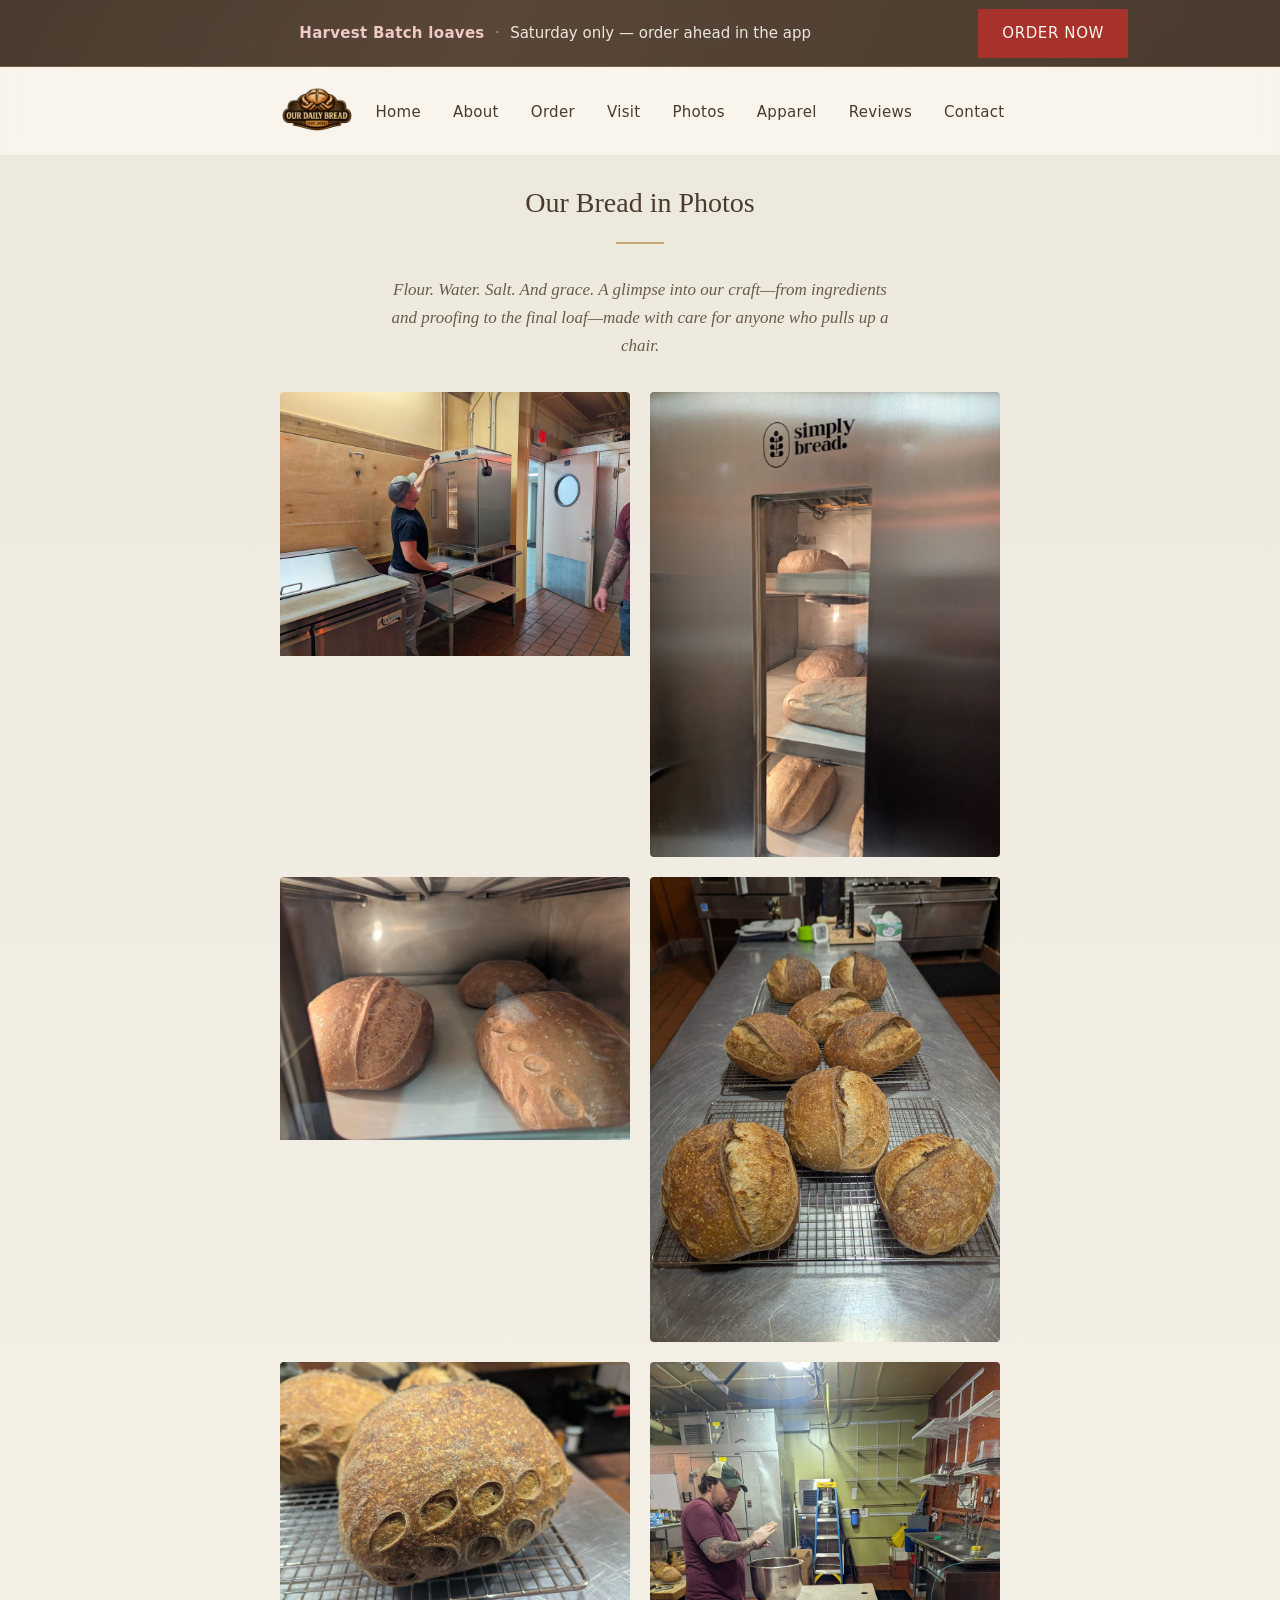
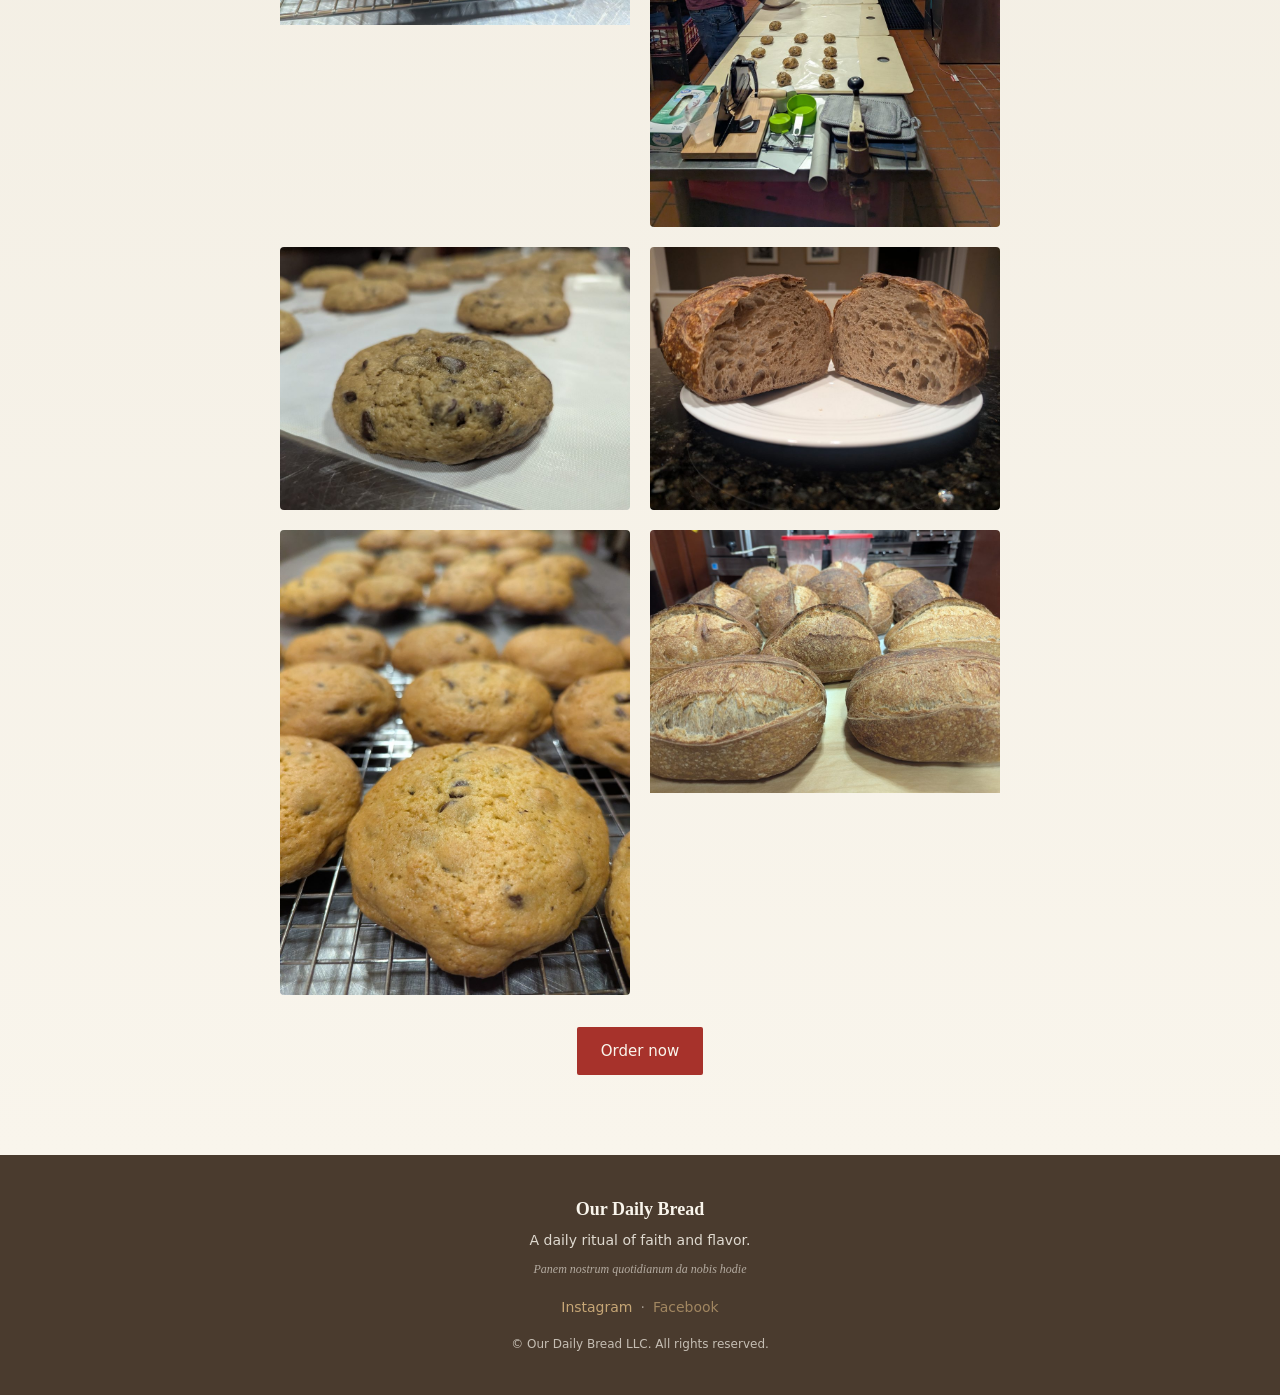
==== commit b62bcad1: "Replace construction notice with Harvest Batch promo and refresh menus for grab-and-go lunch. Co-aut" ====
--- a/photos.html
+++ b/photos.html
@@ -12,19 +12,19 @@
   <link rel="preconnect" href="https://fonts.googleapis.com">
   <link rel="preconnect" href="https://fonts.gstatic.com" crossorigin>
   <link href="https://fonts.googleapis.com/css2?family=EB+Garamond:ital,wght@0,400;0,500;0,600;0,700;1,400&family=Libre+Franklin:wght@300;400;500;600&display=swap" rel="stylesheet">
-  <link rel="stylesheet" href="css/styles.css?v=12">
+  <link rel="stylesheet" href="css/styles.css?v=13">
   <link rel="canonical" href="https://odbread.com/photos.html">
 </head>
 <body>
   <header class="site-header">
-    <div class="closure-banner" role="status">
-      <div class="closure-banner-inner">
-        <p class="closure-banner-text">
-          <span class="closure-banner-headline">Closed for construction</span>
-          <span class="closure-banner-sep" aria-hidden="true">&middot;</span>
-          <span class="closure-banner-sub">Fri&nbsp;8/28 &amp; Sat&nbsp;8/29 — back Monday&nbsp;8/31. Saturdays start&nbsp;9/5.</span>
+    <div class="promo-banner" role="status">
+      <div class="promo-banner-inner">
+        <p class="promo-banner-text">
+          <span class="promo-banner-headline">Harvest Batch loaves</span>
+          <span class="promo-banner-sep" aria-hidden="true">&middot;</span>
+          <span class="promo-banner-sub">Saturday only — order ahead in the app</span>
         </p>
-        <a href="index.html#construction-closure" class="btn btn-closure">Details</a>
+        <a href="https://app.simply-bread.co/odbread/" class="btn btn-promo" target="_blank" rel="noopener noreferrer">Order now</a>
       </div>
     </div>
     <nav class="nav">
--- a/css/styles.css
+++ b/css/styles.css
@@ -13,7 +13,7 @@
   --brown-light: #6B5B4A;
   --font-serif: 'EB Garamond', Georgia, serif;
   --font-sans: 'Libre Franklin', system-ui, sans-serif;
-  /* Clears fixed header + closure banner; exact value set in JS (ResizeObserver). Fallback if JS is off. */
+  /* Clears fixed header + promo banner; exact value set in JS (ResizeObserver). Fallback if JS is off. */
   --site-header-offset: 12.5rem;
 }
 
@@ -119,7 +119,7 @@
 }
 
 /* Temporary construction closure banner */
-.closure-banner {
+.promo-banner {
   width: 100%;
   background-color: #3d3128;
   background-image:
@@ -134,7 +134,7 @@
   border-bottom: 1px solid rgba(198, 166, 118, 0.28);
 }
 
-.closure-banner-inner {
+.promo-banner-inner {
   display: flex;
   flex-direction: row;
   flex-wrap: wrap;
@@ -148,13 +148,13 @@
 }
 
 @media (min-width: 521px) {
-  .closure-banner-inner {
+  .promo-banner-inner {
     column-gap: 1.25rem;
     padding: 0.55rem 1.5rem;
   }
 }
 
-.closure-banner-text {
+.promo-banner-text {
   margin: 0;
   flex: 1 1 min(100%, 15rem);
   min-width: 0;
@@ -165,18 +165,18 @@
 }
 
 @media (min-width: 521px) {
-  .closure-banner-text {
+  .promo-banner-text {
     font-size: 0.9375rem;
   }
 }
 
-.closure-banner-headline {
+.promo-banner-headline {
   font-weight: 600;
   letter-spacing: 0.02em;
   color: #f0c9c6;
 }
 
-.closure-banner-sep {
+.promo-banner-sep {
   display: none;
   margin: 0 0.35rem;
   color: var(--warm-sepia);
@@ -184,25 +184,25 @@
   font-weight: 400;
 }
 
-.closure-banner-sub {
+.promo-banner-sub {
   display: inline;
   font-weight: 400;
   color: rgba(249, 245, 236, 0.92);
 }
 
 @media (max-width: 520px) {
-  .closure-banner-sub::before {
+  .promo-banner-sub::before {
     content: '\00a0·\00a0';
   }
 }
 
 @media (min-width: 521px) {
-  .closure-banner-sep {
+  .promo-banner-sep {
     display: inline;
   }
 }
 
-.btn-closure {
+.btn-promo {
   flex-shrink: 0;
   padding: 0.38rem 0.85rem;
   font-size: 0.75rem;
@@ -215,14 +215,14 @@
   border-radius: 2px;
 }
 
-.btn-closure:hover {
+.btn-promo:hover {
   background: #8a2924;
   color: var(--cream) !important;
   border-color: #8a2924;
 }
 
 @media (min-width: 521px) {
-  .btn-closure {
+  .btn-promo {
     padding: 0.45rem 1.1rem;
     font-size: 0.8125rem;
   }
@@ -771,7 +771,7 @@
 }
 
 .visit-menu,
-.visit-closure {
+.visit-harvest {
   grid-column: 1 / -1;
 }
 
@@ -781,7 +781,7 @@
   }
 
   .visit-menu,
-  .visit-closure {
+  .visit-harvest {
     grid-column: 1 / -1;
   }
 
@@ -812,7 +812,7 @@
   margin: 0 0 1rem;
 }
 
-.visit-closure {
+.visit-harvest {
   text-align: center;
   background-image:
     radial-gradient(ellipse 90% 55% at 50% 0%, rgba(198, 166, 118, 0.18) 0%, transparent 55%),
@@ -820,7 +820,7 @@
   border-color: rgba(198, 166, 118, 0.45);
 }
 
-.visit-closure-eyebrow {
+.visit-harvest-eyebrow {
   margin: 0 0 0.5rem;
   font-size: 0.75rem;
   font-weight: 600;
@@ -829,66 +829,67 @@
   color: var(--brick-red);
 }
 
-.visit-closure h3 {
+.visit-harvest h3 {
   margin: 0 0 0.85rem;
   font-size: clamp(1.5rem, 3vw, 1.85rem);
 }
 
-.visit-closure-lead {
-  margin: 0 auto 1rem;
+.visit-harvest-lead {
+  margin: 0 auto 1.25rem;
   max-width: 32rem;
   color: var(--brown-light);
 }
 
-.visit-closure-dates {
-  margin: 0 0 0.35rem;
+.harvest-list {
+  list-style: none;
+  margin: 0 auto 1.5rem;
+  padding: 0;
+  max-width: 28rem;
+  text-align: left;
+}
+
+.harvest-list li {
+  display: flex;
+  justify-content: space-between;
+  align-items: baseline;
+  gap: 1rem;
+  padding: 0.55rem 0;
+  border-bottom: 1px solid rgba(74, 59, 46, 0.12);
+  font-size: 1rem;
+}
+
+.harvest-list li:last-child {
+  border-bottom: none;
+}
+
+.harvest-name {
   font-family: var(--font-serif);
-  font-size: clamp(1.2rem, 2.5vw, 1.5rem);
-  font-weight: 600;
-  line-height: 1.35;
-  color: var(--iron-brown);
-}
-
-.visit-closure-reopen {
-  margin: 0 0 1.25rem;
-  font-family: var(--font-serif);
-  font-size: clamp(1.05rem, 2vw, 1.2rem);
-  font-weight: 600;
-  color: var(--brick-red);
-}
-
-.visit-closure-aside {
-  max-width: 28rem;
-  margin: 0 auto;
-  padding-top: 1.15rem;
-  border-top: 1px solid rgba(74, 59, 46, 0.16);
-}
-
-.visit-closure-aside-label {
-  margin: 0 0 0.45rem;
-  font-size: 0.7rem;
-  font-weight: 700;
-  letter-spacing: 0.14em;
-  text-transform: uppercase;
-  color: var(--brick-red);
-}
-
-.visit-closure-aside-body {
+  font-weight: 600;
+  color: var(--iron-brown);
+}
+
+.harvest-price {
+  flex-shrink: 0;
+  font-weight: 600;
+  color: var(--brick-red);
+}
+
+.visit-harvest-cta {
   margin: 0;
-  font-size: 0.975rem;
-  line-height: 1.5;
-  color: var(--brown-light);
-}
-
-.visit-closure-aside-body strong {
-  font-weight: 600;
-  color: var(--iron-brown);
 }
 
 .hours-note {
   margin: 1rem 0 0;
   font-size: 0.875rem;
   color: var(--brown-light);
+}
+
+.menu-disclaimer {
+  margin: 1.25rem 0 0;
+  font-size: 0.8125rem;
+  font-style: italic;
+  color: var(--brown-light);
+  line-height: 1.45;
 }
 
 .menu-tabs {
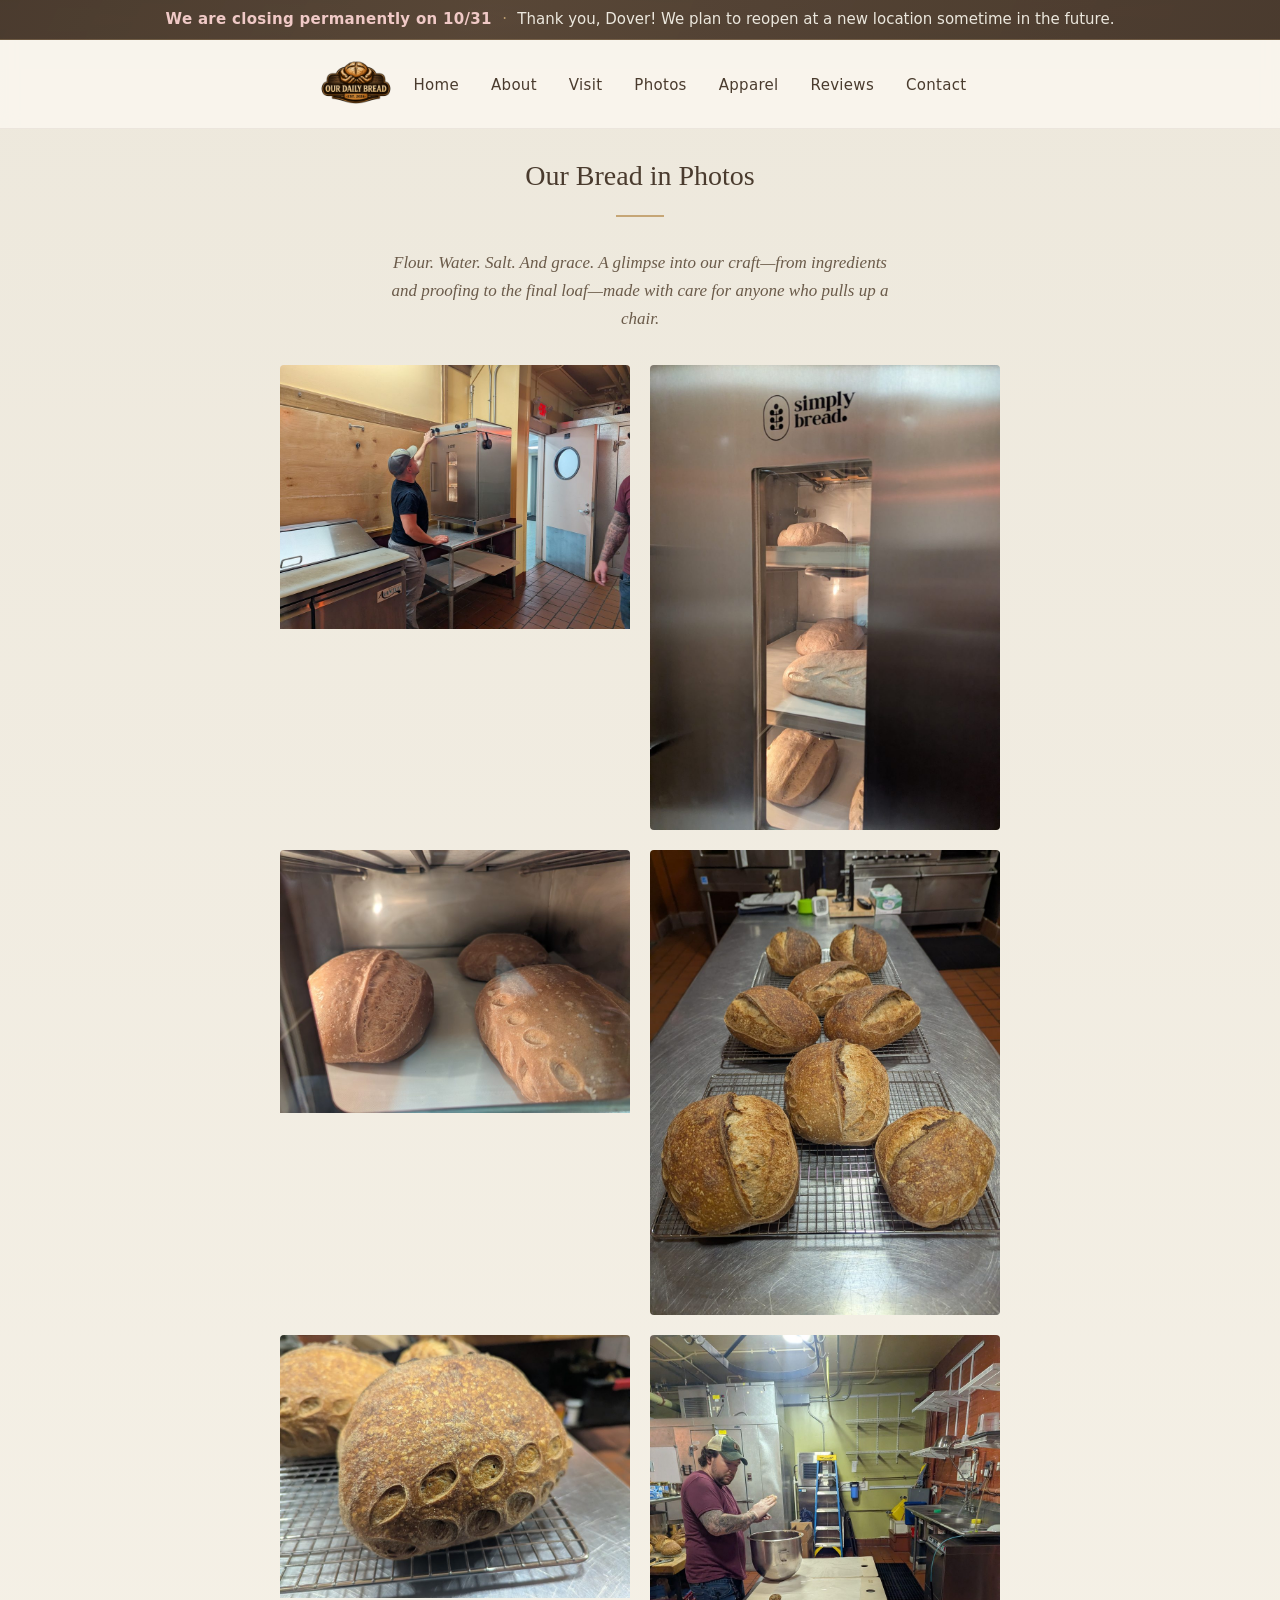
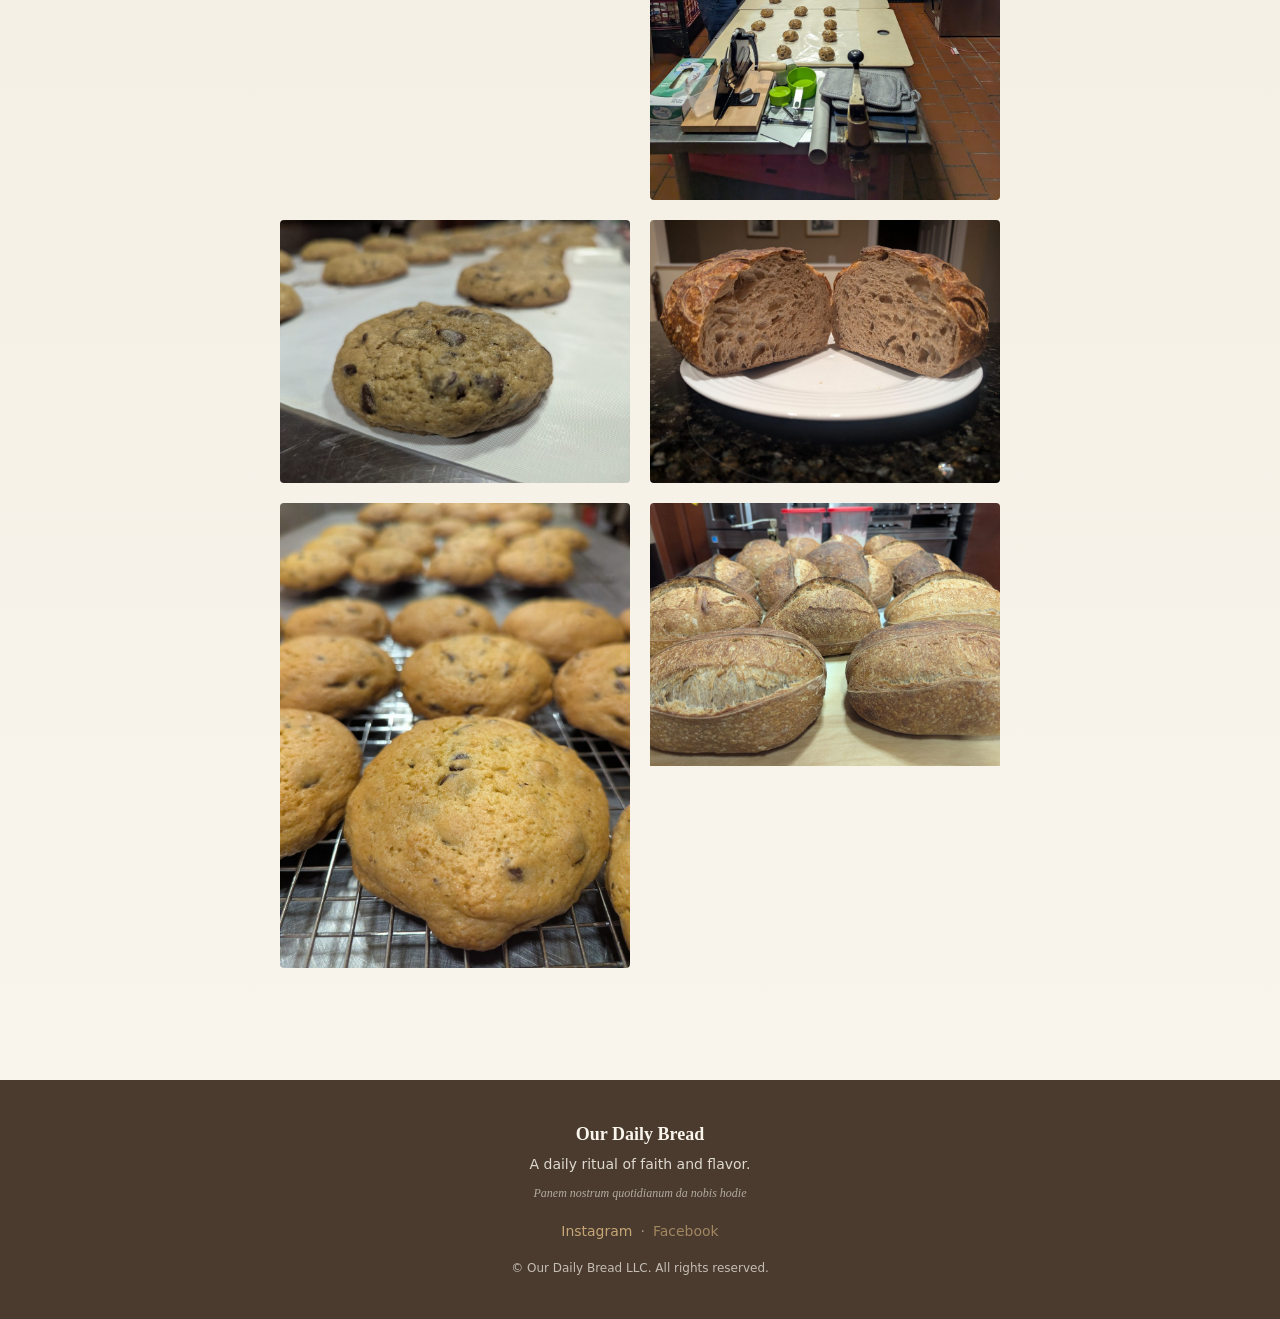
==== commit 8d2e8956: "Add permanent-closing banner, remove ordering content, update contact email to peter@odbread.com Co-" ====
--- a/photos.html
+++ b/photos.html
@@ -12,7 +12,7 @@
   <link rel="preconnect" href="https://fonts.googleapis.com">
   <link rel="preconnect" href="https://fonts.gstatic.com" crossorigin>
   <link href="https://fonts.googleapis.com/css2?family=EB+Garamond:ital,wght@0,400;0,500;0,600;0,700;1,400&family=Libre+Franklin:wght@300;400;500;600&display=swap" rel="stylesheet">
-  <link rel="stylesheet" href="css/styles.css?v=13">
+  <link rel="stylesheet" href="css/styles.css?v=14">
   <link rel="canonical" href="https://odbread.com/photos.html">
 </head>
 <body>
@@ -20,11 +20,10 @@
     <div class="promo-banner" role="status">
       <div class="promo-banner-inner">
         <p class="promo-banner-text">
-          <span class="promo-banner-headline">Harvest Batch loaves</span>
+          <span class="promo-banner-headline">We are closing permanently on 10/31</span>
           <span class="promo-banner-sep" aria-hidden="true">&middot;</span>
-          <span class="promo-banner-sub">Saturday only — order ahead in the app</span>
+          <span class="promo-banner-sub">Thank you, Dover! We plan to reopen at a new location sometime in the future.</span>
         </p>
-        <a href="https://app.simply-bread.co/odbread/" class="btn btn-promo" target="_blank" rel="noopener noreferrer">Order now</a>
       </div>
     </div>
     <nav class="nav">
@@ -39,7 +38,6 @@
       <ul class="nav-links" id="primary-nav">
         <li><a href="index.html">Home</a></li>
         <li><a href="index.html#about">About</a></li>
-        <li><a href="index.html#order">Order</a></li>
         <li><a href="index.html#visit">Visit</a></li>
         <li><a href="photos.html">Photos</a></li>
         <li><a href="shop.html">Apparel</a></li>
@@ -86,7 +84,6 @@
             <img src="images/gallery/PXL_20260626_145506196.jpg" alt="Our Daily Bread artisan sourdough and kitchen, Dover NH" width="400" height="400" loading="lazy">
           </div>
         </div>
-        <p class="gallery-cta"><a href="https://app.simply-bread.co/odbread/" class="btn btn-primary" target="_blank" rel="noopener noreferrer">Order now</a></p>
       </div>
     </section>
   </main>
--- a/css/styles.css
+++ b/css/styles.css
@@ -775,6 +775,42 @@
   grid-column: 1 / -1;
 }
 
+.visit-menu--app {
+  text-align: center;
+}
+
+.visit-app-lead {
+  margin: 0 auto 1.25rem;
+  max-width: 36rem;
+  color: var(--brown-light);
+  line-height: 1.55;
+}
+
+.visit-bake-list {
+  list-style: none;
+  margin: 0 auto 1.5rem;
+  padding: 0;
+  max-width: 22rem;
+  text-align: left;
+}
+
+.visit-bake-list li {
+  font-family: var(--font-serif);
+  font-size: 1.125rem;
+  font-weight: 600;
+  color: var(--iron-brown);
+  padding: 0.45rem 0;
+  border-bottom: 1px dotted rgba(74, 59, 46, 0.22);
+}
+
+.visit-bake-list li:last-child {
+  border-bottom: none;
+}
+
+.visit-app-cta {
+  margin: 0 0 1.25rem;
+}
+
 @media (min-width: 768px) {
   .visit-grid {
     grid-template-columns: 1fr 1fr;
@@ -810,6 +846,13 @@
   font-weight: 600;
   color: var(--brick-red);
   margin: 0 0 1rem;
+}
+
+.visit-parking {
+  margin: -0.35rem 0 1rem;
+  font-size: 0.9rem;
+  color: var(--brown-light);
+  line-height: 1.5;
 }
 
 .visit-harvest {
